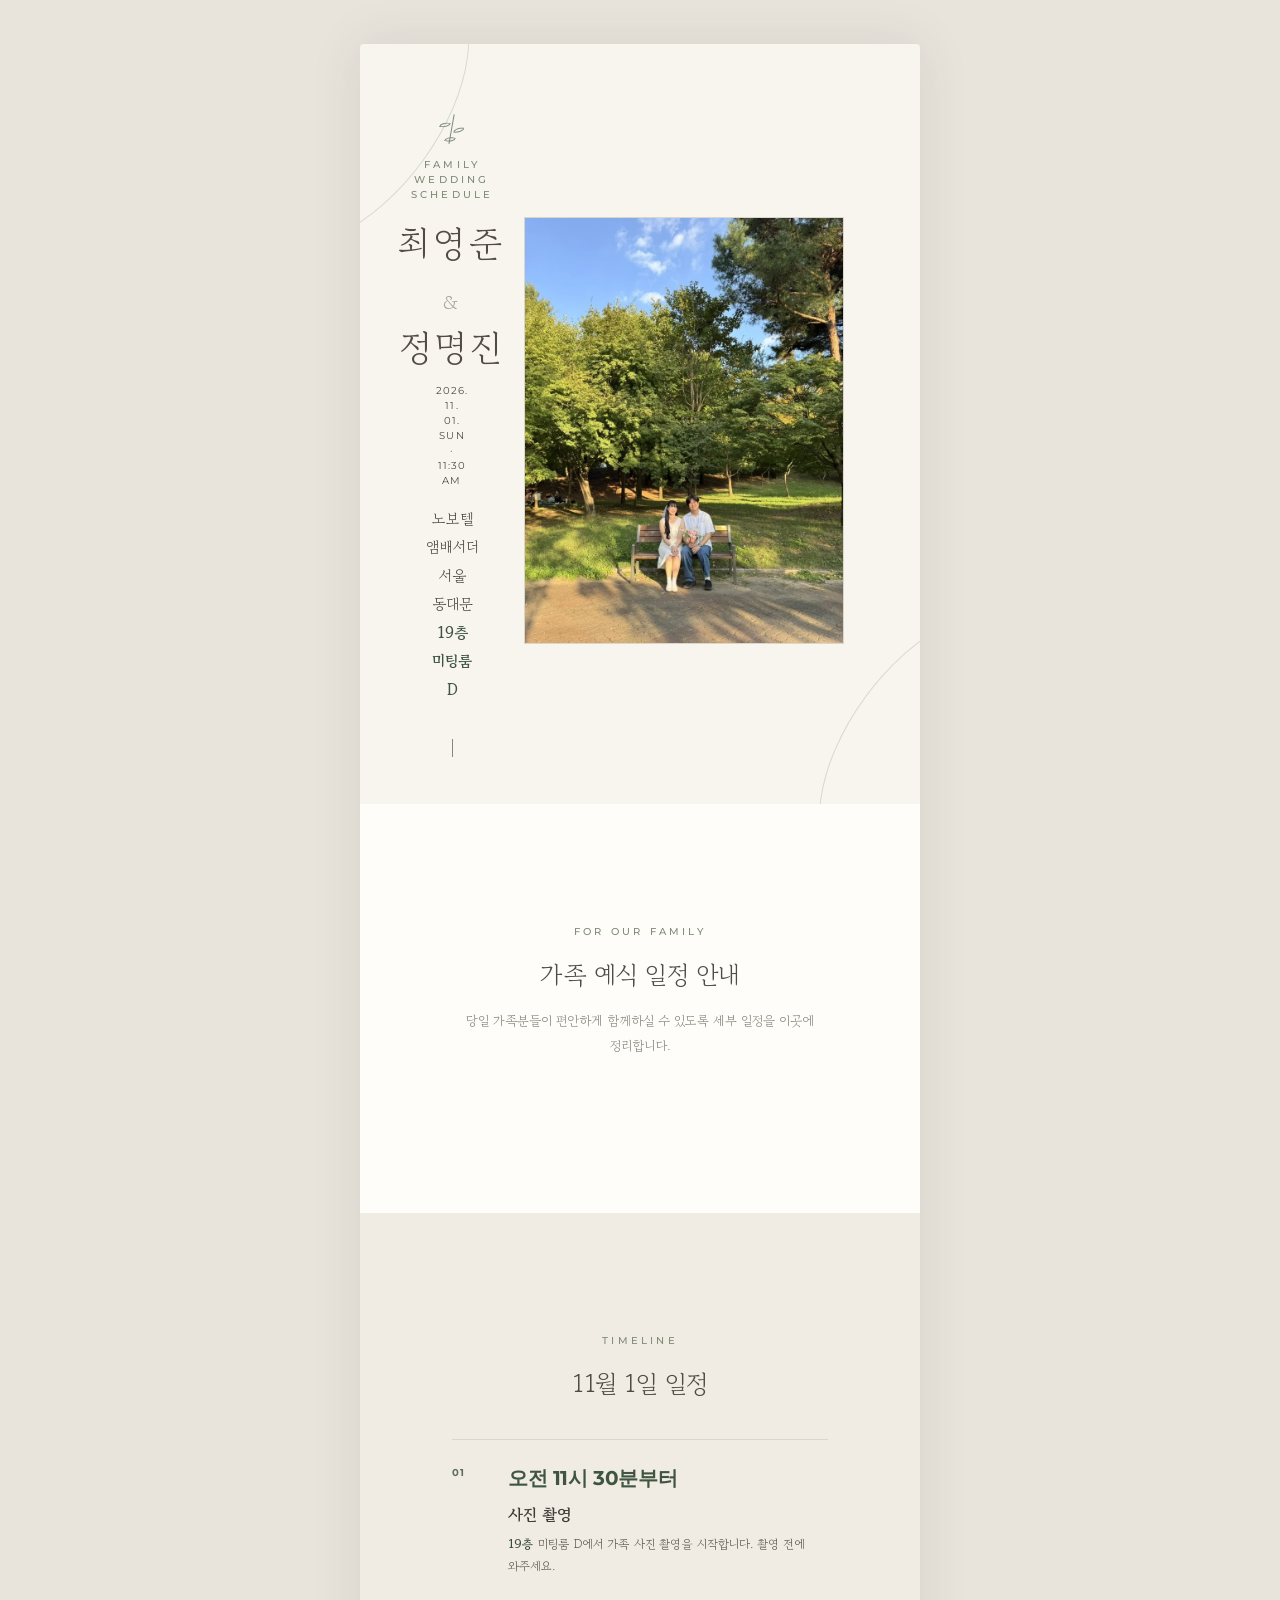
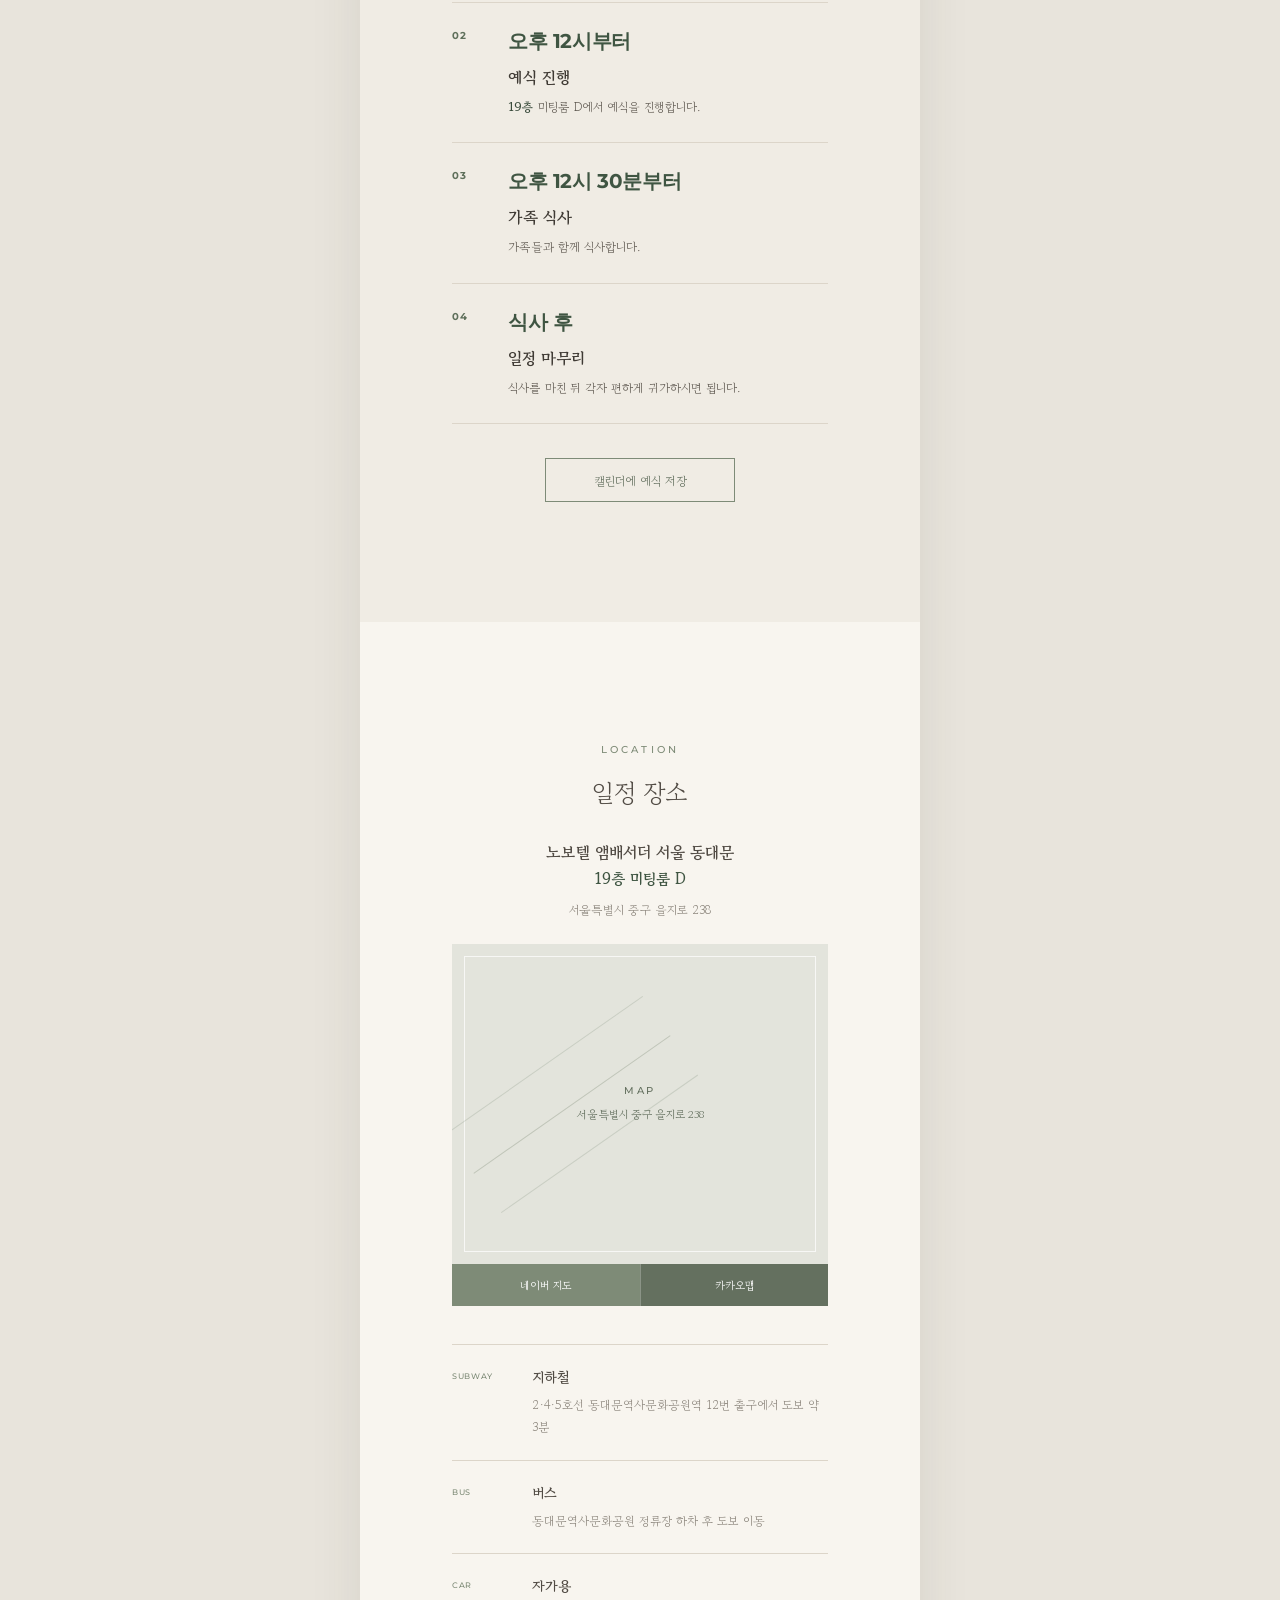
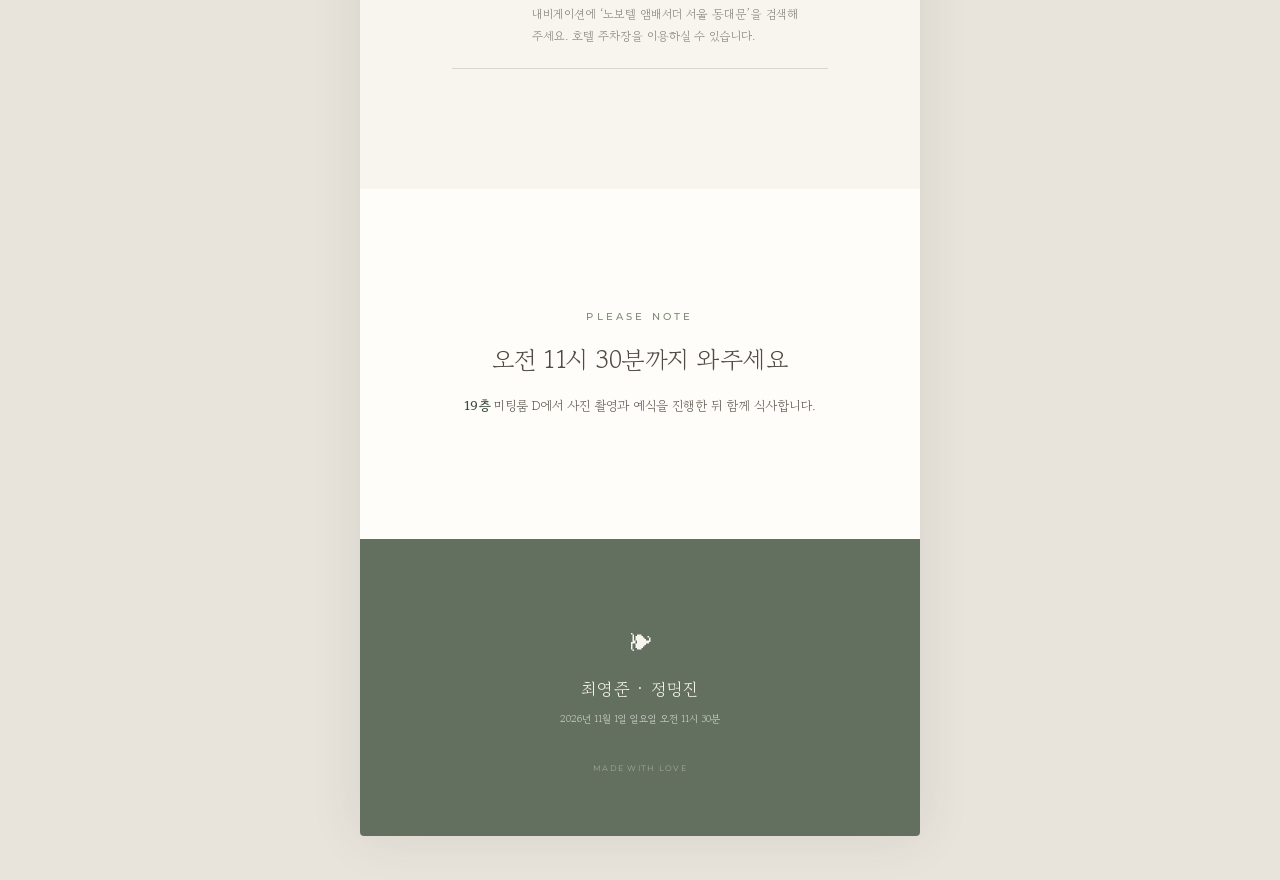
==== static/wedding/family.html @ b79ad31f "Publish wedding invitation" ====
<!doctype html>
<html lang="ko">
  <head>
    <meta charset="UTF-8" />
    <meta name="viewport" content="width=device-width, initial-scale=1, viewport-fit=cover" />
    <meta name="theme-color" content="#f7f4ee" />
    <meta name="description" content="영준과 명진의 가족 예식 일정 안내" />
    <meta name="robots" content="noindex, nofollow" />
    <title>영준 · 명진 가족 일정</title>
    <link rel="icon" href="./assets/favicon-B3FWs-LG.svg" type="image/svg+xml" />
    <link rel="preconnect" href="https://fonts.googleapis.com" />
    <link rel="preconnect" href="https://fonts.gstatic.com" crossorigin />
    <link href="https://fonts.googleapis.com/css2?family=Gowun+Batang:wght@400;700&family=Montserrat:wght@400;500;600;700&display=swap" rel="stylesheet" />
    <script type="module" crossorigin src="./assets/main-CLGwY9CE.js"></script>
    <link rel="stylesheet" crossorigin href="./assets/main-C5ensjuN.css">
  </head>
  <body data-page="family" data-theme="classic">
    <div class="scroll-progress" aria-hidden="true"><i></i></div>
    <main id="invitation" aria-live="polite"></main>
    <div id="toast" class="toast" role="status" aria-live="polite"></div>
    <dialog id="photo-modal" class="photo-modal" aria-label="사진 크게 보기">
      <button class="photo-modal__close" type="button" aria-label="닫기">×</button>
      <img alt="사진 크게 보기" />
    </dialog>
    <noscript>이 페이지를 보려면 브라우저에서 JavaScript를 활성화해 주세요.</noscript>
  </body>
</html>
---- static/wedding/assets/main-C5ensjuN.css ----
:root{--paper:#f8f5ef;--paper-deep:#f0ece4;--ink:#514b44;--muted:#8d877e;--sage:#7e8b77;--sage-deep:#64705f;--line:#dcd5c9;--white:#fffdf9;--serif:"Gowun Batang", serif;--sans:"Montserrat", sans-serif}*{box-sizing:border-box}html{scroll-behavior:smooth}body{color:var(--ink);font-family:var(--serif);-webkit-font-smoothing:antialiased;background:#e8e4dc;margin:0}button,a{-webkit-tap-highlight-color:transparent}button{font:inherit}a{color:inherit;text-decoration:none}#invitation{background:var(--paper);width:100%;max-width:480px;margin:0 auto;overflow:hidden;box-shadow:0 0 52px #3e372c1a}.section{text-align:center;padding:98px max(20px,6vw);position:relative}.section-kicker{color:var(--sage);font:500 10px/1.5 var(--sans);letter-spacing:.32em;margin:0 0 15px}h1,h2,h3,p{word-break:keep-all}h2{letter-spacing:-.02em;margin:0;font-size:22px;font-weight:400;line-height:1.6}.section-note{color:var(--muted);margin:15px 0 35px;font-size:13px;line-height:1.9}.hero{flex-direction:column;align-items:center;min-height:100svh;padding-top:70px;padding-bottom:36px;display:flex;overflow:hidden}.hero:before,.hero:after{content:"";pointer-events:none;border:1px solid #7e8b7747;border-radius:50%;width:170px;height:310px;position:absolute;transform:rotate(36deg)}.hero:before{top:-115px;left:-128px}.hero:after{bottom:-85px;right:-135px}.botanical{width:30px;height:33px;margin-bottom:12px;position:relative;transform:rotate(-8deg)}.botanical:before{content:"";background:var(--sage);width:1px;height:30px;position:absolute;top:2px;left:14px;transform:rotate(18deg)}.botanical i{border:1px solid var(--sage);border-radius:100% 0;width:11px;height:6px;position:absolute}.botanical i:first-child{top:9px;left:3px;transform:rotate(18deg)}.botanical i:nth-child(2){top:16px;left:16px;transform:rotate(192deg)}.botanical i:nth-child(3){top:24px;left:6px;transform:rotate(22deg)}.eyebrow{color:var(--sage);font:500 10px/1.5 var(--sans);letter-spacing:.32em;margin:0 0 14px}.hero h1{letter-spacing:.08em;margin:0 0 11px;font-size:clamp(27px,8vw,31px);font-weight:400}.hero h1 .amp{color:#aaa397;margin:0 6px;font-size:18px}.hero__date{font:400 10px/1.5 var(--sans);letter-spacing:.11em;margin:0 0 31px}.hero__photo{width:100%}.hero__venue{margin:25px 0 0;font-size:14px;line-height:1.9}.hero__venue strong{font-weight:700}.scroll-cue{height:28px;margin-top:auto;padding-top:18px}.scroll-cue span{background:var(--sage);width:1px;height:18px;animation:1.8s ease-in-out infinite scroll;display:block}.photo{border:1px solid var(--line);color:#a7a095;cursor:pointer;background:linear-gradient(145deg,#eeebe4,#faf7f1);justify-content:center;align-items:center;width:100%;padding:0;display:flex;position:relative;overflow:hidden}.photo--empty{cursor:default;flex-direction:column;gap:8px}.photo--empty:before,.map-placeholder:before{content:"";border:1px solid #ffffffb8;position:absolute;inset:12px}.photo--empty span,.map-placeholder>span{font:500 10px/1 var(--sans);letter-spacing:.28em}.photo--empty small{font-size:11px}.photo img{object-fit:cover;width:100%;height:100%;transition:transform .6s;display:block}.photo:hover img{transform:scale(1.025)}.photo--main{aspect-ratio:3/4}.greeting{background:var(--white)}.greeting__copy{margin:35px 0 42px;font-size:15px;line-height:2.15}.family{border-top:1px solid var(--line);padding-top:27px;display:inline-block}.family p{margin:9px 0;font-size:13px}.family span{color:var(--muted)}.family strong{margin-left:8px;font-size:15px;font-weight:700}.story{background:var(--paper)}.story__days{color:var(--sage-deep);margin:28px 0 8px}.story__days strong{font:400 clamp(40px, 12vw, 58px)/1 var(--sans);letter-spacing:-.05em}.story__days span{margin-left:7px;font-size:12px}.story__timeline{grid-template-columns:1fr 48px 1fr;align-items:center;margin:42px 0 34px;display:grid;position:relative}.story__timeline:before{content:"";z-index:0;background:var(--line);height:1px;position:absolute;top:50%;left:12%;right:12%}.story__timeline article{z-index:1;background:var(--paper);padding:13px 7px;position:relative}.story__timeline time,.story__timeline strong,.story__timeline span{display:block}.story__timeline time{color:var(--sage);font:500 9px/1.4 var(--sans);letter-spacing:.07em}.story__timeline strong{margin:8px 0 4px;font-size:13px}.story__timeline span{color:var(--muted);font-size:10px}.story__timeline>div{z-index:2;border:1px solid var(--line);background:var(--paper);border-radius:50%;place-items:center;width:38px;height:38px;margin:auto;display:grid;position:relative}.story__timeline i{color:var(--sage);font-size:10px;font-style:normal}.story__copy{color:var(--muted);margin:0;font-size:13px;line-height:2}.date-section{background:var(--paper-deep)}.date-section__time{color:var(--muted);margin:5px 0 36px;font-size:13px}.calendar{border-top:1px solid var(--line);border-bottom:1px solid var(--line);padding:25px 18px 29px}.calendar__header{color:var(--muted);font:400 9px/1 var(--sans);letter-spacing:.12em;justify-content:center;align-items:end;gap:12px;margin-bottom:23px;display:flex}.calendar__header strong{color:var(--ink);font:400 31px/1 var(--serif)}.calendar__week,.calendar__days{grid-template-columns:repeat(7,1fr);align-items:center;display:grid}.calendar__week{color:var(--muted);margin-bottom:13px;font-size:11px}.calendar__week span:first-child{color:#a77d76}.calendar__days{font:400 11px/30px var(--sans);row-gap:10px}.calendar__days .is-wedding{z-index:0;color:#fff;position:relative}.calendar__days .is-wedding:before{content:"";z-index:-1;background:var(--sage);border-radius:50%;width:30px;height:30px;margin:auto;position:absolute;inset:0}.calendar__days .is-wedding:after{content:"♥";color:var(--sage);font-size:8px;position:absolute;bottom:-16px;left:50%;transform:translate(-50%)}.countdown{justify-content:center;align-items:start;gap:9px;margin:41px 0 18px;display:flex}.countdown div{min-width:43px}.countdown strong{font:400 22px/1 var(--sans);display:block}.countdown span{color:var(--muted);font:400 7px/1 var(--sans);letter-spacing:.08em;margin-top:7px;display:block}.countdown b{color:#b8b1a7;font:400 16px/1 var(--sans)}.countdown-message{margin:0 0 28px;font-size:12px}.countdown-message strong{color:var(--sage-deep);font-weight:700}.line-button{border:1px solid var(--sage);min-width:190px;min-height:44px;color:var(--sage-deep);cursor:pointer;background:0 0;border-radius:0;padding:10px 22px;font-size:12px}.gallery{background:var(--white)}.gallery__grid{grid-template-columns:repeat(2,1fr);gap:8px;display:grid}.gallery__grid .photo{aspect-ratio:1/1.2}.gallery__grid .photo--landscape{aspect-ratio:4/3;grid-column:1/-1}.gallery__grid .photo--wide{aspect-ratio:1.55;grid-column:1/-1}.location__summary{margin:28px 0 26px}.location__summary strong,.location__summary span{display:block}.location__summary strong{font-size:16px}.location__summary span{color:var(--sage-deep);margin-top:4px;font-size:13px}.location__summary p{color:var(--muted);margin:12px 0 0;font-size:12px}.map-placeholder{height:220px;color:var(--sage-deep);background:#e3e4dc;flex-direction:column;justify-content:center;gap:10px;display:flex;position:relative;overflow:hidden}.map-placeholder:after{content:"";background:#7e8b7759;width:240px;height:1px;position:absolute;transform:rotate(-35deg);box-shadow:0 48px #7e8b7740,0 -48px #7e8b7740}.map-placeholder>*{z-index:1}.map-placeholder p{margin:0;font-size:11px}.map-buttons{grid-template-columns:1fr 1fr;margin-bottom:38px;display:grid}.map-buttons a{background:var(--sage);color:#fff;padding:13px 8px;font-size:11px}.map-buttons a+a{background:var(--sage-deep);border-left:1px solid #ffffff40}.transport{text-align:left}.transport article{border-top:1px solid var(--line);grid-template-columns:55px 1fr;gap:8px;padding:22px 0;display:grid}.transport article:last-child{border-bottom:1px solid var(--line)}.transport article>span{color:var(--sage);font:500 8px/1.4 var(--sans);letter-spacing:.08em;padding-top:4px}.transport h3{margin:0 0 7px;font-size:14px}.transport p{color:var(--muted);margin:0;font-size:12px;line-height:1.8}.contact{background:var(--paper-deep)}.contact__buttons{grid-template-columns:1fr 1fr;gap:8px;margin-bottom:34px;display:grid}.person-button{border:1px solid var(--line);background:#ffffff6b;padding:20px 12px}.person-button span,.person-button strong,.person-button em{display:block}.person-button span{color:var(--muted);font-size:10px}.person-button strong{margin:4px 0 13px;font-size:15px}.person-button em{color:var(--sage-deep);font-size:10px;font-style:normal}.notice{border:1px solid var(--line);color:var(--muted);margin:34px 0 0;padding:16px;font-size:11px;line-height:1.8}.footer{padding-top:73px;padding-bottom:calc(48px + env(safe-area-inset-bottom));background:var(--sage-deep);color:#f8f5ef}.footer__mark{margin-bottom:18px;font-size:24px}.footer p{letter-spacing:.06em;margin:0;font-size:17px}.footer>span{color:#ffffffad;margin:10px 0 26px;font-size:10px;display:block}.share-button{color:#fff;cursor:pointer;background:0 0;border:1px solid #ffffff8c;min-width:180px;min-height:44px;font-size:11px}.footer small{color:#fff6;font:400 8px/1 var(--sans);letter-spacing:.16em;text-transform:uppercase;margin-top:38px;display:block}.toast{z-index:50;color:#fff;opacity:0;pointer-events:none;background:#302e2ae6;border-radius:30px;padding:11px 18px;font-size:12px;transition:all .25s;position:fixed;bottom:28px;left:50%;transform:translate(-50%,12px)}.toast.is-visible{opacity:1;transform:translate(-50%)}.photo-modal{background:0 0;border:0;width:min(100% - 28px,600px);max-height:90vh;padding:0;overflow:visible}.photo-modal::backdrop{background:#1e1d1be6}.photo-modal img{object-fit:contain;width:100%;max-height:86vh;display:block}.photo-modal__close{z-index:1;color:#fff;width:38px;height:38px;font:300 29px/1 var(--sans);cursor:pointer;background:0 0;border:0;position:absolute;top:-43px;right:-3px}.theme-picker{z-index:40;top:max(10px, env(safe-area-inset-top));color:#fff;-webkit-backdrop-filter:blur(14px);backdrop-filter:blur(14px);background:#262522db;border:1px solid #ffffff38;border-radius:999px;align-items:center;gap:9px;width:min(100% - 20px,720px);padding:7px 8px 7px 12px;display:flex;position:fixed;left:50%;transform:translate(-50%);box-shadow:0 8px 25px #0000002e}.theme-picker>span{color:#ffffff94;font:500 7px/1 var(--sans);letter-spacing:.16em;flex:none}.theme-picker>div{scrollbar-width:none;flex:1;gap:3px;display:flex;overflow-x:auto}.theme-picker>div::-webkit-scrollbar{display:none}.theme-picker button{color:#ffffffad;cursor:pointer;white-space:nowrap;background:0 0;border:0;border-radius:999px;flex:1 0 auto;min-height:32px;padding:6px 11px;font-size:10px}.theme-picker button[aria-pressed=true]{color:#302e2b;background:#fff;font-weight:700}.scroll-progress{z-index:60;pointer-events:none;height:2px;position:fixed;inset:0 0 auto}.scroll-progress i{background:var(--sage);transform-origin:0;width:100%;height:100%;display:block;transform:scaleX(0)}.marquee{display:none;overflow:hidden}.hero__issue{display:none}.no-gift{border-top:1px solid var(--line);border-bottom:1px solid var(--line);width:min(100%,590px);margin:30px auto 0;padding:27px 20px}.no-gift span{color:var(--sage);margin-bottom:10px;font-size:18px;display:block}.no-gift p{color:var(--muted);margin:0;font-size:12px;line-height:1.9}.reveal{opacity:0;transition:opacity .8s,transform .8s cubic-bezier(.2,.65,.3,1);transform:translateY(18px)}.reveal.is-shown{opacity:1;transform:translateY(0)}.hero .reveal:nth-of-type(2){transition-delay:80ms}.hero .reveal:nth-of-type(3){transition-delay:.16s}.hero__photo.reveal{transition-delay:.24s}@keyframes scroll{0%,to{transform-origin:top;opacity:.3;transform:scaleY(.28)}50%{opacity:1;transform:scaleY(1)}}@media (width<=359px){.section{padding-top:76px;padding-bottom:76px}.hero{min-height:auto;padding-top:45px;padding-bottom:28px}.hero h1{font-size:25px}.hero__date{letter-spacing:.06em}.greeting__copy{font-size:13px;line-height:2}.family p{font-size:12px}.story__timeline{grid-template-columns:1fr 36px 1fr}.story__timeline>div{width:30px;height:30px}.story__timeline span{display:none}.countdown{gap:4px}.countdown div{min-width:40px}.transport article{grid-template-columns:48px 1fr}}body[data-theme=archive]{--paper:#eee9df;--paper-deep:#ded7cb;--ink:#26231f;--muted:#746d63;--sage:#8f382d;--sage-deep:#70271f;--line:#bcb3a5;--white:#f8f4eb;font-family:var(--serif);background:#cbc4b9;padding:0}body[data-theme=archive] #invitation{background:var(--paper);border-radius:0;width:100%;max-width:1160px;box-shadow:0 30px 90px #1e19142e}body[data-theme=archive] .hero{color:#fffaf0;isolation:isolate;background:#191714;min-height:100svh;padding:0;display:block}body[data-theme=archive] .hero:before{z-index:1;background:linear-gradient(#100d0a1f 20%,#100d0ad1 100%);border:0;border-radius:0;width:auto;height:auto;inset:0;transform:none}body[data-theme=archive] .hero:after{content:"THE ARCHIVE / 2013—2026";z-index:3;color:#fffaf08f;width:auto;height:auto;font:500 8px/1 var(--sans);letter-spacing:.28em;transform-origin:0 0;white-space:nowrap;border:0;inset:50% auto auto 18px;transform:rotate(-90deg)translate(-50%)}body[data-theme=archive] .botanical{display:none}body[data-theme=archive] .hero__photo{z-index:0;width:100%;height:100%;position:absolute;inset:0}body[data-theme=archive] .hero__photo .photo{aspect-ratio:auto;border:0;width:100%;height:100%}body[data-theme=archive] .hero__photo img{object-position:center;filter:sepia(.13)saturate(.72)contrast(1.08)}body[data-theme=archive] .hero .eyebrow{z-index:3;color:#fffaf0;margin:0;position:absolute;top:88px;left:46px}body[data-theme=archive] .hero h1{z-index:3;color:#fffaf0;font-family:"DM Serif Display", var(--serif);letter-spacing:-.045em;text-align:left;grid-template-rows:auto auto auto;gap:1px;margin:0;font-size:clamp(50px,15vw,78px);line-height:.82;display:grid;position:absolute;bottom:172px;left:46px;right:24px}body[data-theme=archive] .hero h1 .name--groom{grid-row:1}body[data-theme=archive] .hero h1 .name--bride{grid-row:3}body[data-theme=archive] .hero h1 .amp{color:#e7b8a8;grid-row:2;justify-self:end;margin:-4px 18% -2px 0;font:italic 31px/1 DM Serif Display,serif;position:static}body[data-theme=archive] .hero__date{z-index:3;color:#fffaf0c2;margin:0;position:absolute;bottom:132px;left:48px}body[data-theme=archive] .hero__venue{z-index:3;text-align:left;margin:0;position:absolute;bottom:43px;left:48px}body[data-theme=archive] .hero__issue{z-index:3;color:#fffaf0;text-align:center;border:1px solid #fffaf094;gap:5px;width:88px;padding:14px 10px;display:grid;position:absolute;top:76px;right:18px}body[data-theme=archive] .hero__issue span,body[data-theme=archive] .hero__issue i{font:500 7px/1.2 var(--sans);letter-spacing:.12em}body[data-theme=archive] .hero__issue b{font:400 10px/1.3 var(--serif)}body[data-theme=archive] .hero__issue i{font-style:normal}body[data-theme=archive] .hero .scroll-cue{z-index:3;margin:0;position:absolute;bottom:45px;right:28px}body[data-theme=archive] .marquee{background:#ded7cb;border-top:1px solid #a59b8d;border-bottom:1px solid #a59b8d;display:block}body[data-theme=archive] .marquee div{color:#5d564e;width:max-content;font:500 9px/1 var(--sans);letter-spacing:.18em;gap:25px;padding:13px 0;animation:25s linear infinite archive-marquee;display:flex}body[data-theme=archive] .marquee b{color:var(--sage)}body[data-theme=archive] .section:not(.hero):not(.footer){border-bottom:1px solid var(--line)}body[data-theme=archive] .section-kicker{color:var(--sage)}body[data-theme=archive] h2{font-family:"DM Serif Display", var(--serif);font-size:clamp(31px,7vw,58px);line-height:1.15}body[data-theme=archive] .story__days strong{color:#26231f;font-family:"DM Serif Display", var(--serif);font-size:clamp(72px,22vw,150px)}body[data-theme=archive] .story__timeline{border-top:1px solid #26231f;border-bottom:1px solid #26231f;padding:22px 8px}body[data-theme=archive] .story__timeline article,body[data-theme=archive] .story__timeline>div{background:var(--paper)}body[data-theme=archive] .calendar{background:#f7f2e9;border:1px solid #26231f;padding:30px 22px;box-shadow:8px 8px #9e9385}body[data-theme=archive] .calendar__days .is-wedding:before{background:#8f382d}body[data-theme=archive] .line-button{color:#fffaf0;background:#26231f;border:1px solid #26231f}body[data-theme=archive] .gallery{background:#d8d0c4}body[data-theme=archive] .gallery__grid{counter-reset:archive-photo;grid-template-columns:repeat(2,1fr);gap:18px 12px}body[data-theme=archive] .gallery__grid .photo{counter-increment:archive-photo;aspect-ratio:3/4;background:#f8f4eb;border:8px solid #f8f4eb;border-bottom-width:29px;overflow:visible;box-shadow:0 5px 16px #281f1826}body[data-theme=archive] .gallery__grid .photo:after{content:"NO. 0" counter(archive-photo);color:#6a6259;font:500 7px/1 var(--sans);letter-spacing:.1em;position:absolute;bottom:-21px;right:3px}body[data-theme=archive] .gallery__grid .photo:nth-child(3n+1){transform:rotate(-1.2deg)}body[data-theme=archive] .gallery__grid .photo:nth-child(3n+2){transform:rotate(1deg)}body[data-theme=archive] .gallery__grid .photo--landscape{aspect-ratio:4/3;grid-column:1/-1}body[data-theme=archive] .map-placeholder{background:#ded7cb;border:1px solid #26231f}body[data-theme=archive] .map-buttons a{background:#8f382d}body[data-theme=archive] .map-buttons a+a{background:#26231f}body[data-theme=archive] .person-button,body[data-theme=archive] .no-gift{background:#f7f2e9;border:1px solid #26231f}body[data-theme=archive] .footer{background:#26231f}body[data-theme=blue]{--paper:#b9d7f0;--paper-deep:#8bb9df;--ink:#082b58;--muted:#3e658b;--sage:#155caa;--sage-deep:#083f82;--line:#729fc8;--white:#dcecff;font-family:"Noto Sans KR", var(--sans);background:#082b58;padding:0}body[data-theme=blue] #invitation{background:var(--paper);width:100%;max-width:none;box-shadow:none;border-radius:0}body[data-theme=blue] .section{text-align:left}body[data-theme=blue] .hero{color:#082b58;background:#b9d7f0;align-items:flex-start;min-height:100svh;padding:0 22px 42px;display:flex}body[data-theme=blue] .hero:before{display:none}body[data-theme=blue] .hero:after{content:"BLUE HOUR";z-index:2;color:#dcecff;width:auto;height:auto;font:700 9px/1 var(--sans);letter-spacing:.28em;border:0;inset:calc(48svh - 4px) 20px auto auto;transform:translateY(-100%)}body[data-theme=blue] .botanical{display:none}body[data-theme=blue] .hero__photo{order:-3;width:calc(100% + 44px);height:48svh;margin:0 -22px 24px}body[data-theme=blue] .hero__photo .photo{aspect-ratio:auto;border:0;width:100%;height:100%}body[data-theme=blue] .hero__photo img{object-position:center;filter:saturate(.92)contrast(1.02)}body[data-theme=blue] .hero .eyebrow{color:#155caa;text-align:left;order:-2;width:100%;margin:0 0 14px;font-weight:700}body[data-theme=blue] .hero h1{color:#082b58;letter-spacing:-.09em;order:-1;grid-template-rows:auto auto auto;gap:7px;width:100%;margin:0;font:900 clamp(58px,17vw,98px)/.82 Noto Sans KR,sans-serif;display:grid}body[data-theme=blue] .hero h1 .name{display:block}body[data-theme=blue] .hero h1 .name--groom{text-align:left;grid-row:1}body[data-theme=blue] .hero h1 .name--bride{text-align:right;grid-row:3}body[data-theme=blue] .hero h1 .amp{color:#082b58;width:44px;height:44px;font:700 17px/1 var(--sans);letter-spacing:0;border:2px solid #082b58;border-radius:50%;grid-row:2;justify-self:center;place-items:center;margin:0;display:grid;position:static;transform:none}body[data-theme=blue] .hero__date{color:#082b58;text-align:left;border-top:2px solid #082b58;width:100%;margin:26px 0 0;padding-top:12px;font-weight:700}body[data-theme=blue] .hero__venue{text-align:left;width:100%;margin:15px 0 0}body[data-theme=blue] .hero__issue{display:none}body[data-theme=blue] .hero .scroll-cue{align-self:flex-start;margin:22px 0 0}body[data-theme=blue] .marquee{color:#dcecff;background:#082b58;display:block;overflow:hidden}body[data-theme=blue] .marquee div{width:max-content;font:600 9px/1 var(--sans);letter-spacing:.2em;gap:25px;padding:15px 0;animation:20s linear infinite archive-marquee;display:flex}body[data-theme=blue] .marquee b{color:#f6a354}body[data-theme=blue] .section:not(.hero):not(.footer){border-bottom:2px solid #082b58}body[data-theme=blue] .section-kicker{color:#155caa;align-items:center;gap:12px;width:100%;font-weight:700;display:flex}body[data-theme=blue] .section-kicker:after{content:"";background:#155caa;flex:1;height:2px}body[data-theme=blue] h2{letter-spacing:-.065em;max-width:760px;font:900 clamp(34px,8vw,78px)/1.05 Noto Sans KR,sans-serif}body[data-theme=blue] .greeting__copy,body[data-theme=blue] .family,body[data-theme=blue] .story__copy{text-align:left;margin-left:0}body[data-theme=blue] .story__days{color:#082b58;text-align:left;margin:35px 0 10px}body[data-theme=blue] .story__days strong{letter-spacing:-.09em;font:900 clamp(94px,28vw,210px)/.75 Noto Sans KR,sans-serif}body[data-theme=blue] .story__days span{font:700 10px/1 var(--sans);letter-spacing:.16em;margin:22px 0 0 4px;display:block}body[data-theme=blue] .story__timeline{border-top:2px solid #082b58;border-bottom:2px solid #082b58;margin-left:0}body[data-theme=blue] .story__timeline article{background:var(--paper);text-align:left}body[data-theme=blue] .story__timeline article:last-child{text-align:right}body[data-theme=blue] .story__timeline>div{background:#f6a354;border:2px solid #082b58}body[data-theme=blue] .date-section{background:#dcecff}body[data-theme=blue] .calendar{border-color:#082b58;max-width:720px;margin-left:0;padding:27px 0}body[data-theme=blue] .calendar__days .is-wedding:before{background:#f06e3d;border-radius:50% 50% 8px;transform:rotate(45deg)}body[data-theme=blue] .calendar__days .is-wedding{color:#fff}body[data-theme=blue] .countdown,body[data-theme=blue] .countdown-message{max-width:720px;margin-left:0}body[data-theme=blue] .countdown{justify-content:flex-start}body[data-theme=blue] .line-button{color:#dcecff;background:#082b58;border:2px solid #082b58;font-weight:700}body[data-theme=blue] .gallery{color:#dcecff;background:#082b58}body[data-theme=blue] .gallery .section-kicker,body[data-theme=blue] .gallery .section-note{color:#8bb9df}body[data-theme=blue] .gallery .section-kicker:after{background:#8bb9df}body[data-theme=blue] .gallery__grid{grid-template-columns:repeat(2,1fr);gap:4px}body[data-theme=blue] .gallery__grid .photo{aspect-ratio:3/4;border:0}body[data-theme=blue] .gallery__grid .photo--landscape{aspect-ratio:16/10;grid-column:1/-1}body[data-theme=blue] .map-placeholder{background:#8bb9df;border:2px solid #082b58}body[data-theme=blue] .map-buttons a{background:#155caa}body[data-theme=blue] .map-buttons a+a{background:#082b58}body[data-theme=blue] .person-button{text-align:left;background:0 0;border:2px solid #082b58}body[data-theme=blue] .no-gift{text-align:left;background:#dcecff;border:2px solid #082b58;margin-left:0}body[data-theme=blue] .footer{color:#dcecff;text-align:left;background:#082b58}body[data-theme=blue] .footer__mark{display:none}body[data-theme=orange]{--paper:#f6efe2;--paper-deep:#eadfce;--ink:#241f1a;--muted:#71675d;--sage:#f15a24;--sage-deep:#c33b12;--line:#b7aa99;--white:#fff9ee;font-family:"Noto Sans KR", var(--sans);background:#f15a24;padding:0}body[data-theme=orange] #invitation{background:var(--paper);border-radius:0;width:100%;max-width:1240px;box-shadow:0 28px 100px #4d1e0c40}body[data-theme=orange] .section{text-align:left}body[data-theme=orange] .hero{background-color:#f6efe2;background-image:radial-gradient(#f15a24 1.1px,#0000 1.1px);background-size:16px 16px;align-items:flex-start;min-height:100svh;padding:86px 20px 38px}body[data-theme=orange] .hero:before{content:"11.01";z-index:0;color:#f15a241f;width:auto;height:auto;font:900 clamp(100px, 30vw, 170px)/.8 var(--sans);letter-spacing:-.1em;border:0;top:44%;left:9px;transform:rotate(-90deg)}body[data-theme=orange] .hero:after{content:"OUR FIRST ISSUE";z-index:3;color:#fff9ee;width:auto;height:auto;font:700 8px/1 var(--sans);letter-spacing:.2em;border:0;top:99px;bottom:auto;right:27px;transform:none}body[data-theme=orange] .botanical{display:none}body[data-theme=orange] .hero__photo{z-index:1;order:-2;width:84%;height:49svh;margin:0 0 30px auto;transform:rotate(2.2deg)}body[data-theme=orange] .hero__photo:before{content:"";z-index:-1;background:#f15a24;position:absolute;inset:-9px}body[data-theme=orange] .hero__photo .photo{aspect-ratio:auto;border:0;height:100%}body[data-theme=orange] .hero__photo img{object-position:center 42%;filter:saturate(1.08)contrast(1.02)}body[data-theme=orange] .hero .eyebrow{z-index:2;color:#c33b12;text-align:left;width:100%;margin:0 0 16px;font-weight:700}body[data-theme=orange] .hero h1{z-index:2;color:#241f1a;letter-spacing:-.085em;grid-template-columns:1fr auto 1fr;align-items:center;width:100%;margin:0;font:900 clamp(44px,13vw,74px)/.9 Noto Sans KR,sans-serif;display:grid;position:relative}body[data-theme=orange] .hero h1 .name--bride{text-align:right}body[data-theme=orange] .hero h1 .amp{color:#fff9ee;letter-spacing:0;background:#f15a24;border-radius:50%;place-items:center;width:42px;height:42px;margin:0 7px;font-size:15px;display:grid}body[data-theme=orange] .hero__date{z-index:2;color:#fff9ee;text-align:left;background:#241f1a;width:100%;margin:25px 0 0;padding:11px 13px}body[data-theme=orange] .hero__venue{z-index:2;text-align:left;width:100%;margin:17px 0 0}body[data-theme=orange] .hero__issue{z-index:3;color:#fff9ee;text-align:center;background:#241f1a;border-radius:50%;place-items:center;width:74px;height:74px;display:grid;position:absolute;top:95px;left:8px;transform:rotate(-10deg)}body[data-theme=orange] .hero__issue span{font:700 8px/1 var(--sans);letter-spacing:.08em}body[data-theme=orange] .hero__issue b{font:500 8px/1 var(--sans)}body[data-theme=orange] .hero__issue i{display:none}body[data-theme=orange] .hero .scroll-cue{align-self:flex-start;margin:24px 0 0}body[data-theme=orange] .marquee{color:#fff9ee;background:#f15a24;display:block}body[data-theme=orange] .marquee div{width:max-content;font:700 9px/1 var(--sans);letter-spacing:.18em;gap:22px;padding:16px 0;animation:17s linear infinite archive-marquee;display:flex}body[data-theme=orange] .marquee b{color:#241f1a}body[data-theme=orange] .section:not(.hero):not(.footer){border-bottom:2px solid #241f1a}body[data-theme=orange] .section-kicker{color:#fff9ee;background:#f15a24;padding:7px 10px;font-weight:700;display:inline-block;transform:rotate(-1.5deg)}body[data-theme=orange] h2{letter-spacing:-.065em;max-width:820px;font:900 clamp(34px,8vw,80px)/1.08 Noto Sans KR,sans-serif}body[data-theme=orange] .greeting__copy,body[data-theme=orange] .family,body[data-theme=orange] .story__copy{text-align:left;margin-left:0}body[data-theme=orange] .story__days{color:#f15a24;text-align:left;margin:42px 0 10px}body[data-theme=orange] .story__days strong{font:900 clamp(100px, 29vw, 220px)/.72 var(--sans);letter-spacing:-.11em}body[data-theme=orange] .story__days span{font:700 11px/1 var(--sans);letter-spacing:.16em;margin-top:24px;display:block}body[data-theme=orange] .story__timeline{background:#fff9ee;border:2px solid #241f1a;margin-left:0;padding:18px 8px;box-shadow:8px 8px #f15a24}body[data-theme=orange] .story__timeline article,body[data-theme=orange] .story__timeline>div{background:#fff9ee}body[data-theme=orange] .story__timeline>div{background:#f15a24;border:2px solid #241f1a}body[data-theme=orange] .date-section{background:#eadfce}body[data-theme=orange] .calendar{background:#fff9ee;border:2px solid #241f1a;max-width:720px;margin-left:0;padding:29px 22px;box-shadow:10px 10px #f15a24}body[data-theme=orange] .calendar__days .is-wedding:before{background:#f15a24;border-radius:0;transform:rotate(-5deg)}body[data-theme=orange] .countdown,body[data-theme=orange] .countdown-message{max-width:720px;margin-left:0}body[data-theme=orange] .countdown{justify-content:flex-start}body[data-theme=orange] .line-button{color:#fff9ee;background:#241f1a;border:2px solid #241f1a;font-weight:700;box-shadow:5px 5px #f15a24}body[data-theme=orange] .gallery{color:#fff9ee;background:#f15a24}body[data-theme=orange] .gallery .section-kicker{color:#c33b12;background:#fff9ee}body[data-theme=orange] .gallery .section-note{color:#fff9eec7}body[data-theme=orange] .gallery__grid{background:#241f1a;grid-template-columns:repeat(2,1fr);gap:14px;padding:9px}body[data-theme=orange] .gallery__grid .photo{aspect-ratio:3/4;border:0}body[data-theme=orange] .gallery__grid .photo:nth-child(4n+1){transform:rotate(-.7deg)}body[data-theme=orange] .gallery__grid .photo:nth-child(4n+2){transform:rotate(.7deg)}body[data-theme=orange] .gallery__grid .photo--landscape{aspect-ratio:4/3;grid-column:1/-1}body[data-theme=orange] .map-placeholder{background:#eadfce;border:2px solid #241f1a}body[data-theme=orange] .map-buttons a{background:#f15a24}body[data-theme=orange] .map-buttons a+a{background:#241f1a}body[data-theme=orange] .person-button{text-align:left;background:#fff9ee;border:2px solid #241f1a;box-shadow:5px 5px #f15a24}body[data-theme=orange] .no-gift{text-align:left;background:#fff9ee;border:2px solid #241f1a;margin-left:0}body[data-theme=orange] .footer{color:#fff9ee;text-align:left;background:#241f1a}body[data-theme=orange] .footer__mark{display:none}@keyframes archive-marquee{to{transform:translate(-50%)}}@media (width>=900px){body[data-theme=archive] .hero h1{width:min(700px,58vw);font-size:clamp(76px,8vw,124px);bottom:162px;left:max(68px,8vw);right:auto}body[data-theme=archive] .hero h1 .amp{margin-right:28%}body[data-theme=archive] .hero .eyebrow,body[data-theme=archive] .hero__date,body[data-theme=archive] .hero__venue{left:max(70px,8vw)}body[data-theme=archive] .hero__issue{width:115px;padding:20px 14px;top:92px;right:max(50px,6vw)}body[data-theme=archive] .gallery__grid{grid-template-columns:repeat(4,1fr)}body[data-theme=archive] .gallery__grid .photo--landscape{grid-column:span 2}body[data-theme=blue] .hero{grid-template-rows:auto auto auto 1fr auto;grid-template-columns:1.25fr .75fr;column-gap:clamp(44px,6vw,100px);min-height:100svh;padding:64px max(48px,6vw);display:grid}body[data-theme=blue] .hero__photo{order:0;grid-area:1/1/6;width:100%;height:100%;margin:0}body[data-theme=blue] .hero .eyebrow{order:0;grid-area:1/2}body[data-theme=blue] .hero h1{order:0;grid-area:2/2;align-self:center;display:block}body[data-theme=blue] .hero h1 .name{font-size:clamp(72px,7.5vw,132px);line-height:.84}body[data-theme=blue] .hero h1 .name--bride{text-align:left}body[data-theme=blue] .hero h1 .amp{width:54px;height:54px;margin:16px 0;position:static;transform:none}body[data-theme=blue] .hero__date{grid-area:3/2}body[data-theme=blue] .hero__venue{grid-area:4/2;align-self:center}body[data-theme=blue] .hero .scroll-cue{grid-area:5/2}body[data-theme=blue] .hero:after{inset:auto auto 82px calc(max(48px,6vw) + 22px);transform:none}body[data-theme=blue] .section:not(.hero):not(.footer){padding:130px max(90px,10vw)}body[data-theme=blue] .gallery__grid{grid-template-columns:repeat(4,1fr)}body[data-theme=blue] .gallery__grid .photo--landscape{grid-column:span 2}body[data-theme=blue] .location__summary,body[data-theme=blue] .map-placeholder,body[data-theme=blue] .map-buttons,body[data-theme=blue] .transport,body[data-theme=blue] .contact__buttons,body[data-theme=blue] .no-gift{width:min(100%,980px);margin-left:0}body[data-theme=orange] .hero{grid-template-rows:auto auto auto auto 1fr auto;grid-template-columns:.88fr 1.12fr;gap:0 70px;min-height:100svh;padding:82px max(60px,7vw) 58px;display:grid}body[data-theme=orange] .hero__photo{order:0;grid-area:1/2/7;width:92%;height:100%;margin:0 0 0 auto}body[data-theme=orange] .hero .eyebrow{grid-area:1/1}body[data-theme=orange] .hero h1{grid-area:2/1;align-self:center;display:block}body[data-theme=orange] .hero h1 .name{text-align:left;font-size:clamp(66px,7.2vw,126px);line-height:.84;display:block}body[data-theme=orange] .hero h1 .amp{margin:18px 0}body[data-theme=orange] .hero__date{grid-area:3/1}body[data-theme=orange] .hero__venue{grid-area:4/1}body[data-theme=orange] .hero .scroll-cue{grid-area:6/1}body[data-theme=orange] .hero__issue{width:92px;height:92px;top:44px;left:auto;right:calc(max(60px,7vw) - 22px)}body[data-theme=orange] .section:not(.hero):not(.footer){padding:130px max(90px,10vw)}body[data-theme=orange] .gallery__grid{grid-template-columns:repeat(4,1fr);gap:18px}body[data-theme=orange] .gallery__grid .photo--landscape{grid-column:span 2}body[data-theme=orange] .location__summary,body[data-theme=orange] .map-placeholder,body[data-theme=orange] .map-buttons,body[data-theme=orange] .transport,body[data-theme=orange] .contact__buttons,body[data-theme=orange] .no-gift{width:min(100%,980px);margin-left:0}}body[data-page=notice],body[data-page=family],body[data-page=invitation]{background:#e8e4dc}body[data-page=notice] .announcement{background:var(--white)}.announcement__copy{color:var(--ink);margin:34px 0 42px;font-size:14px;line-height:2.15}.notice-date{background:var(--paper-deep)}.notice-date__time{color:var(--sage-deep);font:500 15px/1.5 var(--sans);letter-spacing:.04em;margin:10px 0 28px}.notice-date__family{border-top:1px solid var(--line);border-bottom:1px solid var(--line);width:min(100%,320px);color:var(--muted);margin:0 auto 30px;padding:22px 16px;font-size:12px;line-height:1.9}.post-wedding{background:var(--white)}.post-wedding__grid{grid-template-columns:repeat(2,1fr);gap:8px;display:grid}.post-wedding__grid .photo{min-height:230px}.post-wedding__grid .photo--landscape{grid-column:1/-1;min-height:210px}.post-wedding__grid .photo--empty{background:linear-gradient(145deg,#efede7,#fbf8f2)}.family-intro{background:var(--white);padding-bottom:72px}.schedule-section{background:var(--paper-deep)}.family-schedule{border-top:1px solid var(--line);text-align:left;margin:36px 0 34px}.family-schedule article{border-bottom:1px solid var(--line);grid-template-columns:42px 1fr;gap:14px;padding:25px 0;display:grid}.family-schedule article>span{color:#5f705b;font:700 10px/1.5 var(--sans);letter-spacing:.12em}.family-schedule time{color:#3f5542;font:700 clamp(17px, 4.8vw, 20px)/1.35 var(--sans);letter-spacing:-.02em;margin-bottom:10px;display:block}.family-schedule h3{color:#3f3a34;margin:0 0 7px;font-size:16px;font-weight:700}.family-schedule p{color:#625c54;margin:0;font-size:12px;line-height:1.8}.schedule-floor{color:#394b3b;font-weight:800}body[data-page=family] .hero__venue{color:#4a453f}body[data-page=family] .hero__venue strong{color:#3f5542;font-weight:800}body[data-page=family] .location__summary span{color:#3f5542;font-size:15px;font-weight:800}body[data-page=family] .family-note .section-note{color:#625c54}.family-schedule .is-pending time{color:#9b8f7f}.family-schedule .is-pending time:after{content:" · 입력 예정";font-weight:400}.family-note,.wedding-notice{background:var(--white)}.family-note .section-note{margin-bottom:0}@media (width>=720px){body[data-page=notice] #invitation,body[data-page=family] #invitation,body[data-page=invitation] #invitation{max-width:560px}.post-wedding__grid .photo{min-height:290px}.post-wedding__grid .photo--landscape{min-height:260px}}@media (width>=600px){body{padding:32px 0}#invitation{border-radius:4px;width:calc(100% - 48px);max-width:720px}.section{padding:112px clamp(52px,9vw,76px)}h2{font-size:25px}.hero{min-height:min(920px,100svh - 64px);padding-top:74px;padding-bottom:44px}.hero__photo{width:min(100%,430px)}.hero h1{font-size:33px}.greeting__copy{font-size:16px}.calendar,.countdown,.countdown-message{width:min(100%,500px);margin-left:auto;margin-right:auto}.gallery__grid{grid-template-columns:repeat(3,1fr);gap:10px}.gallery__grid .photo--landscape{grid-column:span 2}.gallery__grid .photo--wide{aspect-ratio:1.55;grid-column:span 2}.location__summary,.map-placeholder,.map-buttons,.transport,.contact__buttons,.notice{width:min(100%,590px);margin-left:auto;margin-right:auto}.map-placeholder{height:280px}.transport article{grid-template-columns:72px 1fr}.person-button{padding:24px 16px}.photo-modal{width:min(100% - 60px,760px)}}@media (width>=900px){body{padding:44px 0}#invitation{width:calc(100% - 80px);max-width:920px}.section{padding:120px 92px}.hero{grid-template-rows:auto auto auto auto 1fr auto;grid-template-columns:minmax(0,1fr) minmax(320px,.86fr);column-gap:72px;min-height:min(760px,100svh - 88px);padding-top:68px;padding-bottom:55px;display:grid}.hero .botanical,.hero .eyebrow,.hero h1,.hero__date,.hero__venue,.hero .scroll-cue{grid-column:1;justify-self:center}.hero .botanical{grid-row:1}.hero .eyebrow{grid-row:2}.hero h1{grid-row:3;font-size:36px}.hero__date{grid-row:4;margin-bottom:0}.hero__venue{grid-row:5;align-self:center;margin-top:0;font-size:15px}.hero .scroll-cue{grid-row:6;align-self:end;margin:0}.hero__photo{grid-area:1/2/7;align-self:center;width:100%;max-width:none}.hero:before{top:-90px;left:-92px}.hero:after{bottom:-100px;right:-100px}.greeting__copy{max-width:620px;margin-left:auto;margin-right:auto}.family{max-width:620px}.gallery__grid{gap:12px}.location__summary,.map-placeholder,.map-buttons,.transport,.contact__buttons,.notice{width:min(100%,680px)}.map-placeholder{height:320px}.footer{padding-top:84px;padding-bottom:64px}}@media (orientation:landscape) and (height<=600px) and (width<=899px){body{padding-top:0;padding-bottom:0}#invitation{border-radius:0;width:min(100%,620px)}.hero{min-height:auto;padding-top:42px}.hero__photo{width:min(100%,320px)}.scroll-cue{margin-top:20px}}@media (prefers-reduced-motion:reduce){html{scroll-behavior:auto}*,:before,:after{transition:none!important;animation:none!important}.reveal{opacity:1;transform:none}}body[data-theme=modern]{--paper:#151515;--paper-deep:#1b1b1b;--ink:#f3efe8;--muted:#a7a29b;--sage:#dc735f;--sage-deep:#c8604d;--line:#383633;--white:#111;font-family:var(--sans);background:#080808;padding:0}body[data-theme=modern] #invitation{width:100%;max-width:none;box-shadow:none;border-radius:0}body[data-theme=modern] .section{text-align:left;border-bottom:1px solid var(--line)}body[data-theme=modern] .hero{isolation:isolate;background:#101010;min-height:100svh;padding:0;display:block;position:relative}body[data-theme=modern] .hero:before{content:"";z-index:-1;background:radial-gradient(circle 42vw at var(--pointer-x,72%) var(--pointer-y,28%), #dc735f29, transparent 62%), linear-gradient(180deg, #08080814 18%, #08080852 48%, #080808eb 100%), linear-gradient(90deg, #08080866, transparent 58%);border:0;border-radius:0;width:auto;height:auto;inset:0;transform:none}body[data-theme=modern] .hero:after{content:"11 / 01";z-index:1;color:#ffffff57;width:auto;height:auto;font:500 clamp(10px, 1.2vw, 15px)/1 var(--sans);letter-spacing:.28em;background:0 0;border:0;border-radius:0;bottom:32px;right:max(24px,5vw);transform:none}body[data-theme=modern] .botanical{display:none}body[data-theme=modern] .eyebrow,body[data-theme=modern] .section-kicker{color:var(--sage);letter-spacing:.22em;font-weight:600}body[data-theme=modern] .hero .eyebrow{z-index:2;margin:0;position:absolute;top:max(78px,10vh);left:max(24px,7vw)}body[data-theme=modern] .hero h1{z-index:2;width:min(86%,1050px);font-family:var(--sans);letter-spacing:-.075em;text-align:left;text-shadow:0 5px 28px #0000006b;margin:0;font-size:clamp(42px,9vw,132px);font-weight:500;line-height:.9;position:absolute;top:clamp(132px,18vh,182px);left:max(24px,7vw)}body[data-theme=modern] .hero h1 .amp{color:var(--sage);font-size:.65em}body[data-theme=modern] .hero__date{z-index:2;color:#ffffffc7;text-align:left;text-shadow:0 2px 15px #0000008c;width:auto;margin:0;position:absolute;top:clamp(240px,37vh,355px);bottom:auto;left:max(24px,7vw)}body[data-theme=modern] .hero__venue{z-index:2;width:auto;font-family:var(--serif);text-align:left;margin:0;position:absolute;bottom:42px;left:max(24px,7vw)}body[data-theme=modern] .hero__photo{z-index:-2;width:100%;height:100%;margin:0;position:absolute;inset:0}body[data-theme=modern] .hero__photo .photo{aspect-ratio:auto;border:0;width:100%;height:100%}body[data-theme=modern] .hero__photo .photo img{object-position:center 72%}body[data-theme=modern] .hero__photo .photo--empty{background:radial-gradient(circle at 72% 28%,#303030,#121212 62%)}body[data-theme=modern] .hero__photo .photo--empty:after{content:"FULL BLEED PHOTO";color:#ffffff29;font:500 clamp(30px, 8vw, 120px)/.9 var(--sans);letter-spacing:-.06em;writing-mode:vertical-rl;position:absolute;top:50%;right:max(24px,7vw);transform:translateY(-50%)}body[data-theme=modern] .hero .scroll-cue{z-index:2;margin:0;position:absolute;bottom:72px;right:max(24px,7vw)}body[data-theme=modern] .marquee{background:var(--sage);color:#111;border-bottom:1px solid #393633;display:block}body[data-theme=modern] .marquee div{width:max-content;font:600 11px/1 var(--sans);letter-spacing:.16em;align-items:center;gap:28px;padding:15px 0;animation:18s linear infinite marquee;display:flex}body[data-theme=modern] .marquee b{font-size:15px;font-weight:400}body[data-theme=modern] .photo{color:#777;background:linear-gradient(135deg,#202020,#151515);border-color:#343434}body[data-theme=modern] .photo--empty:before{border-color:#ffffff1a}body[data-theme=modern] h2{font-family:var(--sans);letter-spacing:-.04em;font-weight:500}body[data-theme=modern] .greeting__copy,body[data-theme=modern] .family{text-align:left;margin-left:0}body[data-theme=modern] .story__days{color:var(--sage);text-align:left;margin-left:0}body[data-theme=modern] .story__days strong{font-size:clamp(58px,12vw,150px);font-weight:600}body[data-theme=modern] .story__timeline{max-width:900px;margin-left:0}body[data-theme=modern] .story__timeline article{background:var(--paper);text-align:left}body[data-theme=modern] .story__timeline article:last-child{text-align:right}body[data-theme=modern] .story__copy{text-align:left}body[data-theme=modern] .date-section .calendar,body[data-theme=modern] .date-section .countdown,body[data-theme=modern] .date-section .countdown-message{text-align:center}body[data-theme=modern] .calendar__days .is-wedding:before{background:var(--sage);border-radius:0;transform:rotate(45deg)}body[data-theme=modern] .gallery__grid{grid-template-columns:repeat(2,1fr);gap:2px}body[data-theme=modern] .gallery__grid .photo{aspect-ratio:4/5}body[data-theme=modern] .gallery__grid .photo--landscape{aspect-ratio:4/3;grid-column:1/-1}body[data-theme=modern] .map-placeholder{background:#232321}body[data-theme=modern] .map-buttons a,body[data-theme=modern] .map-buttons a+a{background:var(--sage);color:#111;font-weight:600}body[data-theme=modern] .person-button{background:#202020;border-color:#494642}body[data-theme=modern] .no-gift{text-align:left;margin-left:0}body[data-theme=modern] .footer{background:var(--sage);color:#121212;text-align:center}body[data-theme=modern] .footer>span,body[data-theme=modern] .footer small{color:#0f0f0f9e}body[data-theme=modern] .share-button{color:#111;border-color:#00000073}@keyframes marquee{to{transform:translate(-50%)}}body[data-theme=film]{--paper:#fbf3ef;--paper-deep:#f6e7e3;--ink:#624d4b;--muted:#9e7f7b;--sage:#b77973;--sage-deep:#9f645f;--line:#e5cfc9;--white:#fffaf7;background:#ead8d2}body[data-theme=film] #invitation{box-shadow:0 20px 80px #73463f2e}body[data-theme=film] .hero{background:radial-gradient(circle at 75% 12%,#fff9f6 0 14%,#0000 40%),linear-gradient(160deg,#fcefeb,#f8e5e0)}body[data-theme=film] .hero:before,body[data-theme=film] .hero:after{border-width:2px;border-color:#b779733d}body[data-theme=film] .botanical:before{background:var(--sage)}body[data-theme=film] .hero h1{letter-spacing:.015em;font-family:Nanum Pen Script,cursive;font-size:clamp(45px,13vw,58px)}body[data-theme=film] .hero h1 .amp{color:var(--sage);font-family:var(--serif)}body[data-theme=film] h2{font-weight:700}body[data-theme=film] .hero__photo .photo{background:#fff;border:0;padding:10px 10px 38px;transform:rotate(-1.2deg);box-shadow:0 14px 35px #69443e26}body[data-theme=film] .hero__photo .photo--empty:before{border-color:#f1dfdb;inset:20px 20px 48px}body[data-theme=film] .photo{background:linear-gradient(145deg,#f4e3df,#fff8f5);border-color:#ebd8d3}body[data-theme=film] .calendar{background:#ffffff9e;border:0;border-radius:18px;padding:30px 24px 34px;box-shadow:0 12px 38px #754d4614}body[data-theme=film] .story__days strong{font-family:Nanum Pen Script,cursive;font-size:70px}body[data-theme=film] .story__timeline{background:#ffffff73;border-radius:18px;padding:18px 8px}body[data-theme=film] .story__timeline article,body[data-theme=film] .story__timeline>div{background:0 0}body[data-theme=film] .calendar__days .is-wedding:before{background:var(--sage);box-shadow:0 4px 12px #b7797340}body[data-theme=film] .line-button,body[data-theme=film] .share-button{border-radius:999px}body[data-theme=film] .gallery__grid{grid-template-columns:repeat(2,1fr);gap:18px 14px;padding:8px}body[data-theme=film] .gallery__grid .photo,body[data-theme=film] .gallery__grid .photo--wide{aspect-ratio:4/5;background:#fff;border:0;grid-column:auto;padding:7px 7px 25px;box-shadow:0 9px 22px #69443e1f}body[data-theme=film] .gallery__grid .photo:nth-child(odd){transform:rotate(-1.5deg)}body[data-theme=film] .gallery__grid .photo:nth-child(2n){transform:rotate(1.5deg)}body[data-theme=film] .gallery__grid .photo--landscape{aspect-ratio:4/3;grid-column:1/-1}body[data-theme=film] .map-placeholder{background:#eaded8;border-radius:16px 16px 0 0}body[data-theme=film] .map-buttons{border-radius:0 0 16px 16px;overflow:hidden}body[data-theme=film] .transport article{border-color:#e7d1cb}body[data-theme=film] .person-button{background:#ffffff94;border:0;border-radius:16px;box-shadow:0 8px 28px #754d4612}body[data-theme=film] .no-gift{border:1px solid var(--line);background:#ffffff61;border-radius:16px}body[data-theme=film] .footer{background:#aa716c}@media (width>=900px){body[data-theme=modern] .section:not(.hero):not(.footer){padding-left:max(80px,10vw);padding-right:max(80px,10vw)}body[data-theme=modern] .hero__photo{grid-area:auto;width:100%;margin-left:0}body[data-theme=modern] .hero h1,body[data-theme=modern] .hero__date,body[data-theme=modern] .hero__venue{justify-self:auto}body[data-theme=modern] .greeting__copy{max-width:820px;font-size:22px;line-height:2}body[data-theme=modern] .family{max-width:820px}body[data-theme=modern] .gallery__grid{grid-template-columns:repeat(4,1fr)}body[data-theme=modern] .gallery__grid .photo--wide{grid-column:span 2}body[data-theme=modern] .location__summary,body[data-theme=modern] .map-placeholder,body[data-theme=modern] .map-buttons,body[data-theme=modern] .transport,body[data-theme=modern] .contact__buttons,body[data-theme=modern] .no-gift{width:min(100%,1050px);margin-left:0}body[data-theme=film] .hero h1{font-size:62px}}body[data-theme=forest]{--paper:#0d2a21;--paper-deep:#14382d;--ink:#f1f7ee;--muted:#adc3b5;--sage:#9bc8a6;--sage-deep:#d2ead7;--line:#dcf0e12e;--white:#102f26;color:var(--ink);background:#061710;padding:0}body[data-theme=forest] #invitation{background:var(--paper);width:100%;max-width:none;box-shadow:none;border-radius:0}body[data-theme=forest] .hero{isolation:isolate;background:#0b241c;min-height:100svh;padding:0;display:block;position:relative}body[data-theme=forest] .hero:before{content:"";z-index:1;background:linear-gradient(#03140d2e,#0000 35%,#03140dd1 100%);border:0;border-radius:0;width:auto;height:auto;inset:0;transform:none}body[data-theme=forest] .hero:after{content:"FOREST VOWS";z-index:2;color:#ffffff8c;width:auto;height:auto;font:500 8px/1 var(--sans);letter-spacing:.35em;writing-mode:vertical-rl;border:0;border-radius:0;top:50%;bottom:auto;right:18px;transform:translateY(-50%)}body[data-theme=forest] .botanical{display:none}body[data-theme=forest] .hero__photo{z-index:0;width:100%;height:100%;position:absolute;inset:0}body[data-theme=forest] .hero__photo .photo{aspect-ratio:auto;border:0;width:100%;height:100%}body[data-theme=forest] .hero__photo img{object-position:center 68%;filter:saturate(.92)contrast(1.04)}body[data-theme=forest] .hero .eyebrow{z-index:2;color:#d7edda;margin:0;position:absolute;top:max(82px,10vh);left:28px}body[data-theme=forest] .hero h1{z-index:2;color:#fff;-webkit-backdrop-filter:blur(15px);backdrop-filter:blur(15px);background:#0a2b2061;border:1px solid #ffffff47;border-radius:22px;margin:0;padding:23px 20px;font-size:clamp(30px,9vw,44px);position:absolute;bottom:150px;left:22px;right:22px;box-shadow:0 18px 50px #0000002e}body[data-theme=forest] .hero h1 .amp{color:#b7ddbf}body[data-theme=forest] .hero__date{z-index:2;color:#ffffffb3;margin:0;position:absolute;bottom:123px;left:42px}body[data-theme=forest] .hero__venue{z-index:2;text-align:left;margin:0;position:absolute;bottom:34px;left:28px}body[data-theme=forest] .hero .scroll-cue{z-index:2;margin:0;position:absolute;bottom:43px;right:31px}body[data-theme=forest] .section:not(.hero):not(.footer){background:radial-gradient(circle at 85% 5%, #588f6f2e, transparent 32%), var(--paper);border-bottom:1px solid var(--line)}body[data-theme=forest] .date-section,body[data-theme=forest] .contact{background-color:var(--paper-deep)!important}body[data-theme=forest] .section-kicker{color:#9bc8a6}body[data-theme=forest] .greeting__copy,body[data-theme=forest] .family,body[data-theme=forest] .story__days,body[data-theme=forest] .story__timeline,body[data-theme=forest] .story__copy,body[data-theme=forest] .calendar,body[data-theme=forest] .countdown,body[data-theme=forest] .countdown-message,body[data-theme=forest] .gallery__grid,body[data-theme=forest] .location__summary,body[data-theme=forest] .map-placeholder,body[data-theme=forest] .map-buttons,body[data-theme=forest] .transport,body[data-theme=forest] .contact__buttons,body[data-theme=forest] .no-gift{width:min(100%,720px);margin-left:auto;margin-right:auto}body[data-theme=forest] .calendar{border:1px solid var(--line);-webkit-backdrop-filter:blur(12px);backdrop-filter:blur(12px);background:#ffffff0d;border-radius:22px;padding:30px 22px;box-shadow:inset 0 1px #ffffff14}body[data-theme=forest] .story__timeline{border:1px solid var(--line);background:#ffffff0d;border-radius:22px;padding:20px 10px}body[data-theme=forest] .story__timeline article,body[data-theme=forest] .story__timeline>div{background:0 0}body[data-theme=forest] .calendar__days .is-wedding:before{background:#94c6a0;box-shadow:0 0 28px #94c6a059}body[data-theme=forest] .calendar__days .is-wedding{color:#092019}body[data-theme=forest] .line-button,body[data-theme=forest] .share-button{border-radius:999px}body[data-theme=forest] .gallery__grid{columns:2;column-gap:10px;display:block}body[data-theme=forest] .gallery__grid .photo{aspect-ratio:3/4;break-inside:avoid;border:1px solid #ffffff1f;border-radius:14px;margin:0 0 10px;display:flex}body[data-theme=forest] .gallery__grid .photo--landscape{aspect-ratio:4/3}body[data-theme=forest] .map-placeholder{border:1px solid var(--line);background:#ffffff0f;border-radius:22px 22px 0 0}body[data-theme=forest] .map-buttons{border-radius:0 0 22px 22px;overflow:hidden}body[data-theme=forest] .map-buttons a{background:#6ca07b}body[data-theme=forest] .map-buttons a+a{background:#416f54}body[data-theme=forest] .person-button,body[data-theme=forest] .no-gift{border:1px solid var(--line);background:#ffffff0d;border-radius:18px}body[data-theme=forest] .footer{background:#061710}body[data-theme=green]{--paper:#f4f8e9;--paper-deep:#e1efcf;--ink:#17452f;--muted:#66816e;--sage:#2c8152;--sage-deep:#17653c;--line:#a9c596;--white:#fffef6;font-family:var(--sans);background:#c7dcad;padding:0}body[data-theme=green] #invitation{background:var(--paper);border-radius:0;width:100%;max-width:1180px;box-shadow:0 24px 80px #2656352e}body[data-theme=green] .hero{background-color:#edf7df;background-image:linear-gradient(#2c81521a 1px,#0000 1px),linear-gradient(90deg,#2c81521a 1px,#0000 1px);background-size:30px 30px;min-height:100svh;padding-top:84px}body[data-theme=green] .hero:before{display:none}body[data-theme=green] .hero:after{content:"11.01";z-index:0;color:#2c81521f;width:auto;height:auto;font:600 clamp(86px, 28vw, 160px)/.8 var(--sans);letter-spacing:-.1em;border:0;border-radius:0;inset:42% auto auto 16px;transform:rotate(-90deg)}body[data-theme=green] .botanical{display:none}body[data-theme=green] .hero__photo{z-index:1;clip-path:polygon(0 0,100% 0,100% 88%,0 100%);order:-2;width:calc(100% + 2*max(20px,6vw));height:56svh;margin:-84px calc(-1*max(20px,6vw)) 38px}body[data-theme=green] .hero__photo .photo{aspect-ratio:auto;border:0;height:100%}body[data-theme=green] .hero__photo img{object-position:center 70%;filter:saturate(1.05)}body[data-theme=green] .eyebrow{z-index:1;color:var(--sage);font-weight:600}body[data-theme=green] .hero h1{z-index:2;color:#17653c;width:min(100%,430px);font-family:var(--sans);letter-spacing:-.05em;background:#fffef6;border:2px solid #2c8152;margin:13px auto 14px;padding:17px 12px;font-size:clamp(34px,10vw,48px);font-weight:600;position:relative;box-shadow:7px 7px #b8d68d}body[data-theme=green] .hero h1 .amp{color:#78aa55}body[data-theme=green] .hero__date,body[data-theme=green] .hero__venue{z-index:1}body[data-theme=green] h2{font-family:var(--sans);letter-spacing:-.04em;font-weight:600}body[data-theme=green] .section-kicker{color:#2c8152;font-weight:600}body[data-theme=green] .section:not(.hero):not(.footer){border-bottom:1px solid var(--line)}body[data-theme=green] .calendar{background:#fffef6;border:2px solid #2c8152;box-shadow:10px 10px #b8d68d}body[data-theme=green] .story__days strong{color:#2c8152;font-weight:600}body[data-theme=green] .story__timeline{background:#fffef6;border:2px solid #2c8152;padding:18px 10px;box-shadow:8px 8px #b8d68d}body[data-theme=green] .story__timeline article,body[data-theme=green] .story__timeline>div{background:#fffef6}body[data-theme=green] .calendar__days .is-wedding:before{background:#2c8152;border-radius:4px}body[data-theme=green] .line-button{color:#fff;background:#2c8152;border:2px solid #2c8152;font-weight:600}body[data-theme=green] .gallery{background:#e1efcf}body[data-theme=green] .gallery__grid{background:#2c8152;gap:7px;padding:7px}body[data-theme=green] .gallery__grid .photo{background:#edf7df;border:0}body[data-theme=green] .map-placeholder{background:linear-gradient(135deg,#edf7df,#cce2b4);border:2px solid #2c8152}body[data-theme=green] .map-buttons a{background:#2c8152}body[data-theme=green] .map-buttons a+a{background:#17653c}body[data-theme=green] .transport article{border-color:#a9c596}body[data-theme=green] .person-button{background:#fffef6;border:2px solid #2c8152;box-shadow:6px 6px #b8d68d}body[data-theme=green] .no-gift{background:#fffef6a3;border:2px solid #2c8152}body[data-theme=green] .footer{background:#17653c}@media (width>=900px){body[data-theme=forest] .section:not(.hero):not(.footer){padding-left:max(90px,12vw);padding-right:max(90px,12vw)}body[data-theme=forest] .hero h1{text-align:left;width:min(620px,50vw);padding:34px;font-size:58px;bottom:140px;left:max(48px,8vw);right:auto}body[data-theme=forest] .hero__date{bottom:106px;left:calc(max(48px,8vw) + 35px)}body[data-theme=forest] .hero__venue{text-align:right;left:auto;right:max(48px,8vw)}body[data-theme=forest] .hero .eyebrow{left:max(48px,8vw)}body[data-theme=forest] .gallery__grid{columns:3;width:min(100%,1050px)}body[data-theme=green] .hero{grid-template-rows:auto auto auto auto 1fr auto;grid-template-columns:.78fr 1.22fr;column-gap:74px;min-height:min(820px,100svh);padding:74px;display:grid}body[data-theme=green] .hero__photo{clip-path:polygon(8% 0,100% 0,100% 92%,0 100%);order:0;grid-area:1/2/7;width:100%;height:100%;margin:0}body[data-theme=green] .hero .eyebrow,body[data-theme=green] .hero h1,body[data-theme=green] .hero__date,body[data-theme=green] .hero__venue,body[data-theme=green] .hero .scroll-cue{z-index:1;grid-column:1}body[data-theme=green] .hero h1{text-align:left;justify-self:start;width:100%;margin:16px 0 22px;padding:24px 20px;font-size:clamp(52px,6vw,82px)}body[data-theme=green] .hero .eyebrow,body[data-theme=green] .hero__date,body[data-theme=green] .hero__venue{text-align:left;justify-self:start;width:100%}body[data-theme=green] .gallery__grid{grid-template-columns:repeat(3,1fr)}body[data-theme=green] .gallery__grid .photo:first-child{aspect-ratio:auto;grid-row:span 2}}body[data-theme=type]{--paper:#f5f1e8;--paper-deep:#ebe6dc;--ink:#173c2d;--muted:#766f63;--sage:#5b7765;--sage-deep:#2a4e3c;--line:#c8c0b3;--white:#fffdf7;font-family:var(--sans);background:#ded7ca;padding:0}body[data-theme=type] #invitation{background:var(--paper);width:100%;max-width:none;box-shadow:none;border-radius:0}body[data-theme=type] .section{text-align:left}body[data-theme=type] .hero{background-color:#f5f1e8;background-image:linear-gradient(90deg,#173c2d12 1px,#0000 1px);background-size:8.333% 100%;min-height:100svh;padding-top:76px}body[data-theme=type] .hero:before{display:none}body[data-theme=type] .hero:after{content:"2013 — 2026";z-index:0;color:#103e2a14;width:auto;height:auto;font:600 clamp(52px, 17vw, 110px)/.8 var(--sans);letter-spacing:-.08em;transform-origin:0 0;border:0;border-radius:0;inset:53% auto auto max(18px,5vw);transform:rotate(-90deg)}body[data-theme=type] .botanical{display:none}body[data-theme=type] .hero__photo{z-index:1;order:-2;width:calc(100% + 2*max(20px,6vw));height:46svh;margin:-76px calc(-1*max(20px,6vw)) 34px}body[data-theme=type] .hero__photo .photo{aspect-ratio:auto;border:0;height:100%}body[data-theme=type] .hero__photo img{object-position:center 70%;filter:saturate(.94)contrast(1.03)}body[data-theme=type] .eyebrow{z-index:1;color:#1d7147;text-align:left;width:100%;margin-bottom:23px;font-weight:600}body[data-theme=type] .hero h1{z-index:1;color:#103e2a;width:100%;font-family:var(--sans);letter-spacing:-.09em;grid-template-rows:auto auto auto;gap:10px;margin:0;font-weight:600;display:grid;position:relative}body[data-theme=type] .hero h1 .name{font-size:clamp(64px,20vw,106px);line-height:.82;display:block}body[data-theme=type] .hero h1 .name--groom{text-align:left}body[data-theme=type] .hero h1 .name--bride{text-align:right}body[data-theme=type] .hero h1 .amp{z-index:2;color:#173c2d;letter-spacing:0;background:#d8c77f;border-radius:50%;justify-self:center;place-items:center;width:42px;height:42px;margin:0;font-size:17px;display:grid;position:static;transform:none}body[data-theme=type] .hero__date{z-index:1;color:#f1f2e8;text-align:left;background:#103e2a;width:100%;margin:32px 0 0;padding:12px 14px}body[data-theme=type] .hero__venue{z-index:1;text-align:left;width:100%;margin-top:20px}body[data-theme=type] .hero .scroll-cue{align-self:flex-start;margin-left:2px}body[data-theme=type] .section:not(.hero):not(.footer){border-top:1px solid var(--line)}body[data-theme=type] .section-kicker{width:100%;color:var(--sage);align-items:center;gap:14px;font-weight:600;display:flex}body[data-theme=type] .section-kicker:after{content:"";background:var(--line);flex:1;height:1px}body[data-theme=type] h2{max-width:850px;font-family:var(--sans);letter-spacing:-.065em;font-size:clamp(34px,7vw,72px);font-weight:600;line-height:1.05}body[data-theme=type] .greeting__copy,body[data-theme=type] .family{text-align:left;margin-left:0}body[data-theme=type] .story__days{color:#103e2a;text-align:left;margin:36px 0 18px}body[data-theme=type] .story__days strong{letter-spacing:-.09em;font-size:clamp(84px,25vw,210px);font-weight:600;line-height:.75}body[data-theme=type] .story__days span{font:600 11px/1 var(--sans);letter-spacing:.14em;margin:20px 0 0 4px;display:block}body[data-theme=type] .story__timeline{border-top:2px solid #103e2a;border-bottom:2px solid #103e2a;max-width:900px;margin-left:0}body[data-theme=type] .story__timeline article{background:var(--paper);text-align:left}body[data-theme=type] .story__timeline article:last-child{text-align:right}body[data-theme=type] .story__timeline>div{background:#d8c77f;border-color:#173c2d}body[data-theme=type] .story__copy{text-align:left;margin-left:0}body[data-theme=type] .date-section{background:#ebe6dc}body[data-theme=type] .calendar{border-color:#103e2a;max-width:680px;margin-left:0;padding:28px 0}body[data-theme=type] .calendar__days .is-wedding:before{background:#103e2a;border-radius:0}body[data-theme=type] .countdown,body[data-theme=type] .countdown-message{max-width:680px;margin-left:0}body[data-theme=type] .countdown{justify-content:flex-start}body[data-theme=type] .line-button{color:#fff;background:#103e2a;border:2px solid #103e2a;font-weight:600}body[data-theme=type] .gallery{color:#f1f2e8;background:#103e2a}body[data-theme=type] .gallery .section-kicker{color:#d8c77f}body[data-theme=type] .gallery .section-kicker:after{background:#ffffff47}body[data-theme=type] .gallery .section-note{color:#ffffff94}body[data-theme=type] .gallery__grid{grid-template-columns:repeat(2,1fr);gap:3px}body[data-theme=type] .gallery__grid .photo{aspect-ratio:3/4;border:0;position:relative}body[data-theme=type] .gallery__grid .photo--landscape{aspect-ratio:4/3;grid-column:1/-1}body[data-theme=type] .gallery__grid .photo:after{color:#173c2d;width:30px;height:30px;font:600 10px/1 var(--sans);background:#d8c77f;place-items:center;display:grid;position:absolute;top:9px;left:10px}body[data-theme=type] .gallery__grid .photo:first-child:after{content:"01"}body[data-theme=type] .gallery__grid .photo:nth-child(2):after{content:"02"}body[data-theme=type] .gallery__grid .photo:nth-child(3):after{content:"03"}body[data-theme=type] .gallery__grid .photo:nth-child(4):after{content:"04"}body[data-theme=type] .gallery__grid .photo:nth-child(5):after{content:"05"}body[data-theme=type] .gallery__grid .photo:nth-child(6):after{content:"06"}body[data-theme=type] .gallery__grid .photo:nth-child(7):after{content:"07"}body[data-theme=type] .gallery__grid .photo:nth-child(8):after{content:"08"}body[data-theme=type] .gallery__grid .photo:nth-child(9):after{content:"09"}body[data-theme=type] .gallery__grid .photo:nth-child(10):after{content:"10"}body[data-theme=type] .location__summary{text-align:left;margin-left:0}body[data-theme=type] .map-placeholder{background:#e7e2d8;border:2px solid #173c2d}body[data-theme=type] .map-buttons a{background:#1d7147}body[data-theme=type] .map-buttons a+a{background:#103e2a}body[data-theme=type] .transport{text-align:left}body[data-theme=type] .person-button{text-align:left;background:0 0;border:2px solid #103e2a}body[data-theme=type] .no-gift{text-align:left;background:#fffaf0;border:2px solid #173c2d;border-left:9px solid #d8c77f;margin-left:0}body[data-theme=type] .footer{color:#f1f2e8;text-align:left;background:#103e2a}body[data-theme=type] .footer__mark{display:none}@media (width>=900px){body[data-theme=type] .section:not(.hero):not(.footer){padding:130px max(90px,10vw)}body[data-theme=type] .hero{grid-template-rows:auto auto auto auto 1fr auto;grid-template-columns:repeat(12,1fr);gap:0 24px;min-height:100svh;padding:84px max(62px,7vw) 64px;display:grid}body[data-theme=type] .hero__photo{order:0;grid-area:1/7/7/13;width:100%;height:100%;margin:0}body[data-theme=type] .hero .eyebrow{grid-area:1/1/auto/7}body[data-theme=type] .hero h1{grid-area:2/1/auto/7;align-self:center}body[data-theme=type] .hero h1 .name{font-size:clamp(74px,8vw,132px)}body[data-theme=type] .hero__date{grid-area:3/1/auto/7;align-self:start}body[data-theme=type] .hero__venue{grid-area:4/1/auto/7}body[data-theme=type] .hero .scroll-cue{grid-area:6/1;justify-self:start}body[data-theme=type] .gallery__grid{grid-template-columns:repeat(3,1fr)}body[data-theme=type] .location__summary,body[data-theme=type] .map-placeholder,body[data-theme=type] .map-buttons,body[data-theme=type] .transport,body[data-theme=type] .contact__buttons,body[data-theme=type] .no-gift{width:min(100%,980px);margin-left:0}}body[data-theme=mist]{--paper:#e4ebe4;--paper-deep:#cedbcf;--ink:#173229;--muted:#63766d;--sage:#527b64;--sage-deep:#28533e;--line:#aec0b3;--white:#f4f7f1;background:#b9c9bc;padding:0}body[data-theme=mist] #invitation{background:var(--paper);width:100%;max-width:none;box-shadow:none;border-radius:0}body[data-theme=mist] .hero{color:#f5f8f2;isolation:isolate;background:#385b49;min-height:100svh;padding:0;display:block}body[data-theme=mist] .hero:before{z-index:1;background:linear-gradient(#12302329,#0000 36%,#0f291dc7 100%);border:0;border-radius:0;width:auto;height:auto;inset:0;transform:none}body[data-theme=mist] .hero:after{content:"";z-index:2;filter:blur(20px);background:radial-gradient(at 18% 42%,#ebf4ed61,#0000 30%),radial-gradient(at 82% 60%,#e1eee547,#0000 35%);border:0;border-radius:0;width:auto;height:auto;animation:12s ease-in-out infinite alternate mist-drift;inset:-18%;transform:translate(-4%)}body[data-theme=mist] .botanical{display:none}body[data-theme=mist] .hero__photo{z-index:0;width:100%;height:100%;position:absolute;inset:0}body[data-theme=mist] .hero__photo .photo{aspect-ratio:auto;border:0;width:100%;height:100%}body[data-theme=mist] .hero__photo img{object-position:center 68%;filter:saturate(.76)contrast(.96)brightness(.9);animation:15s ease-in-out infinite alternate forest-breathe}body[data-theme=mist] .hero .eyebrow{z-index:3;color:#f5f8f2c7;margin:0;position:absolute;top:89px;left:27px}body[data-theme=mist] .hero h1{z-index:3;color:#fff;letter-spacing:-.035em;text-align:left;-webkit-backdrop-filter:blur(13px);backdrop-filter:blur(13px);background:#1b43314d;border:1px solid #ffffff4d;border-radius:2px 30px;grid-template-rows:auto auto auto;gap:6px;margin:0;padding:20px 18px;font-size:clamp(38px,11vw,58px);line-height:.92;display:grid;position:absolute;bottom:170px;left:22px;right:22px}body[data-theme=mist] .hero h1 .name{display:block}body[data-theme=mist] .hero h1 .name--bride{text-align:right}body[data-theme=mist] .hero h1 .amp{color:#d9ebdd;border:1px solid #ffffff73;border-radius:50%;justify-self:center;place-items:center;width:34px;height:34px;margin:0;font-size:15px;display:grid;position:static}body[data-theme=mist] .hero__date{z-index:3;color:#ffffffb8;margin:0;position:absolute;bottom:128px;left:28px}body[data-theme=mist] .hero__venue{z-index:3;text-align:left;margin:0;position:absolute;bottom:35px;left:28px}body[data-theme=mist] .hero__issue{z-index:3;color:#fff;text-align:center;-webkit-backdrop-filter:blur(10px);backdrop-filter:blur(10px);background:#1f47353d;border:1px solid #ffffff5c;border-radius:50%;place-items:center;width:86px;height:86px;display:grid;position:absolute;top:81px;right:20px}body[data-theme=mist] .hero__issue span,body[data-theme=mist] .hero__issue i{font:500 8px/1 var(--sans);letter-spacing:.11em}body[data-theme=mist] .hero__issue b{font:400 9px/1 var(--sans)}body[data-theme=mist] .hero .scroll-cue{z-index:3;margin:0;position:absolute;bottom:39px;right:30px}body[data-theme=mist] .section:not(.hero):not(.footer){border-bottom:1px solid var(--line);background-image:radial-gradient(circle at 80% 0,#ffffff4d,#0000 30%)}body[data-theme=mist] .section-kicker{color:#426d57}body[data-theme=mist] h2{font-size:clamp(29px,7vw,60px);line-height:1.35}body[data-theme=mist] .story__days strong{color:#28533e}body[data-theme=mist] .story__timeline{background:#ffffff38;border:1px solid #9eb2a3;border-radius:30px 4px;padding:20px 9px}body[data-theme=mist] .story__timeline article,body[data-theme=mist] .story__timeline>div{background:0 0}body[data-theme=mist] .calendar{-webkit-backdrop-filter:blur(12px);backdrop-filter:blur(12px);background:#ffffff47;border:1px solid #8fa794;border-radius:34px 4px;padding:28px 20px;box-shadow:inset 0 1px #fff9}body[data-theme=mist] .calendar__days .is-wedding:before{background:#527b64;box-shadow:0 0 24px #527b6461}body[data-theme=mist] .line-button{color:#fff;background:#28533e;border-radius:999px}body[data-theme=mist] .gallery{background:#cddace!important}body[data-theme=mist] .gallery__grid{columns:2;column-gap:9px;display:block}body[data-theme=mist] .gallery__grid .photo{break-inside:avoid;aspect-ratio:3/4;border:0;border-radius:2px 22px;margin:0 0 9px;display:flex}body[data-theme=mist] .gallery__grid .photo--landscape{aspect-ratio:4/3}body[data-theme=mist] .map-placeholder{background:linear-gradient(145deg,#d9e4da,#b9ccbc);border:1px solid #8fa794;border-radius:28px 4px 0 0}body[data-theme=mist] .map-buttons{border-radius:0 0 28px 4px;overflow:hidden}body[data-theme=mist] .map-buttons a{background:#527b64}body[data-theme=mist] .map-buttons a+a{background:#28533e}body[data-theme=mist] .person-button,body[data-theme=mist] .no-gift{background:#ffffff47;border:1px solid #8fa794;border-radius:24px 4px}body[data-theme=mist] .footer{background:#19392a}body[data-theme=nocturne]{--paper:#07150f;--paper-deep:#0c2017;--ink:#eef3e8;--muted:#92a397;--sage:#bf9a55;--sage-deep:#d7b773;--line:#294536;--white:#0a1a13;font-family:var(--sans);background:#020a06;padding:0}body[data-theme=nocturne] #invitation{background:var(--paper);width:100%;max-width:none;box-shadow:none;border-radius:0}body[data-theme=nocturne] .hero{color:#fff;isolation:isolate;background:#020a06;min-height:100svh;padding:0;display:block}body[data-theme=nocturne] .hero:before{z-index:2;background:linear-gradient(#0000006b,#0000 35%,#020a06 90%);border:0;border-radius:0;width:auto;height:auto;inset:0;transform:none}body[data-theme=nocturne] .hero:after{content:"";z-index:1;filter:blur(8px);background:radial-gradient(circle,#d2c28e2e,#0000 66%);border:0;border-radius:50%;width:66vw;height:66vw;animation:6s ease-in-out infinite nocturne-glow;top:35%;left:50%;transform:translate(-50%,-50%)}body[data-theme=nocturne] .botanical{display:none}body[data-theme=nocturne] .hero__photo{z-index:0;border:1px solid #d7b77361;width:auto;height:auto;position:absolute;inset:68px 20px 210px;overflow:hidden}body[data-theme=nocturne] .hero__photo .photo{aspect-ratio:auto;border:0;width:100%;height:100%}body[data-theme=nocturne] .hero__photo img{object-position:center;filter:saturate(.65)brightness(.62)contrast(1.16);animation:16s ease-in-out infinite alternate nocturne-pan}body[data-theme=nocturne] .hero .eyebrow{z-index:3;color:#d7b773;margin:0;position:absolute;top:91px;left:38px}body[data-theme=nocturne] .hero h1{z-index:3;color:#eef3e8;font-family:"DM Serif Display", var(--serif);letter-spacing:-.055em;text-align:left;text-shadow:0 8px 30px #00000094;grid-template-rows:auto auto auto;gap:3px;margin:0;font-size:clamp(54px,17vw,90px);line-height:.79;display:grid;position:absolute;bottom:118px;left:22px;right:22px}body[data-theme=nocturne] .hero h1 .name{animation:1.1s cubic-bezier(.2,.7,.2,1) both nocturne-title;display:block}body[data-theme=nocturne] .hero h1 .name--bride{text-align:right;animation-delay:.12s}body[data-theme=nocturne] .hero h1 .amp{color:#d7b773;letter-spacing:0;justify-self:center;margin:2px 0;font-size:25px;display:block;position:static}body[data-theme=nocturne] .hero__date{z-index:3;color:#d7b773;margin:0;position:absolute;bottom:77px;left:24px}body[data-theme=nocturne] .hero__venue{z-index:3;color:#eef3e8b8;text-align:left;margin:0;font-size:12px;line-height:1.65;position:absolute;bottom:21px;left:24px}body[data-theme=nocturne] .hero__issue{z-index:3;color:#d7b773;text-align:right;gap:5px;display:grid;position:absolute;top:82px;right:30px}body[data-theme=nocturne] .hero__issue span,body[data-theme=nocturne] .hero__issue i{font:500 8px/1 var(--sans);letter-spacing:.13em}body[data-theme=nocturne] .hero__issue b{font:400 9px/1 var(--sans)}body[data-theme=nocturne] .hero .scroll-cue{display:none}body[data-theme=nocturne] .marquee{color:#d7b773;background:#06110c;border-top:1px solid #604e2f;border-bottom:1px solid #604e2f;display:block;overflow:hidden}body[data-theme=nocturne] .marquee div{width:max-content;font:500 9px/1 var(--sans);letter-spacing:.22em;gap:26px;padding:13px 0;animation:22s linear infinite nocturne-marquee;display:flex}body[data-theme=nocturne] .marquee b{color:#eef3e8}body[data-theme=nocturne] .section:not(.hero):not(.footer){border-bottom:1px solid var(--line);background-image:radial-gradient(circle at 90% 5%,#bf9a5514,#0000 28%)}body[data-theme=nocturne] .section-kicker{color:#bf9a55}body[data-theme=nocturne] h2{font-family:"DM Serif Display", var(--serif);font-size:clamp(34px,8vw,68px);line-height:1.1}body[data-theme=nocturne] .story__days strong{color:#d7b773;font-family:"DM Serif Display", var(--serif);font-size:clamp(74px,23vw,180px)}body[data-theme=nocturne] .story__timeline{border-top:1px solid #bf9a55;border-bottom:1px solid #bf9a55;padding:20px 8px}body[data-theme=nocturne] .story__timeline article,body[data-theme=nocturne] .story__timeline>div{background:#07150f}body[data-theme=nocturne] .calendar{background:#0a1a13;border:1px solid #604e2f;padding:28px 20px;box-shadow:0 0 50px #bf9a5512}body[data-theme=nocturne] .calendar__days .is-wedding:before{background:#bf9a55;box-shadow:0 0 26px #bf9a554d}body[data-theme=nocturne] .calendar__days .is-wedding{color:#07150f}body[data-theme=nocturne] .line-button{color:#d7b773;border-color:#bf9a55}body[data-theme=nocturne] .gallery{background:#020a06!important}body[data-theme=nocturne] .gallery__grid{grid-template-columns:repeat(2,1fr);gap:5px}body[data-theme=nocturne] .gallery__grid .photo{aspect-ratio:3/4;border:0}body[data-theme=nocturne] .gallery__grid .photo img{filter:saturate(.7)contrast(1.08);transition:filter .45s,transform .6s}body[data-theme=nocturne] .gallery__grid .photo:hover img{filter:saturate()contrast()}body[data-theme=nocturne] .gallery__grid .photo--landscape{aspect-ratio:4/3;grid-column:1/-1}body[data-theme=nocturne] .map-placeholder{background:#0c2017;border:1px solid #604e2f}body[data-theme=nocturne] .map-buttons a{background:#8c6d37}body[data-theme=nocturne] .map-buttons a+a{background:#1c3e2c}body[data-theme=nocturne] .person-button,body[data-theme=nocturne] .no-gift{background:#0a1a13;border:1px solid #604e2f}body[data-theme=nocturne] .footer{background:#020a06}body[data-theme=wild]{--paper:#f2eddf;--paper-deep:#dfebcf;--ink:#163b28;--muted:#63705e;--sage:#32784c;--sage-deep:#155d36;--line:#a8b99a;--white:#fffaf0;font-family:"Noto Sans KR", var(--sans);background:#b8cf8e;padding:0}body[data-theme=wild] #invitation{background:var(--paper);border-radius:0;width:100%;max-width:1220px;box-shadow:0 28px 90px #1d462938}body[data-theme=wild] .section{text-align:left}body[data-theme=wild] .hero{background:#f2eddf;align-items:flex-start;min-height:100svh;padding:82px 20px 36px;overflow:hidden}body[data-theme=wild] .hero:before{content:"11.01";z-index:0;color:#155d361a;width:auto;height:auto;font:700 clamp(104px, 34vw, 180px)/.8 var(--sans);letter-spacing:-.1em;border:0;top:46%;left:-20px;transform:rotate(-90deg)}body[data-theme=wild] .hero:after{content:"WILD GARDEN";z-index:3;color:#fffaf0;width:auto;height:auto;font:700 9px/1 var(--sans);letter-spacing:.2em;border:0;top:104px;bottom:auto;right:25px;transform:none}body[data-theme=wild] .botanical{display:none}body[data-theme=wild] .hero__photo{z-index:1;clip-path:polygon(7% 0,100% 0,93% 100%,0 96%);order:-2;width:88%;height:52svh;margin:0 0 32px auto;animation:8s ease-in-out infinite alternate wild-sway}body[data-theme=wild] .hero__photo .photo{aspect-ratio:auto;border:0;height:100%}body[data-theme=wild] .hero__photo img{object-position:center 43%;filter:saturate(1.05)contrast(1.02)}body[data-theme=wild] .hero .eyebrow{z-index:2;color:#32784c;text-align:left;width:100%;margin:0 0 14px;font-weight:700}body[data-theme=wild] .hero h1{z-index:2;color:#155d36;letter-spacing:-.075em;grid-template-rows:auto auto auto;gap:6px;width:100%;margin:0;font-size:clamp(50px,15vw,82px);font-weight:700;line-height:.82;display:grid;position:relative}body[data-theme=wild] .hero h1 .name{display:block}body[data-theme=wild] .hero h1 .name--bride{text-align:right}body[data-theme=wild] .hero h1 .amp{color:#fffaf0;letter-spacing:0;background:#ef762f;border-radius:50%;justify-self:center;place-items:center;width:42px;height:42px;margin:0;font-size:16px;display:grid;position:static}body[data-theme=wild] .hero__date{z-index:2;color:#fffaf0;text-align:left;background:#155d36;width:100%;margin:27px 0 0;padding:11px 13px}body[data-theme=wild] .hero__venue{z-index:2;text-align:left;width:100%;margin:16px 0 0}body[data-theme=wild] .hero__issue{z-index:3;color:#fffaf0;text-align:center;background:#ef762f;border-radius:50%;place-items:center;width:76px;height:76px;animation:5s ease-in-out infinite wild-stamp;display:grid;position:absolute;top:92px;left:5px;transform:rotate(-9deg)}body[data-theme=wild] .hero__issue span,body[data-theme=wild] .hero__issue i{font:700 8px/1 var(--sans);letter-spacing:.08em}body[data-theme=wild] .hero__issue b{font:500 8px/1 var(--sans)}body[data-theme=wild] .hero .scroll-cue{align-self:flex-start;margin:23px 0 0}body[data-theme=wild] .marquee{color:#fffaf0;background:#155d36;display:block}body[data-theme=wild] .marquee div{width:max-content;font:600 9px/1 var(--sans);letter-spacing:.18em;gap:24px;padding:15px 0;animation:18s linear infinite wild-marquee;display:flex}body[data-theme=wild] .marquee b{color:#ef762f}body[data-theme=wild] .section:not(.hero):not(.footer){border-bottom:2px solid #155d36}body[data-theme=wild] .section-kicker{color:#fffaf0;background:#155d36;padding:6px 9px;font-weight:700;display:inline-block}body[data-theme=wild] h2{letter-spacing:-.06em;max-width:820px;font-size:clamp(34px,8vw,76px);font-weight:700;line-height:1.08}body[data-theme=wild] .greeting__copy,body[data-theme=wild] .family,body[data-theme=wild] .story__copy{text-align:left;margin-left:0}body[data-theme=wild] .story__days{color:#155d36;text-align:left;margin:40px 0 12px}body[data-theme=wild] .story__days strong{letter-spacing:-.1em;font-size:clamp(94px,28vw,210px);font-weight:700;line-height:.75}body[data-theme=wild] .story__days span{font:700 10px/1 var(--sans);letter-spacing:.15em;margin-top:22px;display:block}body[data-theme=wild] .story__timeline{background:#fffaf0;border:2px solid #155d36;margin-left:0;padding:18px 8px;box-shadow:8px 8px #ef762f}body[data-theme=wild] .story__timeline article,body[data-theme=wild] .story__timeline>div{background:#fffaf0}body[data-theme=wild] .story__timeline>div{background:#ef762f;border:0}body[data-theme=wild] .date-section{background:#dfebcf}body[data-theme=wild] .calendar{background:#fffaf0;border:2px solid #155d36;max-width:720px;margin-left:0;padding:28px 20px;box-shadow:10px 10px #ef762f}body[data-theme=wild] .calendar__days .is-wedding:before{background:#ef762f;border-radius:50% 50% 5px;transform:rotate(45deg)}body[data-theme=wild] .line-button{color:#fff;background:#155d36;border:2px solid #155d36;font-weight:700}body[data-theme=wild] .gallery{color:#fffaf0;background:#155d36}body[data-theme=wild] .gallery .section-kicker{background:#ef762f}body[data-theme=wild] .gallery .section-note{color:#fffaf0ad}body[data-theme=wild] .gallery__grid{background:#ef762f;grid-template-columns:repeat(2,1fr);gap:7px;padding:7px}body[data-theme=wild] .gallery__grid .photo{aspect-ratio:3/4;border:0}body[data-theme=wild] .gallery__grid .photo--landscape{aspect-ratio:4/3;grid-column:1/-1}body[data-theme=wild] .map-placeholder{background:#dfebcf;border:2px solid #155d36}body[data-theme=wild] .map-buttons a{background:#32784c}body[data-theme=wild] .map-buttons a+a{background:#155d36}body[data-theme=wild] .person-button{text-align:left;background:#fffaf0;border:2px solid #155d36;box-shadow:5px 5px #ef762f}body[data-theme=wild] .no-gift{text-align:left;background:#fffaf0;border:2px solid #155d36;margin-left:0}body[data-theme=wild] .footer{color:#fffaf0;text-align:left;background:#155d36}body[data-theme=wild] .footer__mark{display:none}@keyframes mist-drift{to{transform:translate(8%,-2%)}}@keyframes forest-breathe{to{transform:scale(1.045)}}@keyframes nocturne-glow{50%{opacity:.45;transform:translate(-50%,-50%)scale(1.16)}}@keyframes nocturne-pan{to{transform:scale(1.055)translateY(-1.5%)}}@keyframes nocturne-title{0%{opacity:0;letter-spacing:.02em;transform:translateY(34px)}}@keyframes nocturne-marquee{to{transform:translate(-50%)}}@keyframes wild-sway{to{transform:rotate(.8deg)translateY(-4px)}}@keyframes wild-stamp{50%{transform:rotate(-5deg)scale(1.04)}}@keyframes wild-marquee{to{transform:translate(-50%)}}@media (width>=900px){body[data-theme=mist] .hero h1{width:min(620px,48vw);padding:30px;font-size:clamp(58px,6vw,90px);bottom:145px;left:max(54px,8vw);right:auto}body[data-theme=mist] .hero .eyebrow,body[data-theme=mist] .hero__date,body[data-theme=mist] .hero__venue{left:max(58px,8vw)}body[data-theme=mist] .hero__date{bottom:105px}body[data-theme=mist] .hero__venue{text-align:right;bottom:42px;left:auto;right:max(58px,8vw)}body[data-theme=mist] .hero__issue{width:106px;height:106px;top:96px;right:max(48px,7vw)}body[data-theme=mist] .section:not(.hero):not(.footer){padding-left:max(100px,12vw);padding-right:max(100px,12vw)}body[data-theme=mist] .gallery__grid{columns:3;width:min(100%,1060px);margin:auto}body[data-theme=nocturne] .hero__photo{inset:72px max(54px,8vw) 180px 38%}body[data-theme=nocturne] .hero .eyebrow{top:102px;left:max(55px,8vw)}body[data-theme=nocturne] .hero h1{width:min(720px,54vw);font-size:clamp(78px,8vw,132px);bottom:122px;left:max(55px,8vw);right:auto}body[data-theme=nocturne] .hero h1 .name--bride{text-align:left;padding-left:18%}body[data-theme=nocturne] .hero h1 .amp{justify-self:start;margin-left:9%}body[data-theme=nocturne] .hero__date{bottom:79px;left:max(58px,8vw)}body[data-theme=nocturne] .hero__venue{text-align:right;bottom:34px;left:auto;right:max(58px,8vw)}body[data-theme=nocturne] .hero__issue{top:96px;right:max(60px,9vw)}body[data-theme=nocturne] .section:not(.hero):not(.footer){padding-left:max(100px,12vw);padding-right:max(100px,12vw)}body[data-theme=nocturne] .gallery__grid{grid-template-columns:repeat(4,1fr)}body[data-theme=nocturne] .gallery__grid .photo--landscape{grid-column:span 2}body[data-theme=wild] .hero{grid-template-rows:auto auto auto auto 1fr auto;grid-template-columns:.82fr 1.18fr;gap:0 72px;min-height:100svh;padding:78px max(58px,7vw) 56px;display:grid}body[data-theme=wild] .hero__photo{order:0;grid-area:1/2/7;width:92%;height:100%;margin:0 0 0 auto}body[data-theme=wild] .hero .eyebrow{grid-area:1/1}body[data-theme=wild] .hero h1{grid-area:2/1;align-self:center}body[data-theme=wild] .hero h1 .name{text-align:left;font-size:clamp(68px,7vw,122px)}body[data-theme=wild] .hero h1 .amp{justify-self:start;margin:15px 0}body[data-theme=wild] .hero__date{grid-area:3/1}body[data-theme=wild] .hero__venue{grid-area:4/1}body[data-theme=wild] .hero .scroll-cue{grid-area:6/1}body[data-theme=wild] .hero__issue{width:94px;height:94px;top:49px;left:auto;right:calc(max(58px,7vw) - 18px)}body[data-theme=wild] .section:not(.hero):not(.footer){padding-left:max(90px,10vw);padding-right:max(90px,10vw)}body[data-theme=wild] .gallery__grid{grid-template-columns:repeat(4,1fr);gap:10px}body[data-theme=wild] .gallery__grid .photo--landscape{grid-column:span 2}body[data-theme=wild] .location__summary,body[data-theme=wild] .map-placeholder,body[data-theme=wild] .map-buttons,body[data-theme=wild] .transport,body[data-theme=wild] .contact__buttons,body[data-theme=wild] .no-gift{width:min(100%,980px);margin-left:0}}
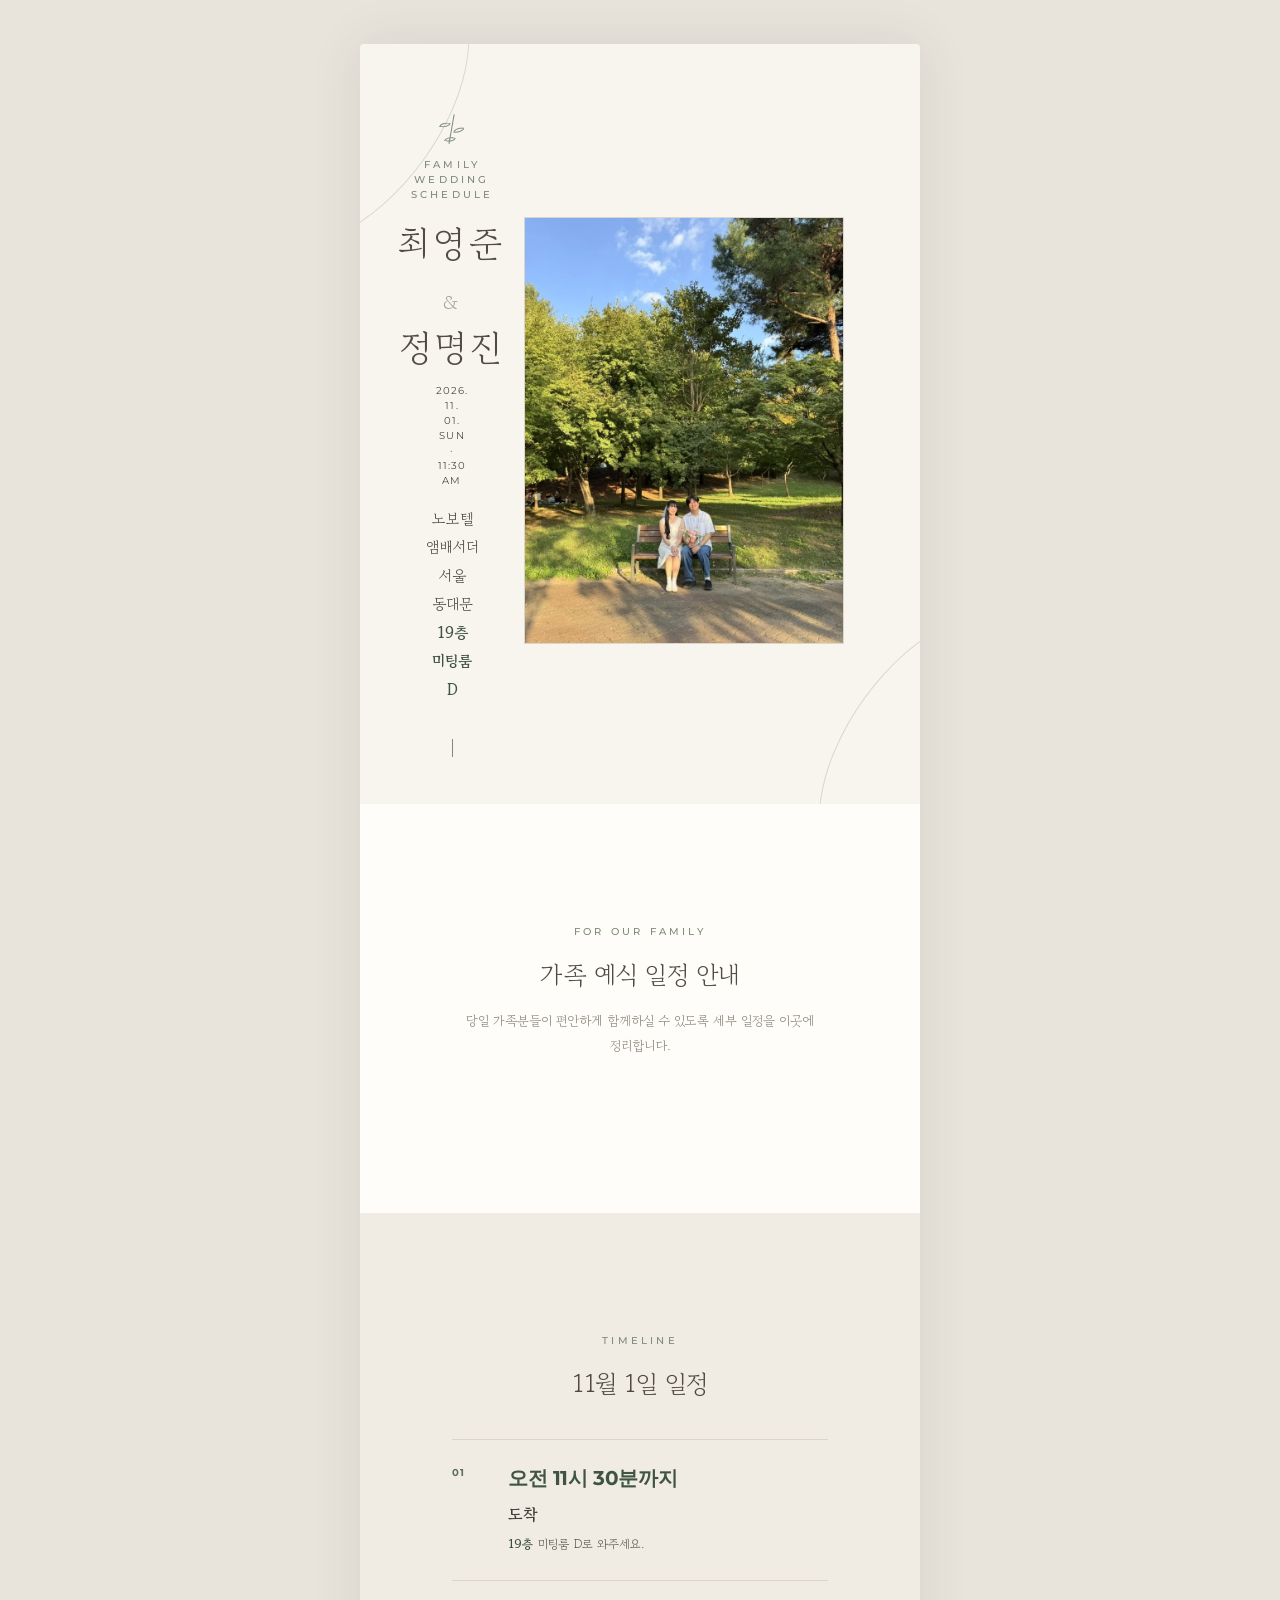
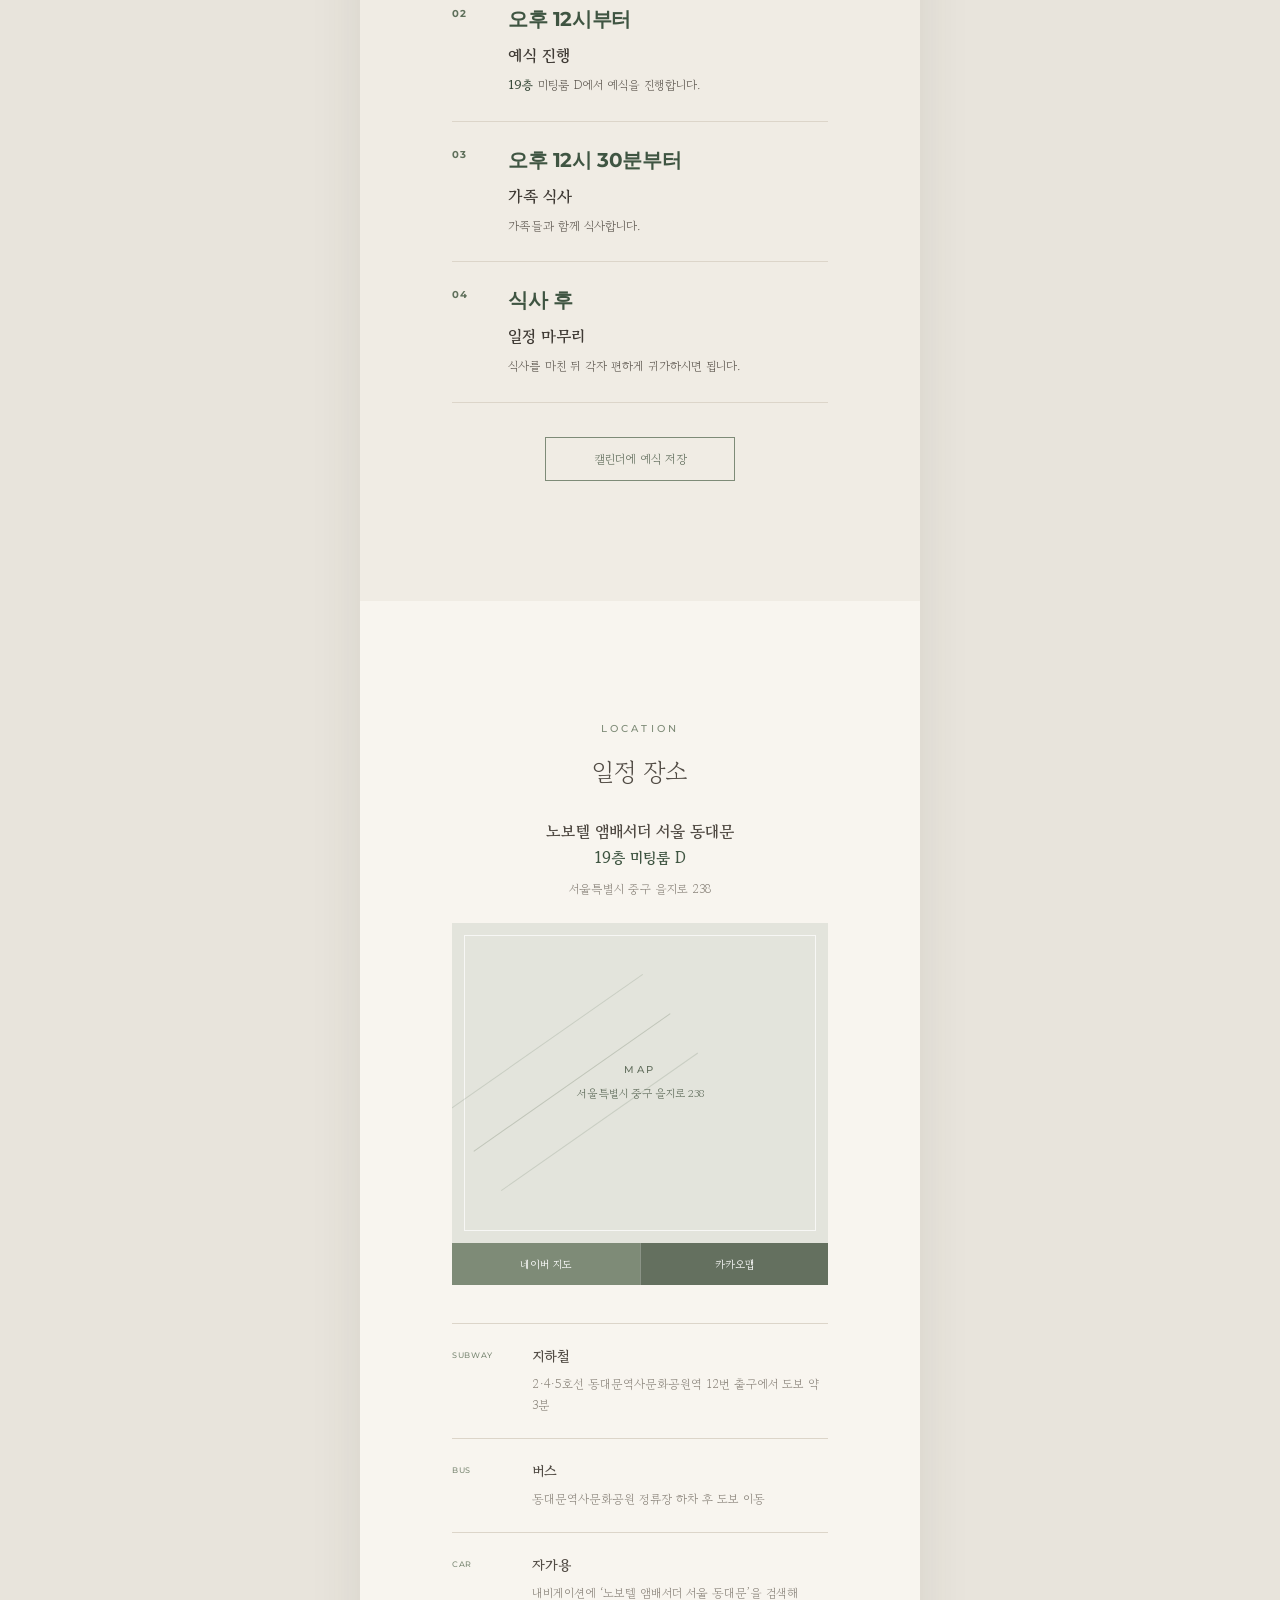
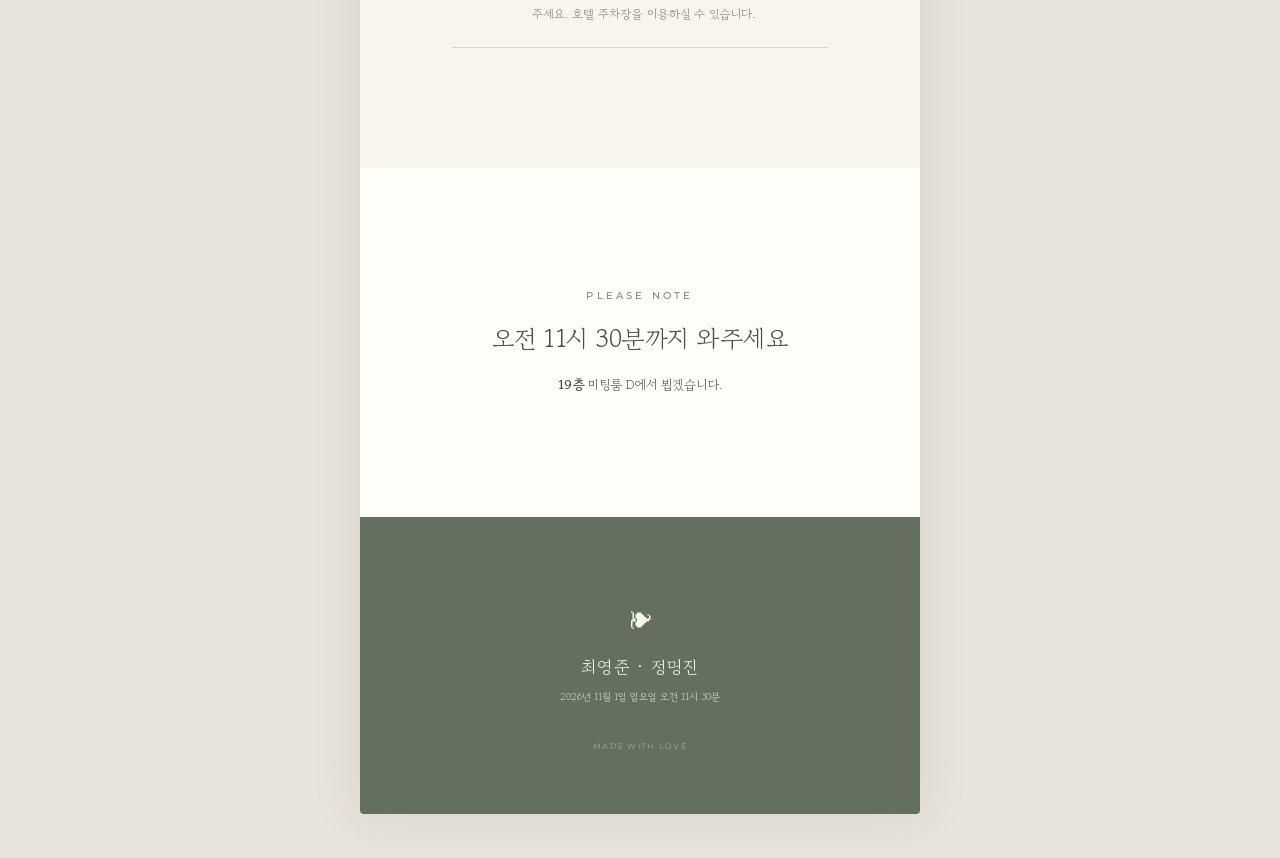
==== commit 28976a42: "Clarify family arrival time" ====
--- a/static/wedding/family.html
+++ b/static/wedding/family.html
@@ -11,7 +11,7 @@
     <link rel="preconnect" href="https://fonts.googleapis.com" />
     <link rel="preconnect" href="https://fonts.gstatic.com" crossorigin />
     <link href="https://fonts.googleapis.com/css2?family=Gowun+Batang:wght@400;700&family=Montserrat:wght@400;500;600;700&display=swap" rel="stylesheet" />
-    <script type="module" crossorigin src="./assets/main-CLGwY9CE.js"></script>
+    <script type="module" crossorigin src="./assets/main-jhSAKNYx.js"></script>
     <link rel="stylesheet" crossorigin href="./assets/main-C5ensjuN.css">
   </head>
   <body data-page="family" data-theme="classic">
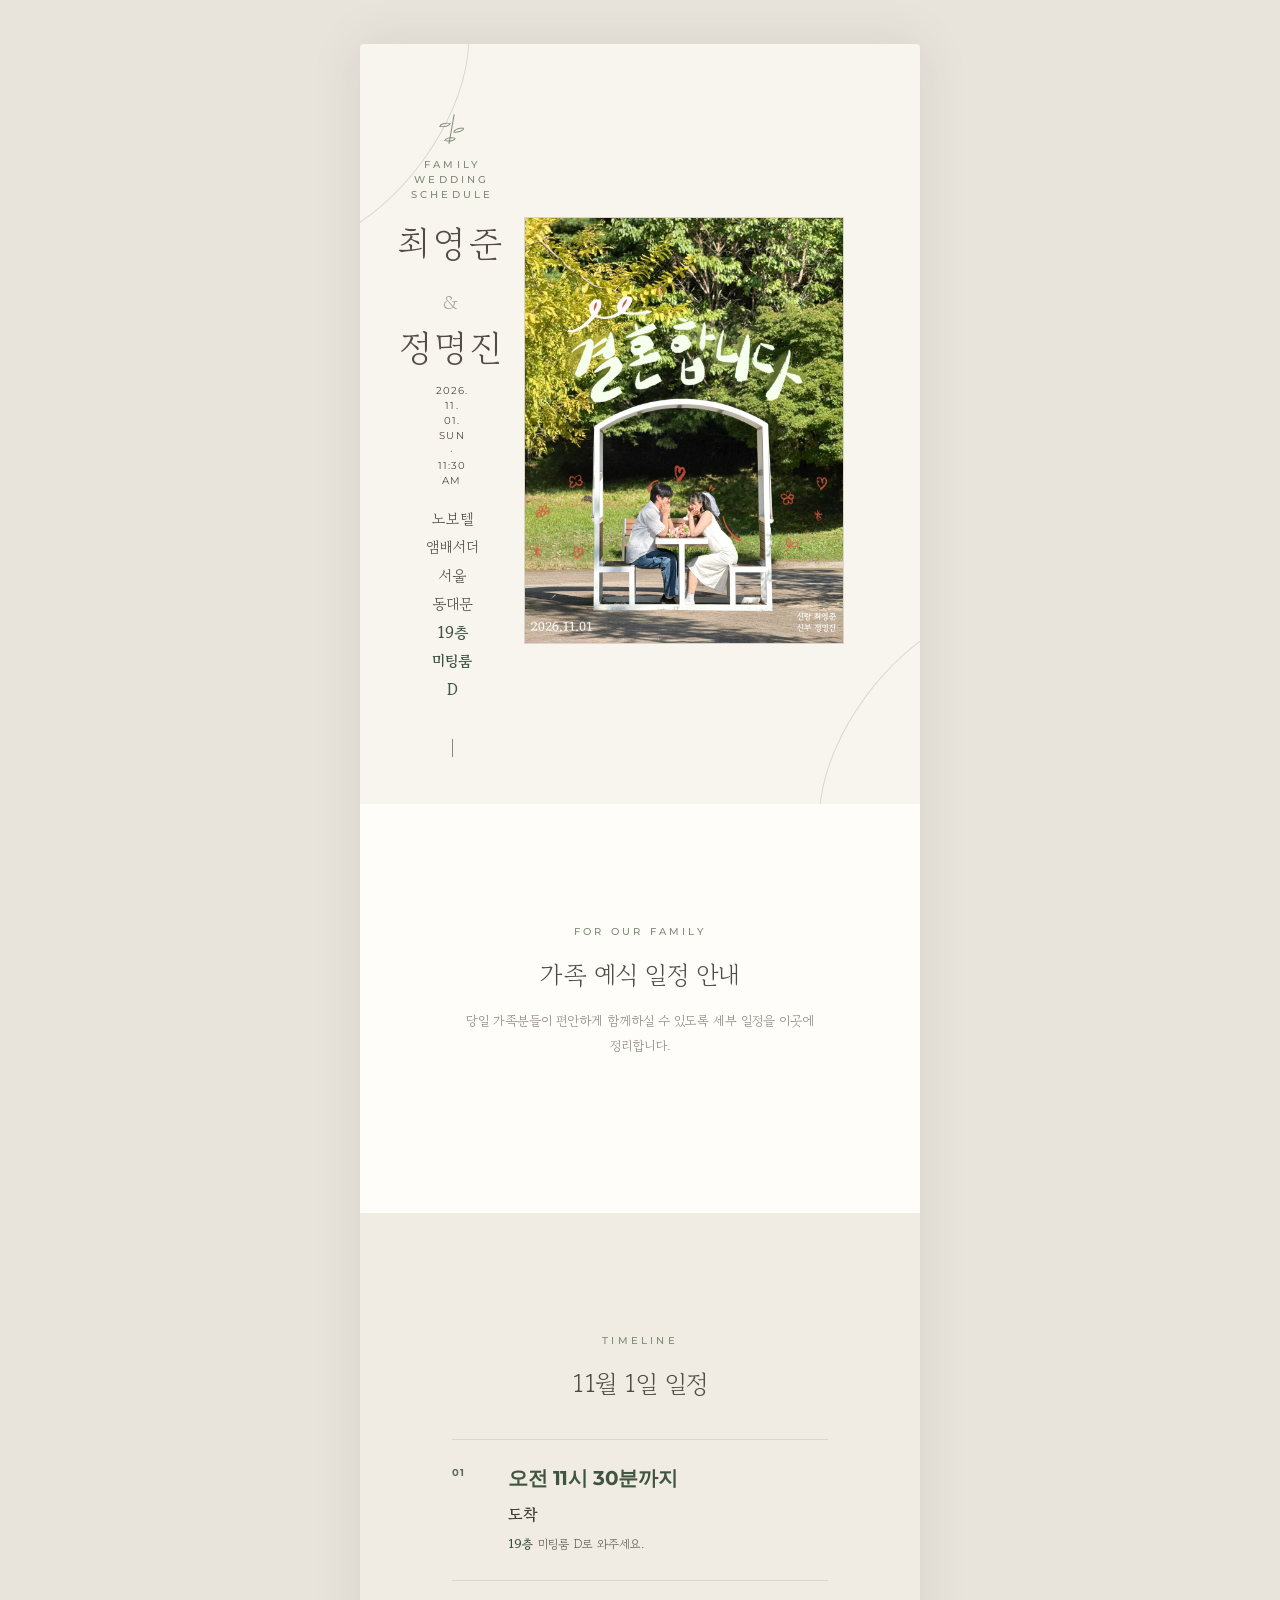
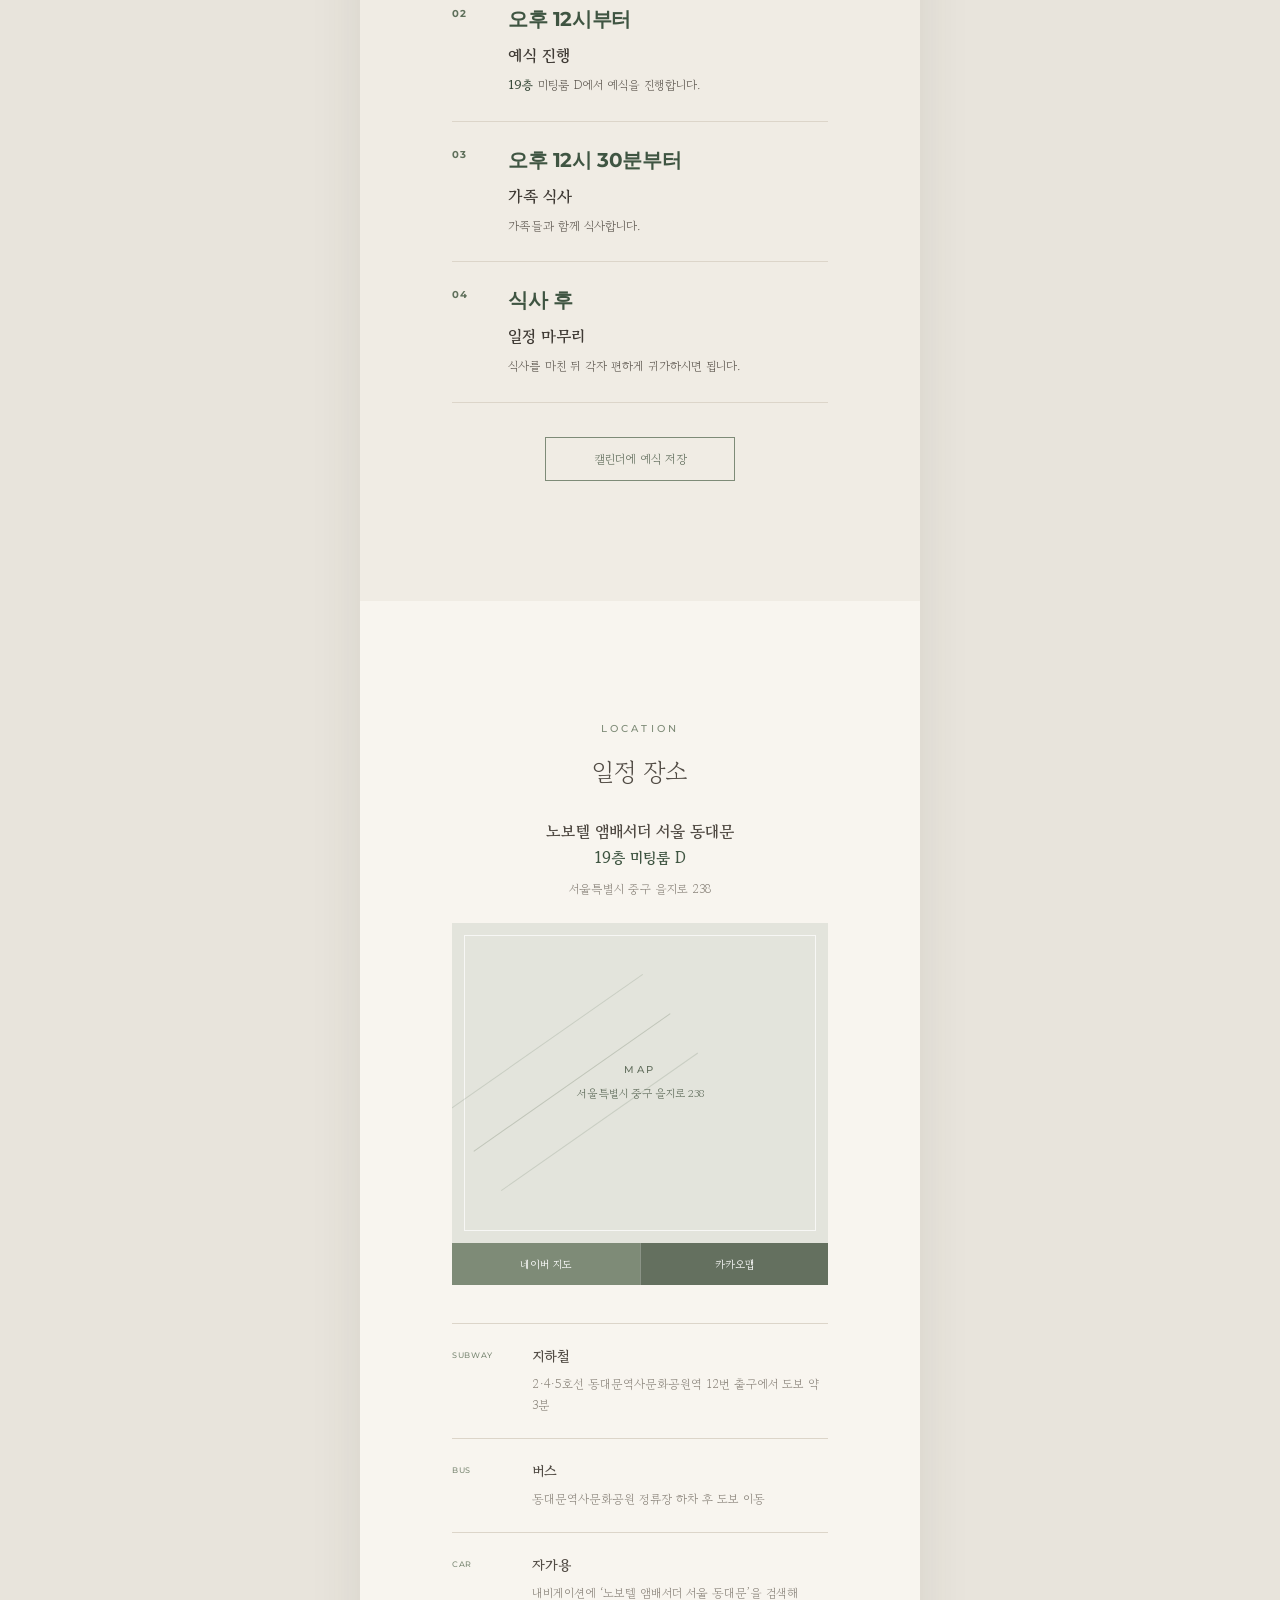
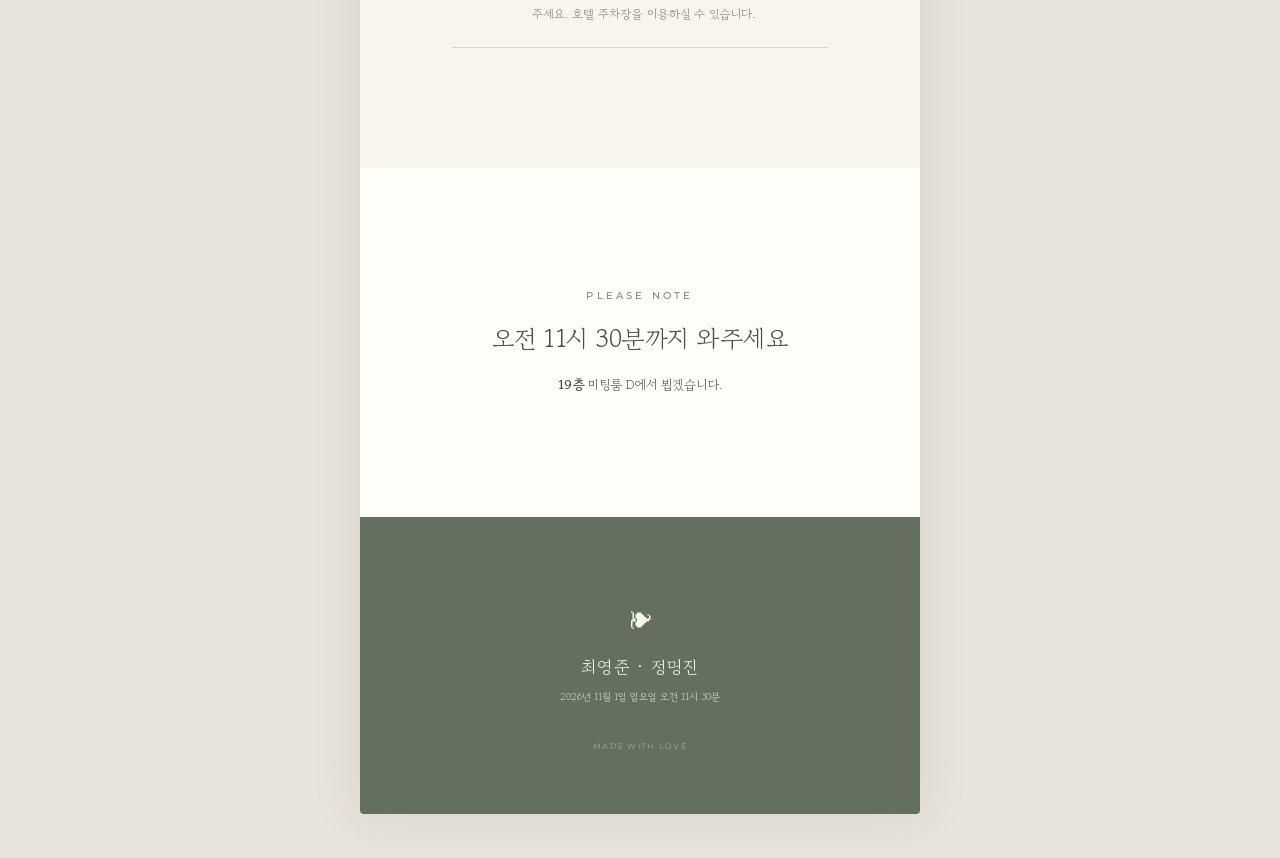
==== commit 8d0eaac7: "Bust cache for updated wedding hero photo" ====
--- a/static/wedding/family.html
+++ b/static/wedding/family.html
@@ -11,7 +11,7 @@
     <link rel="preconnect" href="https://fonts.googleapis.com" />
     <link rel="preconnect" href="https://fonts.gstatic.com" crossorigin />
     <link href="https://fonts.googleapis.com/css2?family=Gowun+Batang:wght@400;700&family=Montserrat:wght@400;500;600;700&display=swap" rel="stylesheet" />
-    <script type="module" crossorigin src="./assets/main-jhSAKNYx.js"></script>
+    <script type="module" crossorigin src="./assets/main-CGk0axmN.js"></script>
     <link rel="stylesheet" crossorigin href="./assets/main-C5ensjuN.css">
   </head>
   <body data-page="family" data-theme="classic">
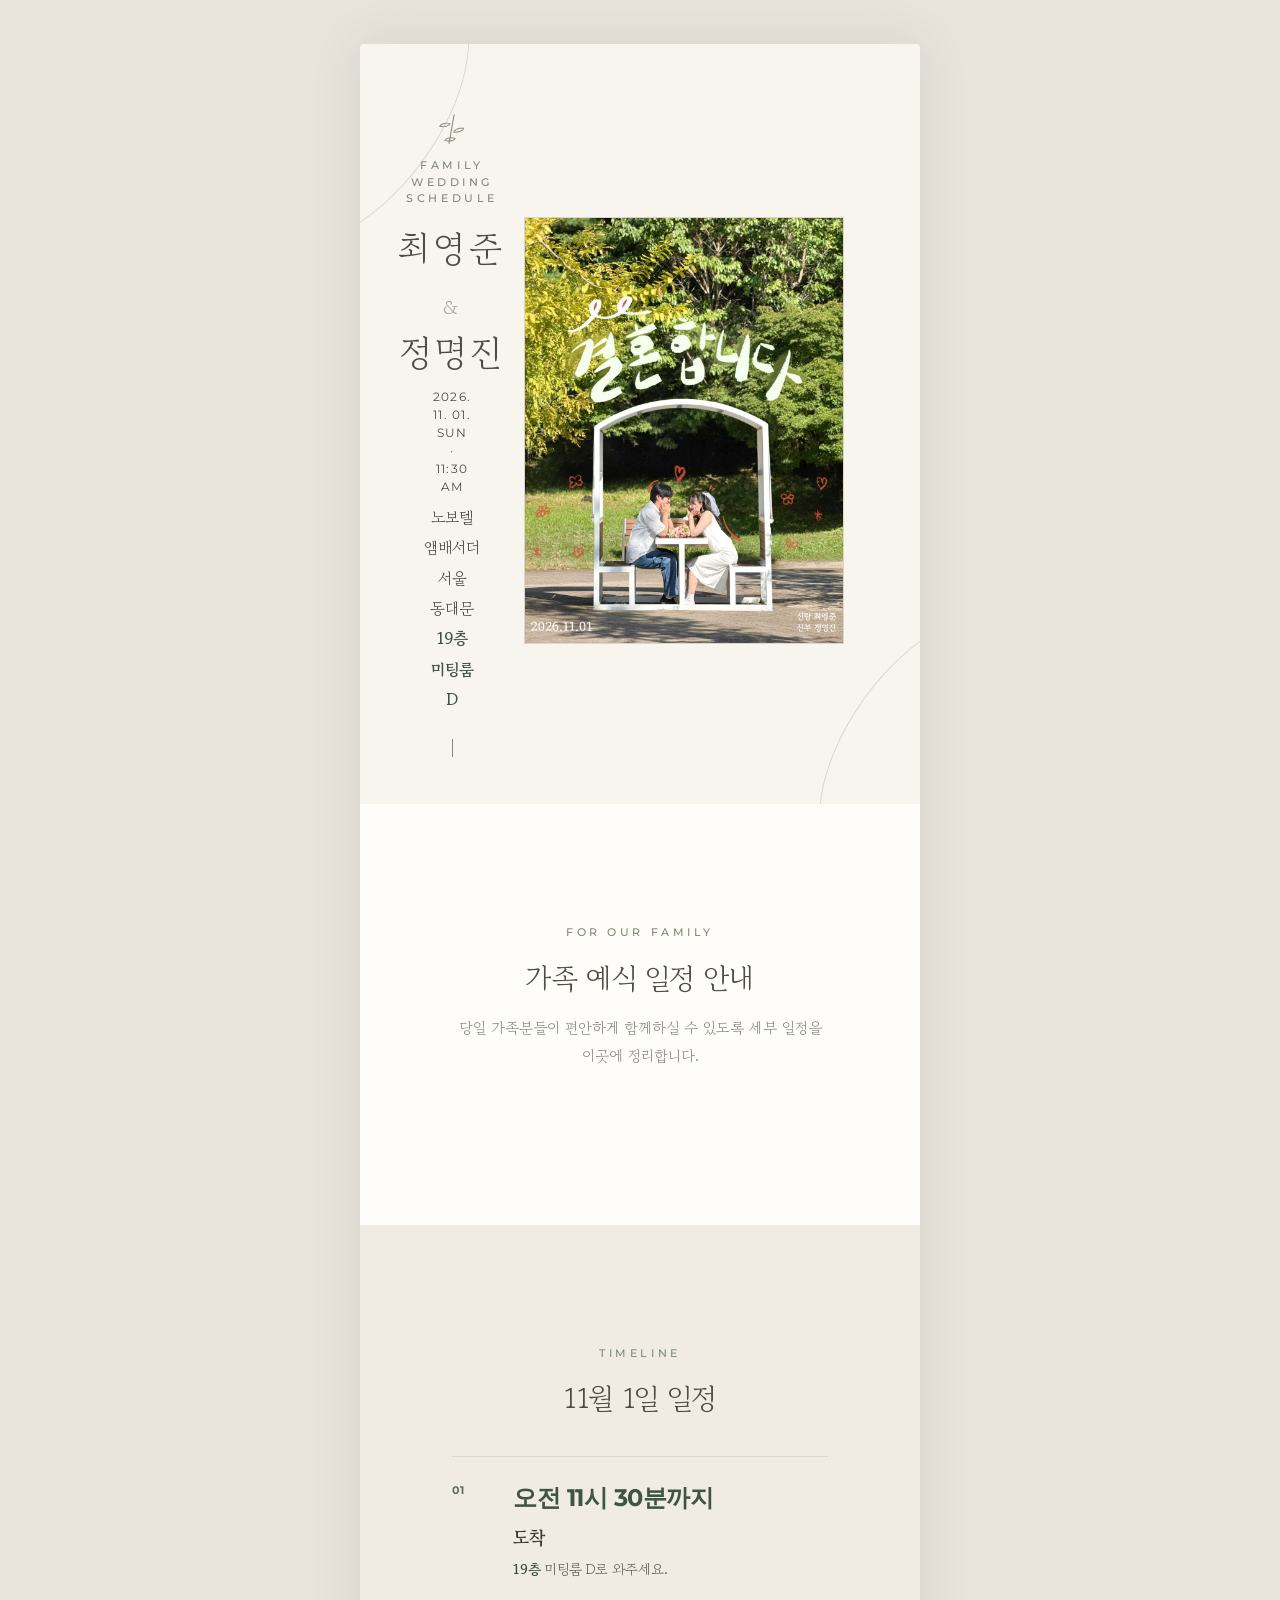
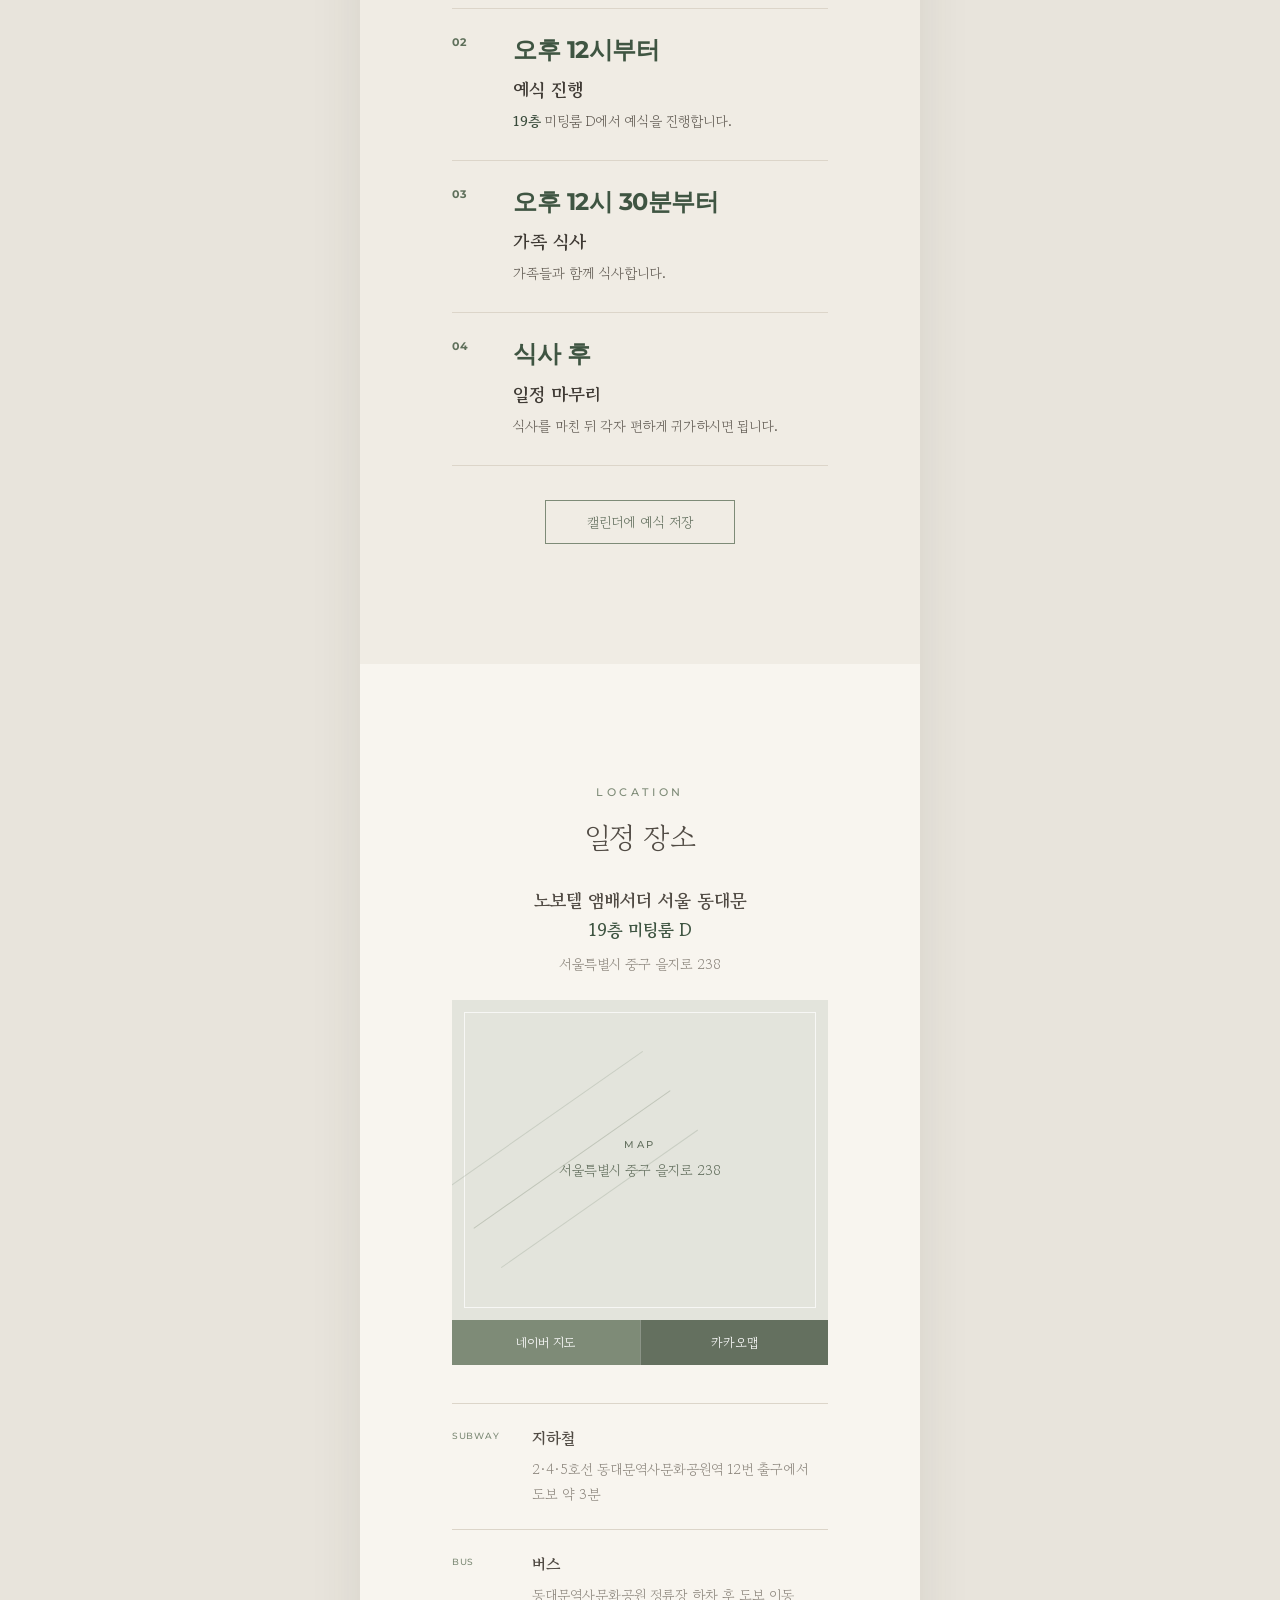
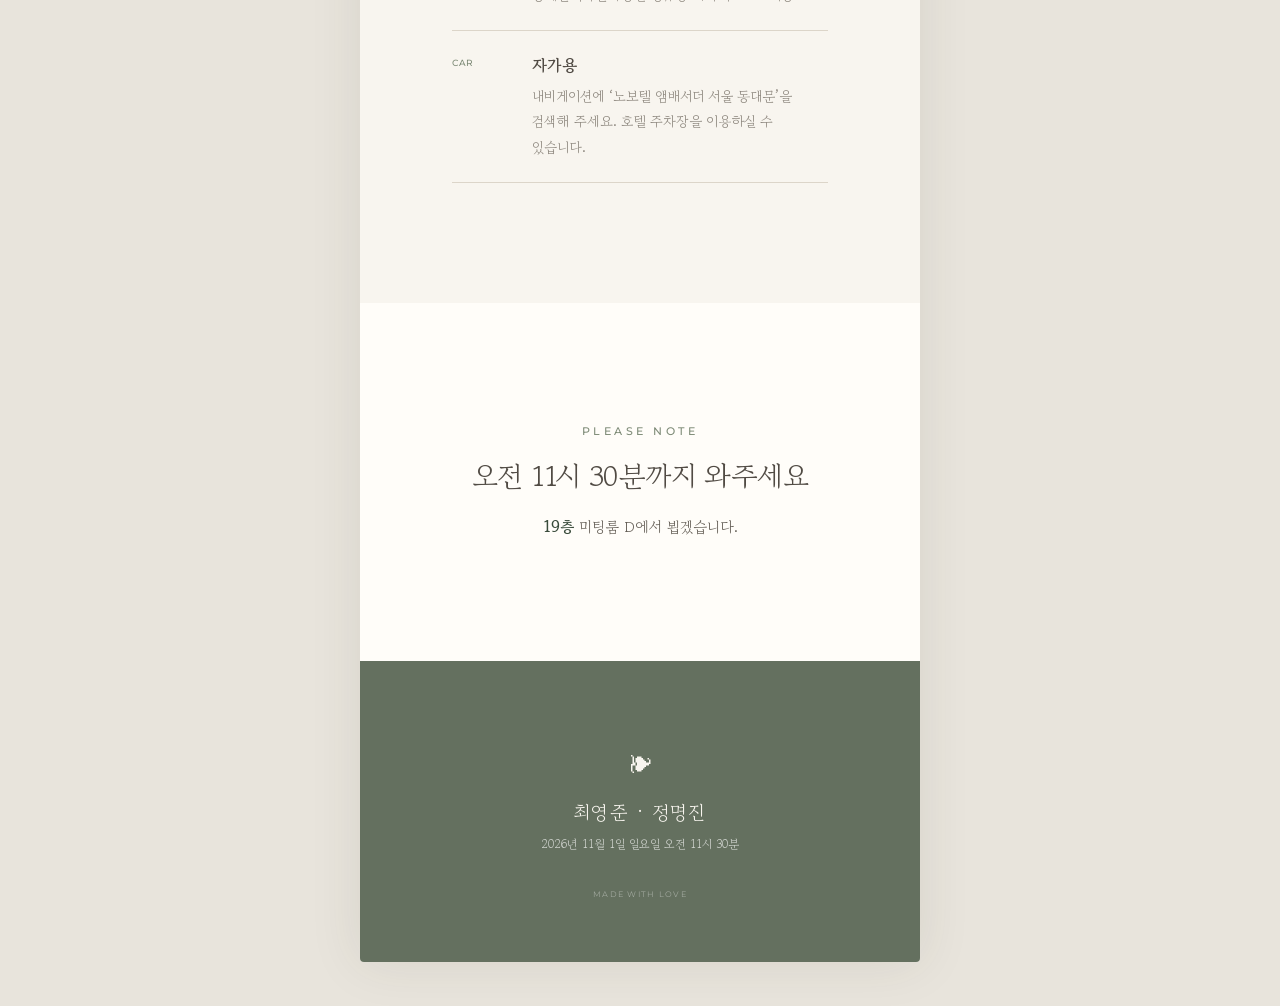
==== commit 56868352: "Increase family page typography" ====
--- a/static/wedding/family.html
+++ b/static/wedding/family.html
@@ -11,8 +11,8 @@
     <link rel="preconnect" href="https://fonts.googleapis.com" />
     <link rel="preconnect" href="https://fonts.gstatic.com" crossorigin />
     <link href="https://fonts.googleapis.com/css2?family=Gowun+Batang:wght@400;700&family=Montserrat:wght@400;500;600;700&display=swap" rel="stylesheet" />
-    <script type="module" crossorigin src="./assets/main-CGk0axmN.js"></script>
-    <link rel="stylesheet" crossorigin href="./assets/main-C5ensjuN.css">
+    <script type="module" crossorigin src="./assets/main-C6PV7IXB.js"></script>
+    <link rel="stylesheet" crossorigin href="./assets/main-CI72Wf-q.css">
   </head>
   <body data-page="family" data-theme="classic">
     <div class="scroll-progress" aria-hidden="true"><i></i></div>
--- a/static/wedding/assets/main-CI72Wf-q.css
+++ b/static/wedding/assets/main-CI72Wf-q.css
@@ -0,0 +1 @@
+:root{--paper:#f8f5ef;--paper-deep:#f0ece4;--ink:#514b44;--muted:#8d877e;--sage:#7e8b77;--sage-deep:#64705f;--line:#dcd5c9;--white:#fffdf9;--serif:"Gowun Batang", serif;--sans:"Montserrat", sans-serif}*{box-sizing:border-box}html{scroll-behavior:smooth}body{color:var(--ink);font-family:var(--serif);-webkit-font-smoothing:antialiased;background:#e8e4dc;margin:0}button,a{-webkit-tap-highlight-color:transparent}button{font:inherit}a{color:inherit;text-decoration:none}#invitation{background:var(--paper);width:100%;max-width:480px;margin:0 auto;overflow:hidden;box-shadow:0 0 52px #3e372c1a}.section{text-align:center;padding:98px max(20px,6vw);position:relative}.section-kicker{color:var(--sage);font:500 10px/1.5 var(--sans);letter-spacing:.32em;margin:0 0 15px}h1,h2,h3,p{word-break:keep-all}h2{letter-spacing:-.02em;margin:0;font-size:22px;font-weight:400;line-height:1.6}.section-note{color:var(--muted);margin:15px 0 35px;font-size:13px;line-height:1.9}.hero{flex-direction:column;align-items:center;min-height:100svh;padding-top:70px;padding-bottom:36px;display:flex;overflow:hidden}.hero:before,.hero:after{content:"";pointer-events:none;border:1px solid #7e8b7747;border-radius:50%;width:170px;height:310px;position:absolute;transform:rotate(36deg)}.hero:before{top:-115px;left:-128px}.hero:after{bottom:-85px;right:-135px}.botanical{width:30px;height:33px;margin-bottom:12px;position:relative;transform:rotate(-8deg)}.botanical:before{content:"";background:var(--sage);width:1px;height:30px;position:absolute;top:2px;left:14px;transform:rotate(18deg)}.botanical i{border:1px solid var(--sage);border-radius:100% 0;width:11px;height:6px;position:absolute}.botanical i:first-child{top:9px;left:3px;transform:rotate(18deg)}.botanical i:nth-child(2){top:16px;left:16px;transform:rotate(192deg)}.botanical i:nth-child(3){top:24px;left:6px;transform:rotate(22deg)}.eyebrow{color:var(--sage);font:500 10px/1.5 var(--sans);letter-spacing:.32em;margin:0 0 14px}.hero h1{letter-spacing:.08em;margin:0 0 11px;font-size:clamp(27px,8vw,31px);font-weight:400}.hero h1 .amp{color:#aaa397;margin:0 6px;font-size:18px}.hero__date{font:400 10px/1.5 var(--sans);letter-spacing:.11em;margin:0 0 31px}.hero__photo{width:100%}.hero__venue{margin:25px 0 0;font-size:14px;line-height:1.9}.hero__venue strong{font-weight:700}.scroll-cue{height:28px;margin-top:auto;padding-top:18px}.scroll-cue span{background:var(--sage);width:1px;height:18px;animation:1.8s ease-in-out infinite scroll;display:block}.photo{border:1px solid var(--line);color:#a7a095;cursor:pointer;background:linear-gradient(145deg,#eeebe4,#faf7f1);justify-content:center;align-items:center;width:100%;padding:0;display:flex;position:relative;overflow:hidden}.photo--empty{cursor:default;flex-direction:column;gap:8px}.photo--empty:before,.map-placeholder:before{content:"";border:1px solid #ffffffb8;position:absolute;inset:12px}.photo--empty span,.map-placeholder>span{font:500 10px/1 var(--sans);letter-spacing:.28em}.photo--empty small{font-size:11px}.photo img{object-fit:cover;width:100%;height:100%;transition:transform .6s;display:block}.photo:hover img{transform:scale(1.025)}.photo--main{aspect-ratio:3/4}.greeting{background:var(--white)}.greeting__copy{margin:35px 0 42px;font-size:15px;line-height:2.15}.family{border-top:1px solid var(--line);padding-top:27px;display:inline-block}.family p{margin:9px 0;font-size:13px}.family span{color:var(--muted)}.family strong{margin-left:8px;font-size:15px;font-weight:700}.story{background:var(--paper)}.story__days{color:var(--sage-deep);margin:28px 0 8px}.story__days strong{font:400 clamp(40px, 12vw, 58px)/1 var(--sans);letter-spacing:-.05em}.story__days span{margin-left:7px;font-size:12px}.story__timeline{grid-template-columns:1fr 48px 1fr;align-items:center;margin:42px 0 34px;display:grid;position:relative}.story__timeline:before{content:"";z-index:0;background:var(--line);height:1px;position:absolute;top:50%;left:12%;right:12%}.story__timeline article{z-index:1;background:var(--paper);padding:13px 7px;position:relative}.story__timeline time,.story__timeline strong,.story__timeline span{display:block}.story__timeline time{color:var(--sage);font:500 9px/1.4 var(--sans);letter-spacing:.07em}.story__timeline strong{margin:8px 0 4px;font-size:13px}.story__timeline span{color:var(--muted);font-size:10px}.story__timeline>div{z-index:2;border:1px solid var(--line);background:var(--paper);border-radius:50%;place-items:center;width:38px;height:38px;margin:auto;display:grid;position:relative}.story__timeline i{color:var(--sage);font-size:10px;font-style:normal}.story__copy{color:var(--muted);margin:0;font-size:13px;line-height:2}.date-section{background:var(--paper-deep)}.date-section__time{color:var(--muted);margin:5px 0 36px;font-size:13px}.calendar{border-top:1px solid var(--line);border-bottom:1px solid var(--line);padding:25px 18px 29px}.calendar__header{color:var(--muted);font:400 9px/1 var(--sans);letter-spacing:.12em;justify-content:center;align-items:end;gap:12px;margin-bottom:23px;display:flex}.calendar__header strong{color:var(--ink);font:400 31px/1 var(--serif)}.calendar__week,.calendar__days{grid-template-columns:repeat(7,1fr);align-items:center;display:grid}.calendar__week{color:var(--muted);margin-bottom:13px;font-size:11px}.calendar__week span:first-child{color:#a77d76}.calendar__days{font:400 11px/30px var(--sans);row-gap:10px}.calendar__days .is-wedding{z-index:0;color:#fff;position:relative}.calendar__days .is-wedding:before{content:"";z-index:-1;background:var(--sage);border-radius:50%;width:30px;height:30px;margin:auto;position:absolute;inset:0}.calendar__days .is-wedding:after{content:"♥";color:var(--sage);font-size:8px;position:absolute;bottom:-16px;left:50%;transform:translate(-50%)}.countdown{justify-content:center;align-items:start;gap:9px;margin:41px 0 18px;display:flex}.countdown div{min-width:43px}.countdown strong{font:400 22px/1 var(--sans);display:block}.countdown span{color:var(--muted);font:400 7px/1 var(--sans);letter-spacing:.08em;margin-top:7px;display:block}.countdown b{color:#b8b1a7;font:400 16px/1 var(--sans)}.countdown-message{margin:0 0 28px;font-size:12px}.countdown-message strong{color:var(--sage-deep);font-weight:700}.line-button{border:1px solid var(--sage);min-width:190px;min-height:44px;color:var(--sage-deep);cursor:pointer;background:0 0;border-radius:0;padding:10px 22px;font-size:12px}.gallery{background:var(--white)}.gallery__grid{grid-template-columns:repeat(2,1fr);gap:8px;display:grid}.gallery__grid .photo{aspect-ratio:1/1.2}.gallery__grid .photo--landscape{aspect-ratio:4/3;grid-column:1/-1}.gallery__grid .photo--wide{aspect-ratio:1.55;grid-column:1/-1}.location__summary{margin:28px 0 26px}.location__summary strong,.location__summary span{display:block}.location__summary strong{font-size:16px}.location__summary span{color:var(--sage-deep);margin-top:4px;font-size:13px}.location__summary p{color:var(--muted);margin:12px 0 0;font-size:12px}.map-placeholder{height:220px;color:var(--sage-deep);background:#e3e4dc;flex-direction:column;justify-content:center;gap:10px;display:flex;position:relative;overflow:hidden}.map-placeholder:after{content:"";background:#7e8b7759;width:240px;height:1px;position:absolute;transform:rotate(-35deg);box-shadow:0 48px #7e8b7740,0 -48px #7e8b7740}.map-placeholder>*{z-index:1}.map-placeholder p{margin:0;font-size:11px}.map-buttons{grid-template-columns:1fr 1fr;margin-bottom:38px;display:grid}.map-buttons a{background:var(--sage);color:#fff;padding:13px 8px;font-size:11px}.map-buttons a+a{background:var(--sage-deep);border-left:1px solid #ffffff40}.transport{text-align:left}.transport article{border-top:1px solid var(--line);grid-template-columns:55px 1fr;gap:8px;padding:22px 0;display:grid}.transport article:last-child{border-bottom:1px solid var(--line)}.transport article>span{color:var(--sage);font:500 8px/1.4 var(--sans);letter-spacing:.08em;padding-top:4px}.transport h3{margin:0 0 7px;font-size:14px}.transport p{color:var(--muted);margin:0;font-size:12px;line-height:1.8}.contact{background:var(--paper-deep)}.contact__buttons{grid-template-columns:1fr 1fr;gap:8px;margin-bottom:34px;display:grid}.person-button{border:1px solid var(--line);background:#ffffff6b;padding:20px 12px}.person-button span,.person-button strong,.person-button em{display:block}.person-button span{color:var(--muted);font-size:10px}.person-button strong{margin:4px 0 13px;font-size:15px}.person-button em{color:var(--sage-deep);font-size:10px;font-style:normal}.notice{border:1px solid var(--line);color:var(--muted);margin:34px 0 0;padding:16px;font-size:11px;line-height:1.8}.footer{padding-top:73px;padding-bottom:calc(48px + env(safe-area-inset-bottom));background:var(--sage-deep);color:#f8f5ef}.footer__mark{margin-bottom:18px;font-size:24px}.footer p{letter-spacing:.06em;margin:0;font-size:17px}.footer>span{color:#ffffffad;margin:10px 0 26px;font-size:10px;display:block}.share-button{color:#fff;cursor:pointer;background:0 0;border:1px solid #ffffff8c;min-width:180px;min-height:44px;font-size:11px}.footer small{color:#fff6;font:400 8px/1 var(--sans);letter-spacing:.16em;text-transform:uppercase;margin-top:38px;display:block}.toast{z-index:50;color:#fff;opacity:0;pointer-events:none;background:#302e2ae6;border-radius:30px;padding:11px 18px;font-size:12px;transition:all .25s;position:fixed;bottom:28px;left:50%;transform:translate(-50%,12px)}.toast.is-visible{opacity:1;transform:translate(-50%)}.photo-modal{background:0 0;border:0;width:min(100% - 28px,600px);max-height:90vh;padding:0;overflow:visible}.photo-modal::backdrop{background:#1e1d1be6}.photo-modal img{object-fit:contain;width:100%;max-height:86vh;display:block}.photo-modal__close{z-index:1;color:#fff;width:38px;height:38px;font:300 29px/1 var(--sans);cursor:pointer;background:0 0;border:0;position:absolute;top:-43px;right:-3px}.theme-picker{z-index:40;top:max(10px, env(safe-area-inset-top));color:#fff;-webkit-backdrop-filter:blur(14px);backdrop-filter:blur(14px);background:#262522db;border:1px solid #ffffff38;border-radius:999px;align-items:center;gap:9px;width:min(100% - 20px,720px);padding:7px 8px 7px 12px;display:flex;position:fixed;left:50%;transform:translate(-50%);box-shadow:0 8px 25px #0000002e}.theme-picker>span{color:#ffffff94;font:500 7px/1 var(--sans);letter-spacing:.16em;flex:none}.theme-picker>div{scrollbar-width:none;flex:1;gap:3px;display:flex;overflow-x:auto}.theme-picker>div::-webkit-scrollbar{display:none}.theme-picker button{color:#ffffffad;cursor:pointer;white-space:nowrap;background:0 0;border:0;border-radius:999px;flex:1 0 auto;min-height:32px;padding:6px 11px;font-size:10px}.theme-picker button[aria-pressed=true]{color:#302e2b;background:#fff;font-weight:700}.scroll-progress{z-index:60;pointer-events:none;height:2px;position:fixed;inset:0 0 auto}.scroll-progress i{background:var(--sage);transform-origin:0;width:100%;height:100%;display:block;transform:scaleX(0)}.marquee{display:none;overflow:hidden}.hero__issue{display:none}.no-gift{border-top:1px solid var(--line);border-bottom:1px solid var(--line);width:min(100%,590px);margin:30px auto 0;padding:27px 20px}.no-gift span{color:var(--sage);margin-bottom:10px;font-size:18px;display:block}.no-gift p{color:var(--muted);margin:0;font-size:12px;line-height:1.9}.reveal{opacity:0;transition:opacity .8s,transform .8s cubic-bezier(.2,.65,.3,1);transform:translateY(18px)}.reveal.is-shown{opacity:1;transform:translateY(0)}.hero .reveal:nth-of-type(2){transition-delay:80ms}.hero .reveal:nth-of-type(3){transition-delay:.16s}.hero__photo.reveal{transition-delay:.24s}@keyframes scroll{0%,to{transform-origin:top;opacity:.3;transform:scaleY(.28)}50%{opacity:1;transform:scaleY(1)}}@media (width<=359px){.section{padding-top:76px;padding-bottom:76px}.hero{min-height:auto;padding-top:45px;padding-bottom:28px}.hero h1{font-size:25px}.hero__date{letter-spacing:.06em}.greeting__copy{font-size:13px;line-height:2}.family p{font-size:12px}.story__timeline{grid-template-columns:1fr 36px 1fr}.story__timeline>div{width:30px;height:30px}.story__timeline span{display:none}.countdown{gap:4px}.countdown div{min-width:40px}.transport article{grid-template-columns:48px 1fr}}body[data-theme=archive]{--paper:#eee9df;--paper-deep:#ded7cb;--ink:#26231f;--muted:#746d63;--sage:#8f382d;--sage-deep:#70271f;--line:#bcb3a5;--white:#f8f4eb;font-family:var(--serif);background:#cbc4b9;padding:0}body[data-theme=archive] #invitation{background:var(--paper);border-radius:0;width:100%;max-width:1160px;box-shadow:0 30px 90px #1e19142e}body[data-theme=archive] .hero{color:#fffaf0;isolation:isolate;background:#191714;min-height:100svh;padding:0;display:block}body[data-theme=archive] .hero:before{z-index:1;background:linear-gradient(#100d0a1f 20%,#100d0ad1 100%);border:0;border-radius:0;width:auto;height:auto;inset:0;transform:none}body[data-theme=archive] .hero:after{content:"THE ARCHIVE / 2013—2026";z-index:3;color:#fffaf08f;width:auto;height:auto;font:500 8px/1 var(--sans);letter-spacing:.28em;transform-origin:0 0;white-space:nowrap;border:0;inset:50% auto auto 18px;transform:rotate(-90deg)translate(-50%)}body[data-theme=archive] .botanical{display:none}body[data-theme=archive] .hero__photo{z-index:0;width:100%;height:100%;position:absolute;inset:0}body[data-theme=archive] .hero__photo .photo{aspect-ratio:auto;border:0;width:100%;height:100%}body[data-theme=archive] .hero__photo img{object-position:center;filter:sepia(.13)saturate(.72)contrast(1.08)}body[data-theme=archive] .hero .eyebrow{z-index:3;color:#fffaf0;margin:0;position:absolute;top:88px;left:46px}body[data-theme=archive] .hero h1{z-index:3;color:#fffaf0;font-family:"DM Serif Display", var(--serif);letter-spacing:-.045em;text-align:left;grid-template-rows:auto auto auto;gap:1px;margin:0;font-size:clamp(50px,15vw,78px);line-height:.82;display:grid;position:absolute;bottom:172px;left:46px;right:24px}body[data-theme=archive] .hero h1 .name--groom{grid-row:1}body[data-theme=archive] .hero h1 .name--bride{grid-row:3}body[data-theme=archive] .hero h1 .amp{color:#e7b8a8;grid-row:2;justify-self:end;margin:-4px 18% -2px 0;font:italic 31px/1 DM Serif Display,serif;position:static}body[data-theme=archive] .hero__date{z-index:3;color:#fffaf0c2;margin:0;position:absolute;bottom:132px;left:48px}body[data-theme=archive] .hero__venue{z-index:3;text-align:left;margin:0;position:absolute;bottom:43px;left:48px}body[data-theme=archive] .hero__issue{z-index:3;color:#fffaf0;text-align:center;border:1px solid #fffaf094;gap:5px;width:88px;padding:14px 10px;display:grid;position:absolute;top:76px;right:18px}body[data-theme=archive] .hero__issue span,body[data-theme=archive] .hero__issue i{font:500 7px/1.2 var(--sans);letter-spacing:.12em}body[data-theme=archive] .hero__issue b{font:400 10px/1.3 var(--serif)}body[data-theme=archive] .hero__issue i{font-style:normal}body[data-theme=archive] .hero .scroll-cue{z-index:3;margin:0;position:absolute;bottom:45px;right:28px}body[data-theme=archive] .marquee{background:#ded7cb;border-top:1px solid #a59b8d;border-bottom:1px solid #a59b8d;display:block}body[data-theme=archive] .marquee div{color:#5d564e;width:max-content;font:500 9px/1 var(--sans);letter-spacing:.18em;gap:25px;padding:13px 0;animation:25s linear infinite archive-marquee;display:flex}body[data-theme=archive] .marquee b{color:var(--sage)}body[data-theme=archive] .section:not(.hero):not(.footer){border-bottom:1px solid var(--line)}body[data-theme=archive] .section-kicker{color:var(--sage)}body[data-theme=archive] h2{font-family:"DM Serif Display", var(--serif);font-size:clamp(31px,7vw,58px);line-height:1.15}body[data-theme=archive] .story__days strong{color:#26231f;font-family:"DM Serif Display", var(--serif);font-size:clamp(72px,22vw,150px)}body[data-theme=archive] .story__timeline{border-top:1px solid #26231f;border-bottom:1px solid #26231f;padding:22px 8px}body[data-theme=archive] .story__timeline article,body[data-theme=archive] .story__timeline>div{background:var(--paper)}body[data-theme=archive] .calendar{background:#f7f2e9;border:1px solid #26231f;padding:30px 22px;box-shadow:8px 8px #9e9385}body[data-theme=archive] .calendar__days .is-wedding:before{background:#8f382d}body[data-theme=archive] .line-button{color:#fffaf0;background:#26231f;border:1px solid #26231f}body[data-theme=archive] .gallery{background:#d8d0c4}body[data-theme=archive] .gallery__grid{counter-reset:archive-photo;grid-template-columns:repeat(2,1fr);gap:18px 12px}body[data-theme=archive] .gallery__grid .photo{counter-increment:archive-photo;aspect-ratio:3/4;background:#f8f4eb;border:8px solid #f8f4eb;border-bottom-width:29px;overflow:visible;box-shadow:0 5px 16px #281f1826}body[data-theme=archive] .gallery__grid .photo:after{content:"NO. 0" counter(archive-photo);color:#6a6259;font:500 7px/1 var(--sans);letter-spacing:.1em;position:absolute;bottom:-21px;right:3px}body[data-theme=archive] .gallery__grid .photo:nth-child(3n+1){transform:rotate(-1.2deg)}body[data-theme=archive] .gallery__grid .photo:nth-child(3n+2){transform:rotate(1deg)}body[data-theme=archive] .gallery__grid .photo--landscape{aspect-ratio:4/3;grid-column:1/-1}body[data-theme=archive] .map-placeholder{background:#ded7cb;border:1px solid #26231f}body[data-theme=archive] .map-buttons a{background:#8f382d}body[data-theme=archive] .map-buttons a+a{background:#26231f}body[data-theme=archive] .person-button,body[data-theme=archive] .no-gift{background:#f7f2e9;border:1px solid #26231f}body[data-theme=archive] .footer{background:#26231f}body[data-theme=blue]{--paper:#b9d7f0;--paper-deep:#8bb9df;--ink:#082b58;--muted:#3e658b;--sage:#155caa;--sage-deep:#083f82;--line:#729fc8;--white:#dcecff;font-family:"Noto Sans KR", var(--sans);background:#082b58;padding:0}body[data-theme=blue] #invitation{background:var(--paper);width:100%;max-width:none;box-shadow:none;border-radius:0}body[data-theme=blue] .section{text-align:left}body[data-theme=blue] .hero{color:#082b58;background:#b9d7f0;align-items:flex-start;min-height:100svh;padding:0 22px 42px;display:flex}body[data-theme=blue] .hero:before{display:none}body[data-theme=blue] .hero:after{content:"BLUE HOUR";z-index:2;color:#dcecff;width:auto;height:auto;font:700 9px/1 var(--sans);letter-spacing:.28em;border:0;inset:calc(48svh - 4px) 20px auto auto;transform:translateY(-100%)}body[data-theme=blue] .botanical{display:none}body[data-theme=blue] .hero__photo{order:-3;width:calc(100% + 44px);height:48svh;margin:0 -22px 24px}body[data-theme=blue] .hero__photo .photo{aspect-ratio:auto;border:0;width:100%;height:100%}body[data-theme=blue] .hero__photo img{object-position:center;filter:saturate(.92)contrast(1.02)}body[data-theme=blue] .hero .eyebrow{color:#155caa;text-align:left;order:-2;width:100%;margin:0 0 14px;font-weight:700}body[data-theme=blue] .hero h1{color:#082b58;letter-spacing:-.09em;order:-1;grid-template-rows:auto auto auto;gap:7px;width:100%;margin:0;font:900 clamp(58px,17vw,98px)/.82 Noto Sans KR,sans-serif;display:grid}body[data-theme=blue] .hero h1 .name{display:block}body[data-theme=blue] .hero h1 .name--groom{text-align:left;grid-row:1}body[data-theme=blue] .hero h1 .name--bride{text-align:right;grid-row:3}body[data-theme=blue] .hero h1 .amp{color:#082b58;width:44px;height:44px;font:700 17px/1 var(--sans);letter-spacing:0;border:2px solid #082b58;border-radius:50%;grid-row:2;justify-self:center;place-items:center;margin:0;display:grid;position:static;transform:none}body[data-theme=blue] .hero__date{color:#082b58;text-align:left;border-top:2px solid #082b58;width:100%;margin:26px 0 0;padding-top:12px;font-weight:700}body[data-theme=blue] .hero__venue{text-align:left;width:100%;margin:15px 0 0}body[data-theme=blue] .hero__issue{display:none}body[data-theme=blue] .hero .scroll-cue{align-self:flex-start;margin:22px 0 0}body[data-theme=blue] .marquee{color:#dcecff;background:#082b58;display:block;overflow:hidden}body[data-theme=blue] .marquee div{width:max-content;font:600 9px/1 var(--sans);letter-spacing:.2em;gap:25px;padding:15px 0;animation:20s linear infinite archive-marquee;display:flex}body[data-theme=blue] .marquee b{color:#f6a354}body[data-theme=blue] .section:not(.hero):not(.footer){border-bottom:2px solid #082b58}body[data-theme=blue] .section-kicker{color:#155caa;align-items:center;gap:12px;width:100%;font-weight:700;display:flex}body[data-theme=blue] .section-kicker:after{content:"";background:#155caa;flex:1;height:2px}body[data-theme=blue] h2{letter-spacing:-.065em;max-width:760px;font:900 clamp(34px,8vw,78px)/1.05 Noto Sans KR,sans-serif}body[data-theme=blue] .greeting__copy,body[data-theme=blue] .family,body[data-theme=blue] .story__copy{text-align:left;margin-left:0}body[data-theme=blue] .story__days{color:#082b58;text-align:left;margin:35px 0 10px}body[data-theme=blue] .story__days strong{letter-spacing:-.09em;font:900 clamp(94px,28vw,210px)/.75 Noto Sans KR,sans-serif}body[data-theme=blue] .story__days span{font:700 10px/1 var(--sans);letter-spacing:.16em;margin:22px 0 0 4px;display:block}body[data-theme=blue] .story__timeline{border-top:2px solid #082b58;border-bottom:2px solid #082b58;margin-left:0}body[data-theme=blue] .story__timeline article{background:var(--paper);text-align:left}body[data-theme=blue] .story__timeline article:last-child{text-align:right}body[data-theme=blue] .story__timeline>div{background:#f6a354;border:2px solid #082b58}body[data-theme=blue] .date-section{background:#dcecff}body[data-theme=blue] .calendar{border-color:#082b58;max-width:720px;margin-left:0;padding:27px 0}body[data-theme=blue] .calendar__days .is-wedding:before{background:#f06e3d;border-radius:50% 50% 8px;transform:rotate(45deg)}body[data-theme=blue] .calendar__days .is-wedding{color:#fff}body[data-theme=blue] .countdown,body[data-theme=blue] .countdown-message{max-width:720px;margin-left:0}body[data-theme=blue] .countdown{justify-content:flex-start}body[data-theme=blue] .line-button{color:#dcecff;background:#082b58;border:2px solid #082b58;font-weight:700}body[data-theme=blue] .gallery{color:#dcecff;background:#082b58}body[data-theme=blue] .gallery .section-kicker,body[data-theme=blue] .gallery .section-note{color:#8bb9df}body[data-theme=blue] .gallery .section-kicker:after{background:#8bb9df}body[data-theme=blue] .gallery__grid{grid-template-columns:repeat(2,1fr);gap:4px}body[data-theme=blue] .gallery__grid .photo{aspect-ratio:3/4;border:0}body[data-theme=blue] .gallery__grid .photo--landscape{aspect-ratio:16/10;grid-column:1/-1}body[data-theme=blue] .map-placeholder{background:#8bb9df;border:2px solid #082b58}body[data-theme=blue] .map-buttons a{background:#155caa}body[data-theme=blue] .map-buttons a+a{background:#082b58}body[data-theme=blue] .person-button{text-align:left;background:0 0;border:2px solid #082b58}body[data-theme=blue] .no-gift{text-align:left;background:#dcecff;border:2px solid #082b58;margin-left:0}body[data-theme=blue] .footer{color:#dcecff;text-align:left;background:#082b58}body[data-theme=blue] .footer__mark{display:none}body[data-theme=orange]{--paper:#f6efe2;--paper-deep:#eadfce;--ink:#241f1a;--muted:#71675d;--sage:#f15a24;--sage-deep:#c33b12;--line:#b7aa99;--white:#fff9ee;font-family:"Noto Sans KR", var(--sans);background:#f15a24;padding:0}body[data-theme=orange] #invitation{background:var(--paper);border-radius:0;width:100%;max-width:1240px;box-shadow:0 28px 100px #4d1e0c40}body[data-theme=orange] .section{text-align:left}body[data-theme=orange] .hero{background-color:#f6efe2;background-image:radial-gradient(#f15a24 1.1px,#0000 1.1px);background-size:16px 16px;align-items:flex-start;min-height:100svh;padding:86px 20px 38px}body[data-theme=orange] .hero:before{content:"11.01";z-index:0;color:#f15a241f;width:auto;height:auto;font:900 clamp(100px, 30vw, 170px)/.8 var(--sans);letter-spacing:-.1em;border:0;top:44%;left:9px;transform:rotate(-90deg)}body[data-theme=orange] .hero:after{content:"OUR FIRST ISSUE";z-index:3;color:#fff9ee;width:auto;height:auto;font:700 8px/1 var(--sans);letter-spacing:.2em;border:0;top:99px;bottom:auto;right:27px;transform:none}body[data-theme=orange] .botanical{display:none}body[data-theme=orange] .hero__photo{z-index:1;order:-2;width:84%;height:49svh;margin:0 0 30px auto;transform:rotate(2.2deg)}body[data-theme=orange] .hero__photo:before{content:"";z-index:-1;background:#f15a24;position:absolute;inset:-9px}body[data-theme=orange] .hero__photo .photo{aspect-ratio:auto;border:0;height:100%}body[data-theme=orange] .hero__photo img{object-position:center 42%;filter:saturate(1.08)contrast(1.02)}body[data-theme=orange] .hero .eyebrow{z-index:2;color:#c33b12;text-align:left;width:100%;margin:0 0 16px;font-weight:700}body[data-theme=orange] .hero h1{z-index:2;color:#241f1a;letter-spacing:-.085em;grid-template-columns:1fr auto 1fr;align-items:center;width:100%;margin:0;font:900 clamp(44px,13vw,74px)/.9 Noto Sans KR,sans-serif;display:grid;position:relative}body[data-theme=orange] .hero h1 .name--bride{text-align:right}body[data-theme=orange] .hero h1 .amp{color:#fff9ee;letter-spacing:0;background:#f15a24;border-radius:50%;place-items:center;width:42px;height:42px;margin:0 7px;font-size:15px;display:grid}body[data-theme=orange] .hero__date{z-index:2;color:#fff9ee;text-align:left;background:#241f1a;width:100%;margin:25px 0 0;padding:11px 13px}body[data-theme=orange] .hero__venue{z-index:2;text-align:left;width:100%;margin:17px 0 0}body[data-theme=orange] .hero__issue{z-index:3;color:#fff9ee;text-align:center;background:#241f1a;border-radius:50%;place-items:center;width:74px;height:74px;display:grid;position:absolute;top:95px;left:8px;transform:rotate(-10deg)}body[data-theme=orange] .hero__issue span{font:700 8px/1 var(--sans);letter-spacing:.08em}body[data-theme=orange] .hero__issue b{font:500 8px/1 var(--sans)}body[data-theme=orange] .hero__issue i{display:none}body[data-theme=orange] .hero .scroll-cue{align-self:flex-start;margin:24px 0 0}body[data-theme=orange] .marquee{color:#fff9ee;background:#f15a24;display:block}body[data-theme=orange] .marquee div{width:max-content;font:700 9px/1 var(--sans);letter-spacing:.18em;gap:22px;padding:16px 0;animation:17s linear infinite archive-marquee;display:flex}body[data-theme=orange] .marquee b{color:#241f1a}body[data-theme=orange] .section:not(.hero):not(.footer){border-bottom:2px solid #241f1a}body[data-theme=orange] .section-kicker{color:#fff9ee;background:#f15a24;padding:7px 10px;font-weight:700;display:inline-block;transform:rotate(-1.5deg)}body[data-theme=orange] h2{letter-spacing:-.065em;max-width:820px;font:900 clamp(34px,8vw,80px)/1.08 Noto Sans KR,sans-serif}body[data-theme=orange] .greeting__copy,body[data-theme=orange] .family,body[data-theme=orange] .story__copy{text-align:left;margin-left:0}body[data-theme=orange] .story__days{color:#f15a24;text-align:left;margin:42px 0 10px}body[data-theme=orange] .story__days strong{font:900 clamp(100px, 29vw, 220px)/.72 var(--sans);letter-spacing:-.11em}body[data-theme=orange] .story__days span{font:700 11px/1 var(--sans);letter-spacing:.16em;margin-top:24px;display:block}body[data-theme=orange] .story__timeline{background:#fff9ee;border:2px solid #241f1a;margin-left:0;padding:18px 8px;box-shadow:8px 8px #f15a24}body[data-theme=orange] .story__timeline article,body[data-theme=orange] .story__timeline>div{background:#fff9ee}body[data-theme=orange] .story__timeline>div{background:#f15a24;border:2px solid #241f1a}body[data-theme=orange] .date-section{background:#eadfce}body[data-theme=orange] .calendar{background:#fff9ee;border:2px solid #241f1a;max-width:720px;margin-left:0;padding:29px 22px;box-shadow:10px 10px #f15a24}body[data-theme=orange] .calendar__days .is-wedding:before{background:#f15a24;border-radius:0;transform:rotate(-5deg)}body[data-theme=orange] .countdown,body[data-theme=orange] .countdown-message{max-width:720px;margin-left:0}body[data-theme=orange] .countdown{justify-content:flex-start}body[data-theme=orange] .line-button{color:#fff9ee;background:#241f1a;border:2px solid #241f1a;font-weight:700;box-shadow:5px 5px #f15a24}body[data-theme=orange] .gallery{color:#fff9ee;background:#f15a24}body[data-theme=orange] .gallery .section-kicker{color:#c33b12;background:#fff9ee}body[data-theme=orange] .gallery .section-note{color:#fff9eec7}body[data-theme=orange] .gallery__grid{background:#241f1a;grid-template-columns:repeat(2,1fr);gap:14px;padding:9px}body[data-theme=orange] .gallery__grid .photo{aspect-ratio:3/4;border:0}body[data-theme=orange] .gallery__grid .photo:nth-child(4n+1){transform:rotate(-.7deg)}body[data-theme=orange] .gallery__grid .photo:nth-child(4n+2){transform:rotate(.7deg)}body[data-theme=orange] .gallery__grid .photo--landscape{aspect-ratio:4/3;grid-column:1/-1}body[data-theme=orange] .map-placeholder{background:#eadfce;border:2px solid #241f1a}body[data-theme=orange] .map-buttons a{background:#f15a24}body[data-theme=orange] .map-buttons a+a{background:#241f1a}body[data-theme=orange] .person-button{text-align:left;background:#fff9ee;border:2px solid #241f1a;box-shadow:5px 5px #f15a24}body[data-theme=orange] .no-gift{text-align:left;background:#fff9ee;border:2px solid #241f1a;margin-left:0}body[data-theme=orange] .footer{color:#fff9ee;text-align:left;background:#241f1a}body[data-theme=orange] .footer__mark{display:none}@keyframes archive-marquee{to{transform:translate(-50%)}}@media (width>=900px){body[data-theme=archive] .hero h1{width:min(700px,58vw);font-size:clamp(76px,8vw,124px);bottom:162px;left:max(68px,8vw);right:auto}body[data-theme=archive] .hero h1 .amp{margin-right:28%}body[data-theme=archive] .hero .eyebrow,body[data-theme=archive] .hero__date,body[data-theme=archive] .hero__venue{left:max(70px,8vw)}body[data-theme=archive] .hero__issue{width:115px;padding:20px 14px;top:92px;right:max(50px,6vw)}body[data-theme=archive] .gallery__grid{grid-template-columns:repeat(4,1fr)}body[data-theme=archive] .gallery__grid .photo--landscape{grid-column:span 2}body[data-theme=blue] .hero{grid-template-rows:auto auto auto 1fr auto;grid-template-columns:1.25fr .75fr;column-gap:clamp(44px,6vw,100px);min-height:100svh;padding:64px max(48px,6vw);display:grid}body[data-theme=blue] .hero__photo{order:0;grid-area:1/1/6;width:100%;height:100%;margin:0}body[data-theme=blue] .hero .eyebrow{order:0;grid-area:1/2}body[data-theme=blue] .hero h1{order:0;grid-area:2/2;align-self:center;display:block}body[data-theme=blue] .hero h1 .name{font-size:clamp(72px,7.5vw,132px);line-height:.84}body[data-theme=blue] .hero h1 .name--bride{text-align:left}body[data-theme=blue] .hero h1 .amp{width:54px;height:54px;margin:16px 0;position:static;transform:none}body[data-theme=blue] .hero__date{grid-area:3/2}body[data-theme=blue] .hero__venue{grid-area:4/2;align-self:center}body[data-theme=blue] .hero .scroll-cue{grid-area:5/2}body[data-theme=blue] .hero:after{inset:auto auto 82px calc(max(48px,6vw) + 22px);transform:none}body[data-theme=blue] .section:not(.hero):not(.footer){padding:130px max(90px,10vw)}body[data-theme=blue] .gallery__grid{grid-template-columns:repeat(4,1fr)}body[data-theme=blue] .gallery__grid .photo--landscape{grid-column:span 2}body[data-theme=blue] .location__summary,body[data-theme=blue] .map-placeholder,body[data-theme=blue] .map-buttons,body[data-theme=blue] .transport,body[data-theme=blue] .contact__buttons,body[data-theme=blue] .no-gift{width:min(100%,980px);margin-left:0}body[data-theme=orange] .hero{grid-template-rows:auto auto auto auto 1fr auto;grid-template-columns:.88fr 1.12fr;gap:0 70px;min-height:100svh;padding:82px max(60px,7vw) 58px;display:grid}body[data-theme=orange] .hero__photo{order:0;grid-area:1/2/7;width:92%;height:100%;margin:0 0 0 auto}body[data-theme=orange] .hero .eyebrow{grid-area:1/1}body[data-theme=orange] .hero h1{grid-area:2/1;align-self:center;display:block}body[data-theme=orange] .hero h1 .name{text-align:left;font-size:clamp(66px,7.2vw,126px);line-height:.84;display:block}body[data-theme=orange] .hero h1 .amp{margin:18px 0}body[data-theme=orange] .hero__date{grid-area:3/1}body[data-theme=orange] .hero__venue{grid-area:4/1}body[data-theme=orange] .hero .scroll-cue{grid-area:6/1}body[data-theme=orange] .hero__issue{width:92px;height:92px;top:44px;left:auto;right:calc(max(60px,7vw) - 22px)}body[data-theme=orange] .section:not(.hero):not(.footer){padding:130px max(90px,10vw)}body[data-theme=orange] .gallery__grid{grid-template-columns:repeat(4,1fr);gap:18px}body[data-theme=orange] .gallery__grid .photo--landscape{grid-column:span 2}body[data-theme=orange] .location__summary,body[data-theme=orange] .map-placeholder,body[data-theme=orange] .map-buttons,body[data-theme=orange] .transport,body[data-theme=orange] .contact__buttons,body[data-theme=orange] .no-gift{width:min(100%,980px);margin-left:0}}body[data-page=notice],body[data-page=family],body[data-page=invitation]{background:#e8e4dc}body[data-page=notice] .announcement{background:var(--white)}.announcement__copy{color:var(--ink);margin:34px 0 42px;font-size:14px;line-height:2.15}.notice-date{background:var(--paper-deep)}.notice-date__time{color:var(--sage-deep);font:500 15px/1.5 var(--sans);letter-spacing:.04em;margin:10px 0 28px}.notice-date__family{border-top:1px solid var(--line);border-bottom:1px solid var(--line);width:min(100%,320px);color:var(--muted);margin:0 auto 30px;padding:22px 16px;font-size:12px;line-height:1.9}.post-wedding{background:var(--white)}.post-wedding__grid{grid-template-columns:repeat(2,1fr);gap:8px;display:grid}.post-wedding__grid .photo{min-height:230px}.post-wedding__grid .photo--landscape{grid-column:1/-1;min-height:210px}.post-wedding__grid .photo--empty{background:linear-gradient(145deg,#efede7,#fbf8f2)}.family-intro{background:var(--white);padding-bottom:72px}.schedule-section{background:var(--paper-deep)}.family-schedule{border-top:1px solid var(--line);text-align:left;margin:36px 0 34px}.family-schedule article{border-bottom:1px solid var(--line);grid-template-columns:42px 1fr;gap:14px;padding:25px 0;display:grid}.family-schedule article>span{color:#5f705b;font:700 10px/1.5 var(--sans);letter-spacing:.12em}.family-schedule time{color:#3f5542;font:700 clamp(17px, 4.8vw, 20px)/1.35 var(--sans);letter-spacing:-.02em;margin-bottom:10px;display:block}.family-schedule h3{color:#3f3a34;margin:0 0 7px;font-size:16px;font-weight:700}.family-schedule p{color:#625c54;margin:0;font-size:12px;line-height:1.8}.schedule-floor{color:#394b3b;font-weight:800}body[data-page=family] .hero__venue{color:#4a453f}body[data-page=family] .hero__venue strong{color:#3f5542;font-weight:800}body[data-page=family] .location__summary span{color:#3f5542;font-size:15px;font-weight:800}body[data-page=family] .family-note .section-note{color:#625c54}body[data-page=family] .section-kicker,body[data-page=family] .eyebrow{font-size:11px}body[data-page=family] h2{font-size:clamp(25px,7vw,29px);line-height:1.5}body[data-page=family] .section-note{font-size:15px;line-height:1.85}body[data-page=family] .hero h1{font-size:clamp(30px,9vw,36px)}body[data-page=family] .hero__date{font-size:12px}body[data-page=family] .hero__venue{font-size:16px}body[data-page=family] .family-schedule article{grid-template-columns:45px 1fr;gap:16px}body[data-page=family] .family-schedule article>span{font-size:11px}body[data-page=family] .family-schedule time{font-size:clamp(20px,5.6vw,24px)}body[data-page=family] .family-schedule h3{font-size:18px}body[data-page=family] .family-schedule p{font-size:14px;line-height:1.85}body[data-page=family] .location__summary strong{font-size:18px}body[data-page=family] .location__summary span{font-size:17px}body[data-page=family] .location__summary p,body[data-page=family] .map-placeholder p{font-size:14px}body[data-page=family] .map-buttons a{font-size:13px}body[data-page=family] .transport article>span{font-size:9px}body[data-page=family] .transport h3{font-size:16px}body[data-page=family] .transport p,body[data-page=family] .line-button{font-size:14px}body[data-page=family] .footer p{font-size:19px}body[data-page=family] .footer>span{font-size:12px}.family-schedule .is-pending time{color:#9b8f7f}.family-schedule .is-pending time:after{content:" · 입력 예정";font-weight:400}.family-note,.wedding-notice{background:var(--white)}.family-note .section-note{margin-bottom:0}@media (width>=720px){body[data-page=notice] #invitation,body[data-page=family] #invitation,body[data-page=invitation] #invitation{max-width:560px}.post-wedding__grid .photo{min-height:290px}.post-wedding__grid .photo--landscape{min-height:260px}}@media (width>=600px){body{padding:32px 0}#invitation{border-radius:4px;width:calc(100% - 48px);max-width:720px}.section{padding:112px clamp(52px,9vw,76px)}h2{font-size:25px}.hero{min-height:min(920px,100svh - 64px);padding-top:74px;padding-bottom:44px}.hero__photo{width:min(100%,430px)}.hero h1{font-size:33px}.greeting__copy{font-size:16px}.calendar,.countdown,.countdown-message{width:min(100%,500px);margin-left:auto;margin-right:auto}.gallery__grid{grid-template-columns:repeat(3,1fr);gap:10px}.gallery__grid .photo--landscape{grid-column:span 2}.gallery__grid .photo--wide{aspect-ratio:1.55;grid-column:span 2}.location__summary,.map-placeholder,.map-buttons,.transport,.contact__buttons,.notice{width:min(100%,590px);margin-left:auto;margin-right:auto}.map-placeholder{height:280px}.transport article{grid-template-columns:72px 1fr}.person-button{padding:24px 16px}.photo-modal{width:min(100% - 60px,760px)}}@media (width>=900px){body{padding:44px 0}#invitation{width:calc(100% - 80px);max-width:920px}.section{padding:120px 92px}.hero{grid-template-rows:auto auto auto auto 1fr auto;grid-template-columns:minmax(0,1fr) minmax(320px,.86fr);column-gap:72px;min-height:min(760px,100svh - 88px);padding-top:68px;padding-bottom:55px;display:grid}.hero .botanical,.hero .eyebrow,.hero h1,.hero__date,.hero__venue,.hero .scroll-cue{grid-column:1;justify-self:center}.hero .botanical{grid-row:1}.hero .eyebrow{grid-row:2}.hero h1{grid-row:3;font-size:36px}.hero__date{grid-row:4;margin-bottom:0}.hero__venue{grid-row:5;align-self:center;margin-top:0;font-size:15px}.hero .scroll-cue{grid-row:6;align-self:end;margin:0}.hero__photo{grid-area:1/2/7;align-self:center;width:100%;max-width:none}.hero:before{top:-90px;left:-92px}.hero:after{bottom:-100px;right:-100px}.greeting__copy{max-width:620px;margin-left:auto;margin-right:auto}.family{max-width:620px}.gallery__grid{gap:12px}.location__summary,.map-placeholder,.map-buttons,.transport,.contact__buttons,.notice{width:min(100%,680px)}.map-placeholder{height:320px}.footer{padding-top:84px;padding-bottom:64px}}@media (orientation:landscape) and (height<=600px) and (width<=899px){body{padding-top:0;padding-bottom:0}#invitation{border-radius:0;width:min(100%,620px)}.hero{min-height:auto;padding-top:42px}.hero__photo{width:min(100%,320px)}.scroll-cue{margin-top:20px}}@media (prefers-reduced-motion:reduce){html{scroll-behavior:auto}*,:before,:after{transition:none!important;animation:none!important}.reveal{opacity:1;transform:none}}body[data-theme=modern]{--paper:#151515;--paper-deep:#1b1b1b;--ink:#f3efe8;--muted:#a7a29b;--sage:#dc735f;--sage-deep:#c8604d;--line:#383633;--white:#111;font-family:var(--sans);background:#080808;padding:0}body[data-theme=modern] #invitation{width:100%;max-width:none;box-shadow:none;border-radius:0}body[data-theme=modern] .section{text-align:left;border-bottom:1px solid var(--line)}body[data-theme=modern] .hero{isolation:isolate;background:#101010;min-height:100svh;padding:0;display:block;position:relative}body[data-theme=modern] .hero:before{content:"";z-index:-1;background:radial-gradient(circle 42vw at var(--pointer-x,72%) var(--pointer-y,28%), #dc735f29, transparent 62%), linear-gradient(180deg, #08080814 18%, #08080852 48%, #080808eb 100%), linear-gradient(90deg, #08080866, transparent 58%);border:0;border-radius:0;width:auto;height:auto;inset:0;transform:none}body[data-theme=modern] .hero:after{content:"11 / 01";z-index:1;color:#ffffff57;width:auto;height:auto;font:500 clamp(10px, 1.2vw, 15px)/1 var(--sans);letter-spacing:.28em;background:0 0;border:0;border-radius:0;bottom:32px;right:max(24px,5vw);transform:none}body[data-theme=modern] .botanical{display:none}body[data-theme=modern] .eyebrow,body[data-theme=modern] .section-kicker{color:var(--sage);letter-spacing:.22em;font-weight:600}body[data-theme=modern] .hero .eyebrow{z-index:2;margin:0;position:absolute;top:max(78px,10vh);left:max(24px,7vw)}body[data-theme=modern] .hero h1{z-index:2;width:min(86%,1050px);font-family:var(--sans);letter-spacing:-.075em;text-align:left;text-shadow:0 5px 28px #0000006b;margin:0;font-size:clamp(42px,9vw,132px);font-weight:500;line-height:.9;position:absolute;top:clamp(132px,18vh,182px);left:max(24px,7vw)}body[data-theme=modern] .hero h1 .amp{color:var(--sage);font-size:.65em}body[data-theme=modern] .hero__date{z-index:2;color:#ffffffc7;text-align:left;text-shadow:0 2px 15px #0000008c;width:auto;margin:0;position:absolute;top:clamp(240px,37vh,355px);bottom:auto;left:max(24px,7vw)}body[data-theme=modern] .hero__venue{z-index:2;width:auto;font-family:var(--serif);text-align:left;margin:0;position:absolute;bottom:42px;left:max(24px,7vw)}body[data-theme=modern] .hero__photo{z-index:-2;width:100%;height:100%;margin:0;position:absolute;inset:0}body[data-theme=modern] .hero__photo .photo{aspect-ratio:auto;border:0;width:100%;height:100%}body[data-theme=modern] .hero__photo .photo img{object-position:center 72%}body[data-theme=modern] .hero__photo .photo--empty{background:radial-gradient(circle at 72% 28%,#303030,#121212 62%)}body[data-theme=modern] .hero__photo .photo--empty:after{content:"FULL BLEED PHOTO";color:#ffffff29;font:500 clamp(30px, 8vw, 120px)/.9 var(--sans);letter-spacing:-.06em;writing-mode:vertical-rl;position:absolute;top:50%;right:max(24px,7vw);transform:translateY(-50%)}body[data-theme=modern] .hero .scroll-cue{z-index:2;margin:0;position:absolute;bottom:72px;right:max(24px,7vw)}body[data-theme=modern] .marquee{background:var(--sage);color:#111;border-bottom:1px solid #393633;display:block}body[data-theme=modern] .marquee div{width:max-content;font:600 11px/1 var(--sans);letter-spacing:.16em;align-items:center;gap:28px;padding:15px 0;animation:18s linear infinite marquee;display:flex}body[data-theme=modern] .marquee b{font-size:15px;font-weight:400}body[data-theme=modern] .photo{color:#777;background:linear-gradient(135deg,#202020,#151515);border-color:#343434}body[data-theme=modern] .photo--empty:before{border-color:#ffffff1a}body[data-theme=modern] h2{font-family:var(--sans);letter-spacing:-.04em;font-weight:500}body[data-theme=modern] .greeting__copy,body[data-theme=modern] .family{text-align:left;margin-left:0}body[data-theme=modern] .story__days{color:var(--sage);text-align:left;margin-left:0}body[data-theme=modern] .story__days strong{font-size:clamp(58px,12vw,150px);font-weight:600}body[data-theme=modern] .story__timeline{max-width:900px;margin-left:0}body[data-theme=modern] .story__timeline article{background:var(--paper);text-align:left}body[data-theme=modern] .story__timeline article:last-child{text-align:right}body[data-theme=modern] .story__copy{text-align:left}body[data-theme=modern] .date-section .calendar,body[data-theme=modern] .date-section .countdown,body[data-theme=modern] .date-section .countdown-message{text-align:center}body[data-theme=modern] .calendar__days .is-wedding:before{background:var(--sage);border-radius:0;transform:rotate(45deg)}body[data-theme=modern] .gallery__grid{grid-template-columns:repeat(2,1fr);gap:2px}body[data-theme=modern] .gallery__grid .photo{aspect-ratio:4/5}body[data-theme=modern] .gallery__grid .photo--landscape{aspect-ratio:4/3;grid-column:1/-1}body[data-theme=modern] .map-placeholder{background:#232321}body[data-theme=modern] .map-buttons a,body[data-theme=modern] .map-buttons a+a{background:var(--sage);color:#111;font-weight:600}body[data-theme=modern] .person-button{background:#202020;border-color:#494642}body[data-theme=modern] .no-gift{text-align:left;margin-left:0}body[data-theme=modern] .footer{background:var(--sage);color:#121212;text-align:center}body[data-theme=modern] .footer>span,body[data-theme=modern] .footer small{color:#0f0f0f9e}body[data-theme=modern] .share-button{color:#111;border-color:#00000073}@keyframes marquee{to{transform:translate(-50%)}}body[data-theme=film]{--paper:#fbf3ef;--paper-deep:#f6e7e3;--ink:#624d4b;--muted:#9e7f7b;--sage:#b77973;--sage-deep:#9f645f;--line:#e5cfc9;--white:#fffaf7;background:#ead8d2}body[data-theme=film] #invitation{box-shadow:0 20px 80px #73463f2e}body[data-theme=film] .hero{background:radial-gradient(circle at 75% 12%,#fff9f6 0 14%,#0000 40%),linear-gradient(160deg,#fcefeb,#f8e5e0)}body[data-theme=film] .hero:before,body[data-theme=film] .hero:after{border-width:2px;border-color:#b779733d}body[data-theme=film] .botanical:before{background:var(--sage)}body[data-theme=film] .hero h1{letter-spacing:.015em;font-family:Nanum Pen Script,cursive;font-size:clamp(45px,13vw,58px)}body[data-theme=film] .hero h1 .amp{color:var(--sage);font-family:var(--serif)}body[data-theme=film] h2{font-weight:700}body[data-theme=film] .hero__photo .photo{background:#fff;border:0;padding:10px 10px 38px;transform:rotate(-1.2deg);box-shadow:0 14px 35px #69443e26}body[data-theme=film] .hero__photo .photo--empty:before{border-color:#f1dfdb;inset:20px 20px 48px}body[data-theme=film] .photo{background:linear-gradient(145deg,#f4e3df,#fff8f5);border-color:#ebd8d3}body[data-theme=film] .calendar{background:#ffffff9e;border:0;border-radius:18px;padding:30px 24px 34px;box-shadow:0 12px 38px #754d4614}body[data-theme=film] .story__days strong{font-family:Nanum Pen Script,cursive;font-size:70px}body[data-theme=film] .story__timeline{background:#ffffff73;border-radius:18px;padding:18px 8px}body[data-theme=film] .story__timeline article,body[data-theme=film] .story__timeline>div{background:0 0}body[data-theme=film] .calendar__days .is-wedding:before{background:var(--sage);box-shadow:0 4px 12px #b7797340}body[data-theme=film] .line-button,body[data-theme=film] .share-button{border-radius:999px}body[data-theme=film] .gallery__grid{grid-template-columns:repeat(2,1fr);gap:18px 14px;padding:8px}body[data-theme=film] .gallery__grid .photo,body[data-theme=film] .gallery__grid .photo--wide{aspect-ratio:4/5;background:#fff;border:0;grid-column:auto;padding:7px 7px 25px;box-shadow:0 9px 22px #69443e1f}body[data-theme=film] .gallery__grid .photo:nth-child(odd){transform:rotate(-1.5deg)}body[data-theme=film] .gallery__grid .photo:nth-child(2n){transform:rotate(1.5deg)}body[data-theme=film] .gallery__grid .photo--landscape{aspect-ratio:4/3;grid-column:1/-1}body[data-theme=film] .map-placeholder{background:#eaded8;border-radius:16px 16px 0 0}body[data-theme=film] .map-buttons{border-radius:0 0 16px 16px;overflow:hidden}body[data-theme=film] .transport article{border-color:#e7d1cb}body[data-theme=film] .person-button{background:#ffffff94;border:0;border-radius:16px;box-shadow:0 8px 28px #754d4612}body[data-theme=film] .no-gift{border:1px solid var(--line);background:#ffffff61;border-radius:16px}body[data-theme=film] .footer{background:#aa716c}@media (width>=900px){body[data-theme=modern] .section:not(.hero):not(.footer){padding-left:max(80px,10vw);padding-right:max(80px,10vw)}body[data-theme=modern] .hero__photo{grid-area:auto;width:100%;margin-left:0}body[data-theme=modern] .hero h1,body[data-theme=modern] .hero__date,body[data-theme=modern] .hero__venue{justify-self:auto}body[data-theme=modern] .greeting__copy{max-width:820px;font-size:22px;line-height:2}body[data-theme=modern] .family{max-width:820px}body[data-theme=modern] .gallery__grid{grid-template-columns:repeat(4,1fr)}body[data-theme=modern] .gallery__grid .photo--wide{grid-column:span 2}body[data-theme=modern] .location__summary,body[data-theme=modern] .map-placeholder,body[data-theme=modern] .map-buttons,body[data-theme=modern] .transport,body[data-theme=modern] .contact__buttons,body[data-theme=modern] .no-gift{width:min(100%,1050px);margin-left:0}body[data-theme=film] .hero h1{font-size:62px}}body[data-theme=forest]{--paper:#0d2a21;--paper-deep:#14382d;--ink:#f1f7ee;--muted:#adc3b5;--sage:#9bc8a6;--sage-deep:#d2ead7;--line:#dcf0e12e;--white:#102f26;color:var(--ink);background:#061710;padding:0}body[data-theme=forest] #invitation{background:var(--paper);width:100%;max-width:none;box-shadow:none;border-radius:0}body[data-theme=forest] .hero{isolation:isolate;background:#0b241c;min-height:100svh;padding:0;display:block;position:relative}body[data-theme=forest] .hero:before{content:"";z-index:1;background:linear-gradient(#03140d2e,#0000 35%,#03140dd1 100%);border:0;border-radius:0;width:auto;height:auto;inset:0;transform:none}body[data-theme=forest] .hero:after{content:"FOREST VOWS";z-index:2;color:#ffffff8c;width:auto;height:auto;font:500 8px/1 var(--sans);letter-spacing:.35em;writing-mode:vertical-rl;border:0;border-radius:0;top:50%;bottom:auto;right:18px;transform:translateY(-50%)}body[data-theme=forest] .botanical{display:none}body[data-theme=forest] .hero__photo{z-index:0;width:100%;height:100%;position:absolute;inset:0}body[data-theme=forest] .hero__photo .photo{aspect-ratio:auto;border:0;width:100%;height:100%}body[data-theme=forest] .hero__photo img{object-position:center 68%;filter:saturate(.92)contrast(1.04)}body[data-theme=forest] .hero .eyebrow{z-index:2;color:#d7edda;margin:0;position:absolute;top:max(82px,10vh);left:28px}body[data-theme=forest] .hero h1{z-index:2;color:#fff;-webkit-backdrop-filter:blur(15px);backdrop-filter:blur(15px);background:#0a2b2061;border:1px solid #ffffff47;border-radius:22px;margin:0;padding:23px 20px;font-size:clamp(30px,9vw,44px);position:absolute;bottom:150px;left:22px;right:22px;box-shadow:0 18px 50px #0000002e}body[data-theme=forest] .hero h1 .amp{color:#b7ddbf}body[data-theme=forest] .hero__date{z-index:2;color:#ffffffb3;margin:0;position:absolute;bottom:123px;left:42px}body[data-theme=forest] .hero__venue{z-index:2;text-align:left;margin:0;position:absolute;bottom:34px;left:28px}body[data-theme=forest] .hero .scroll-cue{z-index:2;margin:0;position:absolute;bottom:43px;right:31px}body[data-theme=forest] .section:not(.hero):not(.footer){background:radial-gradient(circle at 85% 5%, #588f6f2e, transparent 32%), var(--paper);border-bottom:1px solid var(--line)}body[data-theme=forest] .date-section,body[data-theme=forest] .contact{background-color:var(--paper-deep)!important}body[data-theme=forest] .section-kicker{color:#9bc8a6}body[data-theme=forest] .greeting__copy,body[data-theme=forest] .family,body[data-theme=forest] .story__days,body[data-theme=forest] .story__timeline,body[data-theme=forest] .story__copy,body[data-theme=forest] .calendar,body[data-theme=forest] .countdown,body[data-theme=forest] .countdown-message,body[data-theme=forest] .gallery__grid,body[data-theme=forest] .location__summary,body[data-theme=forest] .map-placeholder,body[data-theme=forest] .map-buttons,body[data-theme=forest] .transport,body[data-theme=forest] .contact__buttons,body[data-theme=forest] .no-gift{width:min(100%,720px);margin-left:auto;margin-right:auto}body[data-theme=forest] .calendar{border:1px solid var(--line);-webkit-backdrop-filter:blur(12px);backdrop-filter:blur(12px);background:#ffffff0d;border-radius:22px;padding:30px 22px;box-shadow:inset 0 1px #ffffff14}body[data-theme=forest] .story__timeline{border:1px solid var(--line);background:#ffffff0d;border-radius:22px;padding:20px 10px}body[data-theme=forest] .story__timeline article,body[data-theme=forest] .story__timeline>div{background:0 0}body[data-theme=forest] .calendar__days .is-wedding:before{background:#94c6a0;box-shadow:0 0 28px #94c6a059}body[data-theme=forest] .calendar__days .is-wedding{color:#092019}body[data-theme=forest] .line-button,body[data-theme=forest] .share-button{border-radius:999px}body[data-theme=forest] .gallery__grid{columns:2;column-gap:10px;display:block}body[data-theme=forest] .gallery__grid .photo{aspect-ratio:3/4;break-inside:avoid;border:1px solid #ffffff1f;border-radius:14px;margin:0 0 10px;display:flex}body[data-theme=forest] .gallery__grid .photo--landscape{aspect-ratio:4/3}body[data-theme=forest] .map-placeholder{border:1px solid var(--line);background:#ffffff0f;border-radius:22px 22px 0 0}body[data-theme=forest] .map-buttons{border-radius:0 0 22px 22px;overflow:hidden}body[data-theme=forest] .map-buttons a{background:#6ca07b}body[data-theme=forest] .map-buttons a+a{background:#416f54}body[data-theme=forest] .person-button,body[data-theme=forest] .no-gift{border:1px solid var(--line);background:#ffffff0d;border-radius:18px}body[data-theme=forest] .footer{background:#061710}body[data-theme=green]{--paper:#f4f8e9;--paper-deep:#e1efcf;--ink:#17452f;--muted:#66816e;--sage:#2c8152;--sage-deep:#17653c;--line:#a9c596;--white:#fffef6;font-family:var(--sans);background:#c7dcad;padding:0}body[data-theme=green] #invitation{background:var(--paper);border-radius:0;width:100%;max-width:1180px;box-shadow:0 24px 80px #2656352e}body[data-theme=green] .hero{background-color:#edf7df;background-image:linear-gradient(#2c81521a 1px,#0000 1px),linear-gradient(90deg,#2c81521a 1px,#0000 1px);background-size:30px 30px;min-height:100svh;padding-top:84px}body[data-theme=green] .hero:before{display:none}body[data-theme=green] .hero:after{content:"11.01";z-index:0;color:#2c81521f;width:auto;height:auto;font:600 clamp(86px, 28vw, 160px)/.8 var(--sans);letter-spacing:-.1em;border:0;border-radius:0;inset:42% auto auto 16px;transform:rotate(-90deg)}body[data-theme=green] .botanical{display:none}body[data-theme=green] .hero__photo{z-index:1;clip-path:polygon(0 0,100% 0,100% 88%,0 100%);order:-2;width:calc(100% + 2*max(20px,6vw));height:56svh;margin:-84px calc(-1*max(20px,6vw)) 38px}body[data-theme=green] .hero__photo .photo{aspect-ratio:auto;border:0;height:100%}body[data-theme=green] .hero__photo img{object-position:center 70%;filter:saturate(1.05)}body[data-theme=green] .eyebrow{z-index:1;color:var(--sage);font-weight:600}body[data-theme=green] .hero h1{z-index:2;color:#17653c;width:min(100%,430px);font-family:var(--sans);letter-spacing:-.05em;background:#fffef6;border:2px solid #2c8152;margin:13px auto 14px;padding:17px 12px;font-size:clamp(34px,10vw,48px);font-weight:600;position:relative;box-shadow:7px 7px #b8d68d}body[data-theme=green] .hero h1 .amp{color:#78aa55}body[data-theme=green] .hero__date,body[data-theme=green] .hero__venue{z-index:1}body[data-theme=green] h2{font-family:var(--sans);letter-spacing:-.04em;font-weight:600}body[data-theme=green] .section-kicker{color:#2c8152;font-weight:600}body[data-theme=green] .section:not(.hero):not(.footer){border-bottom:1px solid var(--line)}body[data-theme=green] .calendar{background:#fffef6;border:2px solid #2c8152;box-shadow:10px 10px #b8d68d}body[data-theme=green] .story__days strong{color:#2c8152;font-weight:600}body[data-theme=green] .story__timeline{background:#fffef6;border:2px solid #2c8152;padding:18px 10px;box-shadow:8px 8px #b8d68d}body[data-theme=green] .story__timeline article,body[data-theme=green] .story__timeline>div{background:#fffef6}body[data-theme=green] .calendar__days .is-wedding:before{background:#2c8152;border-radius:4px}body[data-theme=green] .line-button{color:#fff;background:#2c8152;border:2px solid #2c8152;font-weight:600}body[data-theme=green] .gallery{background:#e1efcf}body[data-theme=green] .gallery__grid{background:#2c8152;gap:7px;padding:7px}body[data-theme=green] .gallery__grid .photo{background:#edf7df;border:0}body[data-theme=green] .map-placeholder{background:linear-gradient(135deg,#edf7df,#cce2b4);border:2px solid #2c8152}body[data-theme=green] .map-buttons a{background:#2c8152}body[data-theme=green] .map-buttons a+a{background:#17653c}body[data-theme=green] .transport article{border-color:#a9c596}body[data-theme=green] .person-button{background:#fffef6;border:2px solid #2c8152;box-shadow:6px 6px #b8d68d}body[data-theme=green] .no-gift{background:#fffef6a3;border:2px solid #2c8152}body[data-theme=green] .footer{background:#17653c}@media (width>=900px){body[data-theme=forest] .section:not(.hero):not(.footer){padding-left:max(90px,12vw);padding-right:max(90px,12vw)}body[data-theme=forest] .hero h1{text-align:left;width:min(620px,50vw);padding:34px;font-size:58px;bottom:140px;left:max(48px,8vw);right:auto}body[data-theme=forest] .hero__date{bottom:106px;left:calc(max(48px,8vw) + 35px)}body[data-theme=forest] .hero__venue{text-align:right;left:auto;right:max(48px,8vw)}body[data-theme=forest] .hero .eyebrow{left:max(48px,8vw)}body[data-theme=forest] .gallery__grid{columns:3;width:min(100%,1050px)}body[data-theme=green] .hero{grid-template-rows:auto auto auto auto 1fr auto;grid-template-columns:.78fr 1.22fr;column-gap:74px;min-height:min(820px,100svh);padding:74px;display:grid}body[data-theme=green] .hero__photo{clip-path:polygon(8% 0,100% 0,100% 92%,0 100%);order:0;grid-area:1/2/7;width:100%;height:100%;margin:0}body[data-theme=green] .hero .eyebrow,body[data-theme=green] .hero h1,body[data-theme=green] .hero__date,body[data-theme=green] .hero__venue,body[data-theme=green] .hero .scroll-cue{z-index:1;grid-column:1}body[data-theme=green] .hero h1{text-align:left;justify-self:start;width:100%;margin:16px 0 22px;padding:24px 20px;font-size:clamp(52px,6vw,82px)}body[data-theme=green] .hero .eyebrow,body[data-theme=green] .hero__date,body[data-theme=green] .hero__venue{text-align:left;justify-self:start;width:100%}body[data-theme=green] .gallery__grid{grid-template-columns:repeat(3,1fr)}body[data-theme=green] .gallery__grid .photo:first-child{aspect-ratio:auto;grid-row:span 2}}body[data-theme=type]{--paper:#f5f1e8;--paper-deep:#ebe6dc;--ink:#173c2d;--muted:#766f63;--sage:#5b7765;--sage-deep:#2a4e3c;--line:#c8c0b3;--white:#fffdf7;font-family:var(--sans);background:#ded7ca;padding:0}body[data-theme=type] #invitation{background:var(--paper);width:100%;max-width:none;box-shadow:none;border-radius:0}body[data-theme=type] .section{text-align:left}body[data-theme=type] .hero{background-color:#f5f1e8;background-image:linear-gradient(90deg,#173c2d12 1px,#0000 1px);background-size:8.333% 100%;min-height:100svh;padding-top:76px}body[data-theme=type] .hero:before{display:none}body[data-theme=type] .hero:after{content:"2013 — 2026";z-index:0;color:#103e2a14;width:auto;height:auto;font:600 clamp(52px, 17vw, 110px)/.8 var(--sans);letter-spacing:-.08em;transform-origin:0 0;border:0;border-radius:0;inset:53% auto auto max(18px,5vw);transform:rotate(-90deg)}body[data-theme=type] .botanical{display:none}body[data-theme=type] .hero__photo{z-index:1;order:-2;width:calc(100% + 2*max(20px,6vw));height:46svh;margin:-76px calc(-1*max(20px,6vw)) 34px}body[data-theme=type] .hero__photo .photo{aspect-ratio:auto;border:0;height:100%}body[data-theme=type] .hero__photo img{object-position:center 70%;filter:saturate(.94)contrast(1.03)}body[data-theme=type] .eyebrow{z-index:1;color:#1d7147;text-align:left;width:100%;margin-bottom:23px;font-weight:600}body[data-theme=type] .hero h1{z-index:1;color:#103e2a;width:100%;font-family:var(--sans);letter-spacing:-.09em;grid-template-rows:auto auto auto;gap:10px;margin:0;font-weight:600;display:grid;position:relative}body[data-theme=type] .hero h1 .name{font-size:clamp(64px,20vw,106px);line-height:.82;display:block}body[data-theme=type] .hero h1 .name--groom{text-align:left}body[data-theme=type] .hero h1 .name--bride{text-align:right}body[data-theme=type] .hero h1 .amp{z-index:2;color:#173c2d;letter-spacing:0;background:#d8c77f;border-radius:50%;justify-self:center;place-items:center;width:42px;height:42px;margin:0;font-size:17px;display:grid;position:static;transform:none}body[data-theme=type] .hero__date{z-index:1;color:#f1f2e8;text-align:left;background:#103e2a;width:100%;margin:32px 0 0;padding:12px 14px}body[data-theme=type] .hero__venue{z-index:1;text-align:left;width:100%;margin-top:20px}body[data-theme=type] .hero .scroll-cue{align-self:flex-start;margin-left:2px}body[data-theme=type] .section:not(.hero):not(.footer){border-top:1px solid var(--line)}body[data-theme=type] .section-kicker{width:100%;color:var(--sage);align-items:center;gap:14px;font-weight:600;display:flex}body[data-theme=type] .section-kicker:after{content:"";background:var(--line);flex:1;height:1px}body[data-theme=type] h2{max-width:850px;font-family:var(--sans);letter-spacing:-.065em;font-size:clamp(34px,7vw,72px);font-weight:600;line-height:1.05}body[data-theme=type] .greeting__copy,body[data-theme=type] .family{text-align:left;margin-left:0}body[data-theme=type] .story__days{color:#103e2a;text-align:left;margin:36px 0 18px}body[data-theme=type] .story__days strong{letter-spacing:-.09em;font-size:clamp(84px,25vw,210px);font-weight:600;line-height:.75}body[data-theme=type] .story__days span{font:600 11px/1 var(--sans);letter-spacing:.14em;margin:20px 0 0 4px;display:block}body[data-theme=type] .story__timeline{border-top:2px solid #103e2a;border-bottom:2px solid #103e2a;max-width:900px;margin-left:0}body[data-theme=type] .story__timeline article{background:var(--paper);text-align:left}body[data-theme=type] .story__timeline article:last-child{text-align:right}body[data-theme=type] .story__timeline>div{background:#d8c77f;border-color:#173c2d}body[data-theme=type] .story__copy{text-align:left;margin-left:0}body[data-theme=type] .date-section{background:#ebe6dc}body[data-theme=type] .calendar{border-color:#103e2a;max-width:680px;margin-left:0;padding:28px 0}body[data-theme=type] .calendar__days .is-wedding:before{background:#103e2a;border-radius:0}body[data-theme=type] .countdown,body[data-theme=type] .countdown-message{max-width:680px;margin-left:0}body[data-theme=type] .countdown{justify-content:flex-start}body[data-theme=type] .line-button{color:#fff;background:#103e2a;border:2px solid #103e2a;font-weight:600}body[data-theme=type] .gallery{color:#f1f2e8;background:#103e2a}body[data-theme=type] .gallery .section-kicker{color:#d8c77f}body[data-theme=type] .gallery .section-kicker:after{background:#ffffff47}body[data-theme=type] .gallery .section-note{color:#ffffff94}body[data-theme=type] .gallery__grid{grid-template-columns:repeat(2,1fr);gap:3px}body[data-theme=type] .gallery__grid .photo{aspect-ratio:3/4;border:0;position:relative}body[data-theme=type] .gallery__grid .photo--landscape{aspect-ratio:4/3;grid-column:1/-1}body[data-theme=type] .gallery__grid .photo:after{color:#173c2d;width:30px;height:30px;font:600 10px/1 var(--sans);background:#d8c77f;place-items:center;display:grid;position:absolute;top:9px;left:10px}body[data-theme=type] .gallery__grid .photo:first-child:after{content:"01"}body[data-theme=type] .gallery__grid .photo:nth-child(2):after{content:"02"}body[data-theme=type] .gallery__grid .photo:nth-child(3):after{content:"03"}body[data-theme=type] .gallery__grid .photo:nth-child(4):after{content:"04"}body[data-theme=type] .gallery__grid .photo:nth-child(5):after{content:"05"}body[data-theme=type] .gallery__grid .photo:nth-child(6):after{content:"06"}body[data-theme=type] .gallery__grid .photo:nth-child(7):after{content:"07"}body[data-theme=type] .gallery__grid .photo:nth-child(8):after{content:"08"}body[data-theme=type] .gallery__grid .photo:nth-child(9):after{content:"09"}body[data-theme=type] .gallery__grid .photo:nth-child(10):after{content:"10"}body[data-theme=type] .location__summary{text-align:left;margin-left:0}body[data-theme=type] .map-placeholder{background:#e7e2d8;border:2px solid #173c2d}body[data-theme=type] .map-buttons a{background:#1d7147}body[data-theme=type] .map-buttons a+a{background:#103e2a}body[data-theme=type] .transport{text-align:left}body[data-theme=type] .person-button{text-align:left;background:0 0;border:2px solid #103e2a}body[data-theme=type] .no-gift{text-align:left;background:#fffaf0;border:2px solid #173c2d;border-left:9px solid #d8c77f;margin-left:0}body[data-theme=type] .footer{color:#f1f2e8;text-align:left;background:#103e2a}body[data-theme=type] .footer__mark{display:none}@media (width>=900px){body[data-theme=type] .section:not(.hero):not(.footer){padding:130px max(90px,10vw)}body[data-theme=type] .hero{grid-template-rows:auto auto auto auto 1fr auto;grid-template-columns:repeat(12,1fr);gap:0 24px;min-height:100svh;padding:84px max(62px,7vw) 64px;display:grid}body[data-theme=type] .hero__photo{order:0;grid-area:1/7/7/13;width:100%;height:100%;margin:0}body[data-theme=type] .hero .eyebrow{grid-area:1/1/auto/7}body[data-theme=type] .hero h1{grid-area:2/1/auto/7;align-self:center}body[data-theme=type] .hero h1 .name{font-size:clamp(74px,8vw,132px)}body[data-theme=type] .hero__date{grid-area:3/1/auto/7;align-self:start}body[data-theme=type] .hero__venue{grid-area:4/1/auto/7}body[data-theme=type] .hero .scroll-cue{grid-area:6/1;justify-self:start}body[data-theme=type] .gallery__grid{grid-template-columns:repeat(3,1fr)}body[data-theme=type] .location__summary,body[data-theme=type] .map-placeholder,body[data-theme=type] .map-buttons,body[data-theme=type] .transport,body[data-theme=type] .contact__buttons,body[data-theme=type] .no-gift{width:min(100%,980px);margin-left:0}}body[data-theme=mist]{--paper:#e4ebe4;--paper-deep:#cedbcf;--ink:#173229;--muted:#63766d;--sage:#527b64;--sage-deep:#28533e;--line:#aec0b3;--white:#f4f7f1;background:#b9c9bc;padding:0}body[data-theme=mist] #invitation{background:var(--paper);width:100%;max-width:none;box-shadow:none;border-radius:0}body[data-theme=mist] .hero{color:#f5f8f2;isolation:isolate;background:#385b49;min-height:100svh;padding:0;display:block}body[data-theme=mist] .hero:before{z-index:1;background:linear-gradient(#12302329,#0000 36%,#0f291dc7 100%);border:0;border-radius:0;width:auto;height:auto;inset:0;transform:none}body[data-theme=mist] .hero:after{content:"";z-index:2;filter:blur(20px);background:radial-gradient(at 18% 42%,#ebf4ed61,#0000 30%),radial-gradient(at 82% 60%,#e1eee547,#0000 35%);border:0;border-radius:0;width:auto;height:auto;animation:12s ease-in-out infinite alternate mist-drift;inset:-18%;transform:translate(-4%)}body[data-theme=mist] .botanical{display:none}body[data-theme=mist] .hero__photo{z-index:0;width:100%;height:100%;position:absolute;inset:0}body[data-theme=mist] .hero__photo .photo{aspect-ratio:auto;border:0;width:100%;height:100%}body[data-theme=mist] .hero__photo img{object-position:center 68%;filter:saturate(.76)contrast(.96)brightness(.9);animation:15s ease-in-out infinite alternate forest-breathe}body[data-theme=mist] .hero .eyebrow{z-index:3;color:#f5f8f2c7;margin:0;position:absolute;top:89px;left:27px}body[data-theme=mist] .hero h1{z-index:3;color:#fff;letter-spacing:-.035em;text-align:left;-webkit-backdrop-filter:blur(13px);backdrop-filter:blur(13px);background:#1b43314d;border:1px solid #ffffff4d;border-radius:2px 30px;grid-template-rows:auto auto auto;gap:6px;margin:0;padding:20px 18px;font-size:clamp(38px,11vw,58px);line-height:.92;display:grid;position:absolute;bottom:170px;left:22px;right:22px}body[data-theme=mist] .hero h1 .name{display:block}body[data-theme=mist] .hero h1 .name--bride{text-align:right}body[data-theme=mist] .hero h1 .amp{color:#d9ebdd;border:1px solid #ffffff73;border-radius:50%;justify-self:center;place-items:center;width:34px;height:34px;margin:0;font-size:15px;display:grid;position:static}body[data-theme=mist] .hero__date{z-index:3;color:#ffffffb8;margin:0;position:absolute;bottom:128px;left:28px}body[data-theme=mist] .hero__venue{z-index:3;text-align:left;margin:0;position:absolute;bottom:35px;left:28px}body[data-theme=mist] .hero__issue{z-index:3;color:#fff;text-align:center;-webkit-backdrop-filter:blur(10px);backdrop-filter:blur(10px);background:#1f47353d;border:1px solid #ffffff5c;border-radius:50%;place-items:center;width:86px;height:86px;display:grid;position:absolute;top:81px;right:20px}body[data-theme=mist] .hero__issue span,body[data-theme=mist] .hero__issue i{font:500 8px/1 var(--sans);letter-spacing:.11em}body[data-theme=mist] .hero__issue b{font:400 9px/1 var(--sans)}body[data-theme=mist] .hero .scroll-cue{z-index:3;margin:0;position:absolute;bottom:39px;right:30px}body[data-theme=mist] .section:not(.hero):not(.footer){border-bottom:1px solid var(--line);background-image:radial-gradient(circle at 80% 0,#ffffff4d,#0000 30%)}body[data-theme=mist] .section-kicker{color:#426d57}body[data-theme=mist] h2{font-size:clamp(29px,7vw,60px);line-height:1.35}body[data-theme=mist] .story__days strong{color:#28533e}body[data-theme=mist] .story__timeline{background:#ffffff38;border:1px solid #9eb2a3;border-radius:30px 4px;padding:20px 9px}body[data-theme=mist] .story__timeline article,body[data-theme=mist] .story__timeline>div{background:0 0}body[data-theme=mist] .calendar{-webkit-backdrop-filter:blur(12px);backdrop-filter:blur(12px);background:#ffffff47;border:1px solid #8fa794;border-radius:34px 4px;padding:28px 20px;box-shadow:inset 0 1px #fff9}body[data-theme=mist] .calendar__days .is-wedding:before{background:#527b64;box-shadow:0 0 24px #527b6461}body[data-theme=mist] .line-button{color:#fff;background:#28533e;border-radius:999px}body[data-theme=mist] .gallery{background:#cddace!important}body[data-theme=mist] .gallery__grid{columns:2;column-gap:9px;display:block}body[data-theme=mist] .gallery__grid .photo{break-inside:avoid;aspect-ratio:3/4;border:0;border-radius:2px 22px;margin:0 0 9px;display:flex}body[data-theme=mist] .gallery__grid .photo--landscape{aspect-ratio:4/3}body[data-theme=mist] .map-placeholder{background:linear-gradient(145deg,#d9e4da,#b9ccbc);border:1px solid #8fa794;border-radius:28px 4px 0 0}body[data-theme=mist] .map-buttons{border-radius:0 0 28px 4px;overflow:hidden}body[data-theme=mist] .map-buttons a{background:#527b64}body[data-theme=mist] .map-buttons a+a{background:#28533e}body[data-theme=mist] .person-button,body[data-theme=mist] .no-gift{background:#ffffff47;border:1px solid #8fa794;border-radius:24px 4px}body[data-theme=mist] .footer{background:#19392a}body[data-theme=nocturne]{--paper:#07150f;--paper-deep:#0c2017;--ink:#eef3e8;--muted:#92a397;--sage:#bf9a55;--sage-deep:#d7b773;--line:#294536;--white:#0a1a13;font-family:var(--sans);background:#020a06;padding:0}body[data-theme=nocturne] #invitation{background:var(--paper);width:100%;max-width:none;box-shadow:none;border-radius:0}body[data-theme=nocturne] .hero{color:#fff;isolation:isolate;background:#020a06;min-height:100svh;padding:0;display:block}body[data-theme=nocturne] .hero:before{z-index:2;background:linear-gradient(#0000006b,#0000 35%,#020a06 90%);border:0;border-radius:0;width:auto;height:auto;inset:0;transform:none}body[data-theme=nocturne] .hero:after{content:"";z-index:1;filter:blur(8px);background:radial-gradient(circle,#d2c28e2e,#0000 66%);border:0;border-radius:50%;width:66vw;height:66vw;animation:6s ease-in-out infinite nocturne-glow;top:35%;left:50%;transform:translate(-50%,-50%)}body[data-theme=nocturne] .botanical{display:none}body[data-theme=nocturne] .hero__photo{z-index:0;border:1px solid #d7b77361;width:auto;height:auto;position:absolute;inset:68px 20px 210px;overflow:hidden}body[data-theme=nocturne] .hero__photo .photo{aspect-ratio:auto;border:0;width:100%;height:100%}body[data-theme=nocturne] .hero__photo img{object-position:center;filter:saturate(.65)brightness(.62)contrast(1.16);animation:16s ease-in-out infinite alternate nocturne-pan}body[data-theme=nocturne] .hero .eyebrow{z-index:3;color:#d7b773;margin:0;position:absolute;top:91px;left:38px}body[data-theme=nocturne] .hero h1{z-index:3;color:#eef3e8;font-family:"DM Serif Display", var(--serif);letter-spacing:-.055em;text-align:left;text-shadow:0 8px 30px #00000094;grid-template-rows:auto auto auto;gap:3px;margin:0;font-size:clamp(54px,17vw,90px);line-height:.79;display:grid;position:absolute;bottom:118px;left:22px;right:22px}body[data-theme=nocturne] .hero h1 .name{animation:1.1s cubic-bezier(.2,.7,.2,1) both nocturne-title;display:block}body[data-theme=nocturne] .hero h1 .name--bride{text-align:right;animation-delay:.12s}body[data-theme=nocturne] .hero h1 .amp{color:#d7b773;letter-spacing:0;justify-self:center;margin:2px 0;font-size:25px;display:block;position:static}body[data-theme=nocturne] .hero__date{z-index:3;color:#d7b773;margin:0;position:absolute;bottom:77px;left:24px}body[data-theme=nocturne] .hero__venue{z-index:3;color:#eef3e8b8;text-align:left;margin:0;font-size:12px;line-height:1.65;position:absolute;bottom:21px;left:24px}body[data-theme=nocturne] .hero__issue{z-index:3;color:#d7b773;text-align:right;gap:5px;display:grid;position:absolute;top:82px;right:30px}body[data-theme=nocturne] .hero__issue span,body[data-theme=nocturne] .hero__issue i{font:500 8px/1 var(--sans);letter-spacing:.13em}body[data-theme=nocturne] .hero__issue b{font:400 9px/1 var(--sans)}body[data-theme=nocturne] .hero .scroll-cue{display:none}body[data-theme=nocturne] .marquee{color:#d7b773;background:#06110c;border-top:1px solid #604e2f;border-bottom:1px solid #604e2f;display:block;overflow:hidden}body[data-theme=nocturne] .marquee div{width:max-content;font:500 9px/1 var(--sans);letter-spacing:.22em;gap:26px;padding:13px 0;animation:22s linear infinite nocturne-marquee;display:flex}body[data-theme=nocturne] .marquee b{color:#eef3e8}body[data-theme=nocturne] .section:not(.hero):not(.footer){border-bottom:1px solid var(--line);background-image:radial-gradient(circle at 90% 5%,#bf9a5514,#0000 28%)}body[data-theme=nocturne] .section-kicker{color:#bf9a55}body[data-theme=nocturne] h2{font-family:"DM Serif Display", var(--serif);font-size:clamp(34px,8vw,68px);line-height:1.1}body[data-theme=nocturne] .story__days strong{color:#d7b773;font-family:"DM Serif Display", var(--serif);font-size:clamp(74px,23vw,180px)}body[data-theme=nocturne] .story__timeline{border-top:1px solid #bf9a55;border-bottom:1px solid #bf9a55;padding:20px 8px}body[data-theme=nocturne] .story__timeline article,body[data-theme=nocturne] .story__timeline>div{background:#07150f}body[data-theme=nocturne] .calendar{background:#0a1a13;border:1px solid #604e2f;padding:28px 20px;box-shadow:0 0 50px #bf9a5512}body[data-theme=nocturne] .calendar__days .is-wedding:before{background:#bf9a55;box-shadow:0 0 26px #bf9a554d}body[data-theme=nocturne] .calendar__days .is-wedding{color:#07150f}body[data-theme=nocturne] .line-button{color:#d7b773;border-color:#bf9a55}body[data-theme=nocturne] .gallery{background:#020a06!important}body[data-theme=nocturne] .gallery__grid{grid-template-columns:repeat(2,1fr);gap:5px}body[data-theme=nocturne] .gallery__grid .photo{aspect-ratio:3/4;border:0}body[data-theme=nocturne] .gallery__grid .photo img{filter:saturate(.7)contrast(1.08);transition:filter .45s,transform .6s}body[data-theme=nocturne] .gallery__grid .photo:hover img{filter:saturate()contrast()}body[data-theme=nocturne] .gallery__grid .photo--landscape{aspect-ratio:4/3;grid-column:1/-1}body[data-theme=nocturne] .map-placeholder{background:#0c2017;border:1px solid #604e2f}body[data-theme=nocturne] .map-buttons a{background:#8c6d37}body[data-theme=nocturne] .map-buttons a+a{background:#1c3e2c}body[data-theme=nocturne] .person-button,body[data-theme=nocturne] .no-gift{background:#0a1a13;border:1px solid #604e2f}body[data-theme=nocturne] .footer{background:#020a06}body[data-theme=wild]{--paper:#f2eddf;--paper-deep:#dfebcf;--ink:#163b28;--muted:#63705e;--sage:#32784c;--sage-deep:#155d36;--line:#a8b99a;--white:#fffaf0;font-family:"Noto Sans KR", var(--sans);background:#b8cf8e;padding:0}body[data-theme=wild] #invitation{background:var(--paper);border-radius:0;width:100%;max-width:1220px;box-shadow:0 28px 90px #1d462938}body[data-theme=wild] .section{text-align:left}body[data-theme=wild] .hero{background:#f2eddf;align-items:flex-start;min-height:100svh;padding:82px 20px 36px;overflow:hidden}body[data-theme=wild] .hero:before{content:"11.01";z-index:0;color:#155d361a;width:auto;height:auto;font:700 clamp(104px, 34vw, 180px)/.8 var(--sans);letter-spacing:-.1em;border:0;top:46%;left:-20px;transform:rotate(-90deg)}body[data-theme=wild] .hero:after{content:"WILD GARDEN";z-index:3;color:#fffaf0;width:auto;height:auto;font:700 9px/1 var(--sans);letter-spacing:.2em;border:0;top:104px;bottom:auto;right:25px;transform:none}body[data-theme=wild] .botanical{display:none}body[data-theme=wild] .hero__photo{z-index:1;clip-path:polygon(7% 0,100% 0,93% 100%,0 96%);order:-2;width:88%;height:52svh;margin:0 0 32px auto;animation:8s ease-in-out infinite alternate wild-sway}body[data-theme=wild] .hero__photo .photo{aspect-ratio:auto;border:0;height:100%}body[data-theme=wild] .hero__photo img{object-position:center 43%;filter:saturate(1.05)contrast(1.02)}body[data-theme=wild] .hero .eyebrow{z-index:2;color:#32784c;text-align:left;width:100%;margin:0 0 14px;font-weight:700}body[data-theme=wild] .hero h1{z-index:2;color:#155d36;letter-spacing:-.075em;grid-template-rows:auto auto auto;gap:6px;width:100%;margin:0;font-size:clamp(50px,15vw,82px);font-weight:700;line-height:.82;display:grid;position:relative}body[data-theme=wild] .hero h1 .name{display:block}body[data-theme=wild] .hero h1 .name--bride{text-align:right}body[data-theme=wild] .hero h1 .amp{color:#fffaf0;letter-spacing:0;background:#ef762f;border-radius:50%;justify-self:center;place-items:center;width:42px;height:42px;margin:0;font-size:16px;display:grid;position:static}body[data-theme=wild] .hero__date{z-index:2;color:#fffaf0;text-align:left;background:#155d36;width:100%;margin:27px 0 0;padding:11px 13px}body[data-theme=wild] .hero__venue{z-index:2;text-align:left;width:100%;margin:16px 0 0}body[data-theme=wild] .hero__issue{z-index:3;color:#fffaf0;text-align:center;background:#ef762f;border-radius:50%;place-items:center;width:76px;height:76px;animation:5s ease-in-out infinite wild-stamp;display:grid;position:absolute;top:92px;left:5px;transform:rotate(-9deg)}body[data-theme=wild] .hero__issue span,body[data-theme=wild] .hero__issue i{font:700 8px/1 var(--sans);letter-spacing:.08em}body[data-theme=wild] .hero__issue b{font:500 8px/1 var(--sans)}body[data-theme=wild] .hero .scroll-cue{align-self:flex-start;margin:23px 0 0}body[data-theme=wild] .marquee{color:#fffaf0;background:#155d36;display:block}body[data-theme=wild] .marquee div{width:max-content;font:600 9px/1 var(--sans);letter-spacing:.18em;gap:24px;padding:15px 0;animation:18s linear infinite wild-marquee;display:flex}body[data-theme=wild] .marquee b{color:#ef762f}body[data-theme=wild] .section:not(.hero):not(.footer){border-bottom:2px solid #155d36}body[data-theme=wild] .section-kicker{color:#fffaf0;background:#155d36;padding:6px 9px;font-weight:700;display:inline-block}body[data-theme=wild] h2{letter-spacing:-.06em;max-width:820px;font-size:clamp(34px,8vw,76px);font-weight:700;line-height:1.08}body[data-theme=wild] .greeting__copy,body[data-theme=wild] .family,body[data-theme=wild] .story__copy{text-align:left;margin-left:0}body[data-theme=wild] .story__days{color:#155d36;text-align:left;margin:40px 0 12px}body[data-theme=wild] .story__days strong{letter-spacing:-.1em;font-size:clamp(94px,28vw,210px);font-weight:700;line-height:.75}body[data-theme=wild] .story__days span{font:700 10px/1 var(--sans);letter-spacing:.15em;margin-top:22px;display:block}body[data-theme=wild] .story__timeline{background:#fffaf0;border:2px solid #155d36;margin-left:0;padding:18px 8px;box-shadow:8px 8px #ef762f}body[data-theme=wild] .story__timeline article,body[data-theme=wild] .story__timeline>div{background:#fffaf0}body[data-theme=wild] .story__timeline>div{background:#ef762f;border:0}body[data-theme=wild] .date-section{background:#dfebcf}body[data-theme=wild] .calendar{background:#fffaf0;border:2px solid #155d36;max-width:720px;margin-left:0;padding:28px 20px;box-shadow:10px 10px #ef762f}body[data-theme=wild] .calendar__days .is-wedding:before{background:#ef762f;border-radius:50% 50% 5px;transform:rotate(45deg)}body[data-theme=wild] .line-button{color:#fff;background:#155d36;border:2px solid #155d36;font-weight:700}body[data-theme=wild] .gallery{color:#fffaf0;background:#155d36}body[data-theme=wild] .gallery .section-kicker{background:#ef762f}body[data-theme=wild] .gallery .section-note{color:#fffaf0ad}body[data-theme=wild] .gallery__grid{background:#ef762f;grid-template-columns:repeat(2,1fr);gap:7px;padding:7px}body[data-theme=wild] .gallery__grid .photo{aspect-ratio:3/4;border:0}body[data-theme=wild] .gallery__grid .photo--landscape{aspect-ratio:4/3;grid-column:1/-1}body[data-theme=wild] .map-placeholder{background:#dfebcf;border:2px solid #155d36}body[data-theme=wild] .map-buttons a{background:#32784c}body[data-theme=wild] .map-buttons a+a{background:#155d36}body[data-theme=wild] .person-button{text-align:left;background:#fffaf0;border:2px solid #155d36;box-shadow:5px 5px #ef762f}body[data-theme=wild] .no-gift{text-align:left;background:#fffaf0;border:2px solid #155d36;margin-left:0}body[data-theme=wild] .footer{color:#fffaf0;text-align:left;background:#155d36}body[data-theme=wild] .footer__mark{display:none}@keyframes mist-drift{to{transform:translate(8%,-2%)}}@keyframes forest-breathe{to{transform:scale(1.045)}}@keyframes nocturne-glow{50%{opacity:.45;transform:translate(-50%,-50%)scale(1.16)}}@keyframes nocturne-pan{to{transform:scale(1.055)translateY(-1.5%)}}@keyframes nocturne-title{0%{opacity:0;letter-spacing:.02em;transform:translateY(34px)}}@keyframes nocturne-marquee{to{transform:translate(-50%)}}@keyframes wild-sway{to{transform:rotate(.8deg)translateY(-4px)}}@keyframes wild-stamp{50%{transform:rotate(-5deg)scale(1.04)}}@keyframes wild-marquee{to{transform:translate(-50%)}}@media (width>=900px){body[data-theme=mist] .hero h1{width:min(620px,48vw);padding:30px;font-size:clamp(58px,6vw,90px);bottom:145px;left:max(54px,8vw);right:auto}body[data-theme=mist] .hero .eyebrow,body[data-theme=mist] .hero__date,body[data-theme=mist] .hero__venue{left:max(58px,8vw)}body[data-theme=mist] .hero__date{bottom:105px}body[data-theme=mist] .hero__venue{text-align:right;bottom:42px;left:auto;right:max(58px,8vw)}body[data-theme=mist] .hero__issue{width:106px;height:106px;top:96px;right:max(48px,7vw)}body[data-theme=mist] .section:not(.hero):not(.footer){padding-left:max(100px,12vw);padding-right:max(100px,12vw)}body[data-theme=mist] .gallery__grid{columns:3;width:min(100%,1060px);margin:auto}body[data-theme=nocturne] .hero__photo{inset:72px max(54px,8vw) 180px 38%}body[data-theme=nocturne] .hero .eyebrow{top:102px;left:max(55px,8vw)}body[data-theme=nocturne] .hero h1{width:min(720px,54vw);font-size:clamp(78px,8vw,132px);bottom:122px;left:max(55px,8vw);right:auto}body[data-theme=nocturne] .hero h1 .name--bride{text-align:left;padding-left:18%}body[data-theme=nocturne] .hero h1 .amp{justify-self:start;margin-left:9%}body[data-theme=nocturne] .hero__date{bottom:79px;left:max(58px,8vw)}body[data-theme=nocturne] .hero__venue{text-align:right;bottom:34px;left:auto;right:max(58px,8vw)}body[data-theme=nocturne] .hero__issue{top:96px;right:max(60px,9vw)}body[data-theme=nocturne] .section:not(.hero):not(.footer){padding-left:max(100px,12vw);padding-right:max(100px,12vw)}body[data-theme=nocturne] .gallery__grid{grid-template-columns:repeat(4,1fr)}body[data-theme=nocturne] .gallery__grid .photo--landscape{grid-column:span 2}body[data-theme=wild] .hero{grid-template-rows:auto auto auto auto 1fr auto;grid-template-columns:.82fr 1.18fr;gap:0 72px;min-height:100svh;padding:78px max(58px,7vw) 56px;display:grid}body[data-theme=wild] .hero__photo{order:0;grid-area:1/2/7;width:92%;height:100%;margin:0 0 0 auto}body[data-theme=wild] .hero .eyebrow{grid-area:1/1}body[data-theme=wild] .hero h1{grid-area:2/1;align-self:center}body[data-theme=wild] .hero h1 .name{text-align:left;font-size:clamp(68px,7vw,122px)}body[data-theme=wild] .hero h1 .amp{justify-self:start;margin:15px 0}body[data-theme=wild] .hero__date{grid-area:3/1}body[data-theme=wild] .hero__venue{grid-area:4/1}body[data-theme=wild] .hero .scroll-cue{grid-area:6/1}body[data-theme=wild] .hero__issue{width:94px;height:94px;top:49px;left:auto;right:calc(max(58px,7vw) - 18px)}body[data-theme=wild] .section:not(.hero):not(.footer){padding-left:max(90px,10vw);padding-right:max(90px,10vw)}body[data-theme=wild] .gallery__grid{grid-template-columns:repeat(4,1fr);gap:10px}body[data-theme=wild] .gallery__grid .photo--landscape{grid-column:span 2}body[data-theme=wild] .location__summary,body[data-theme=wild] .map-placeholder,body[data-theme=wild] .map-buttons,body[data-theme=wild] .transport,body[data-theme=wild] .contact__buttons,body[data-theme=wild] .no-gift{width:min(100%,980px);margin-left:0}}
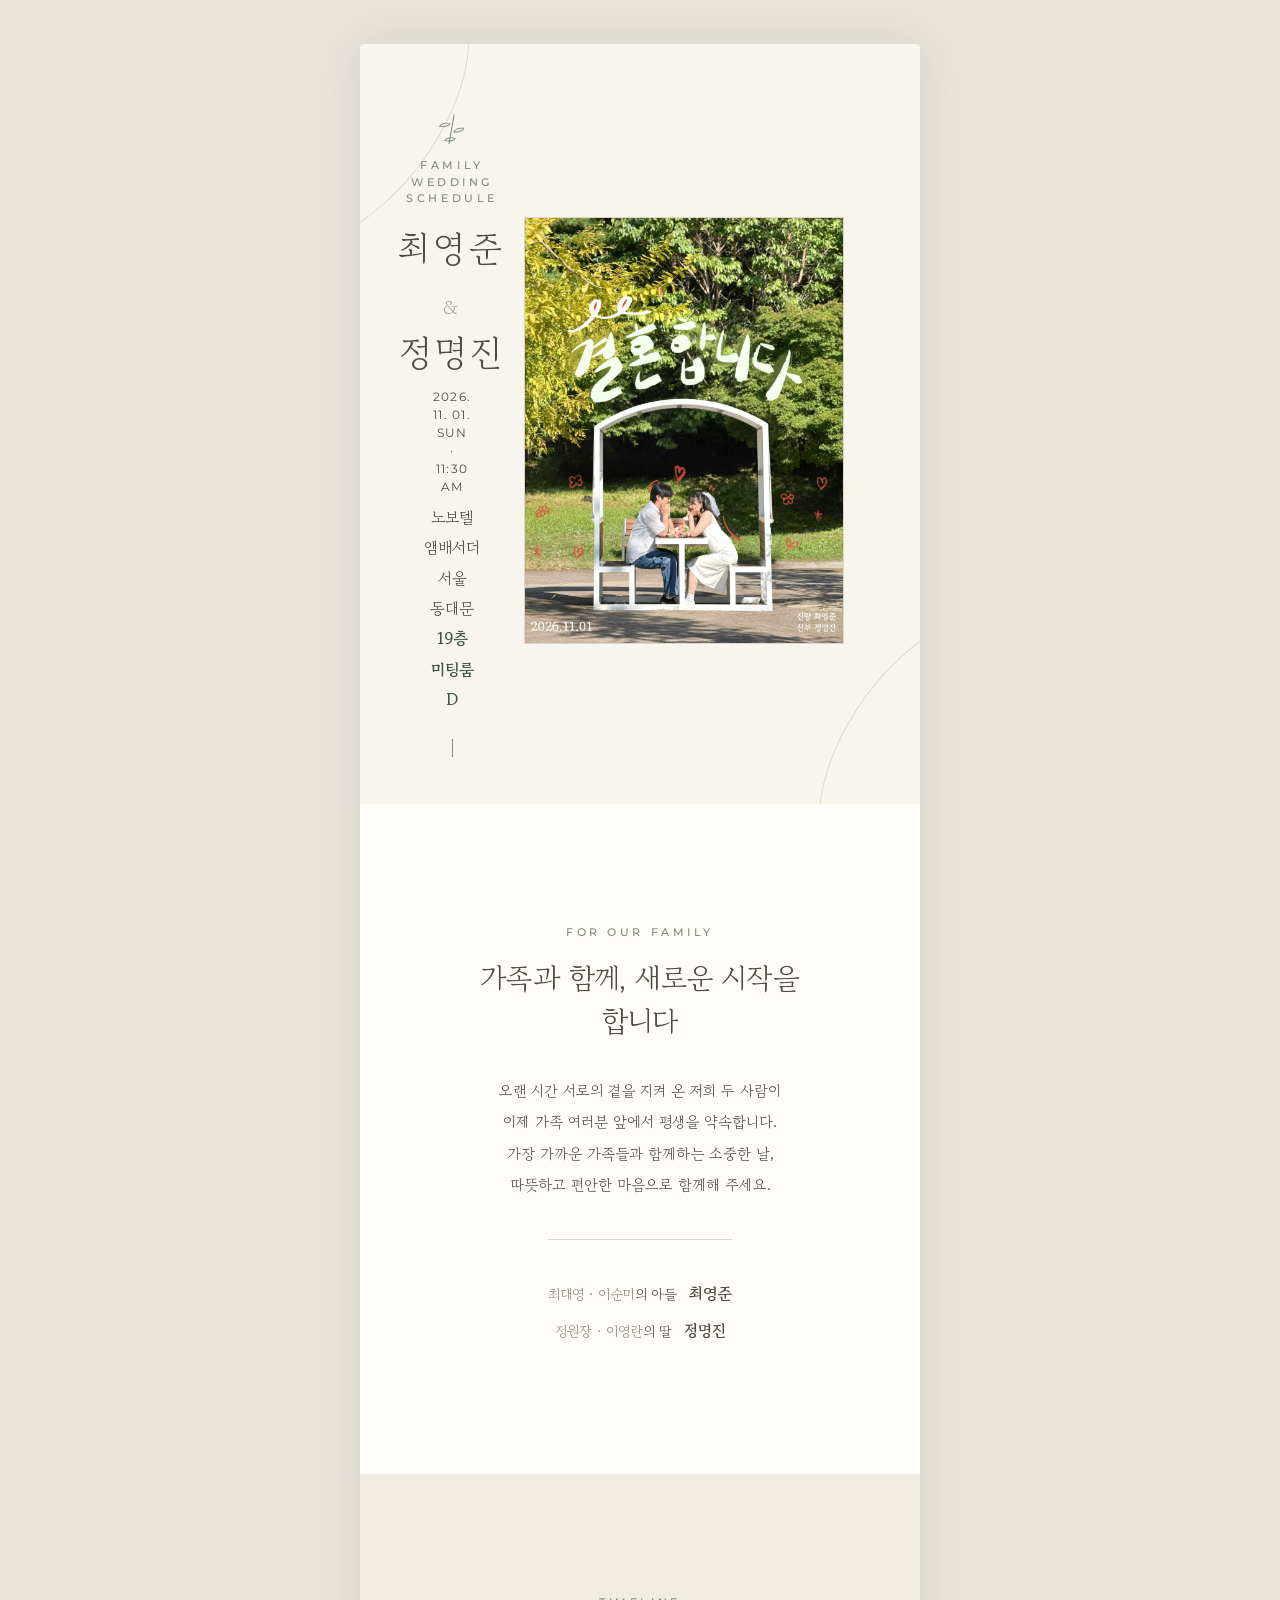
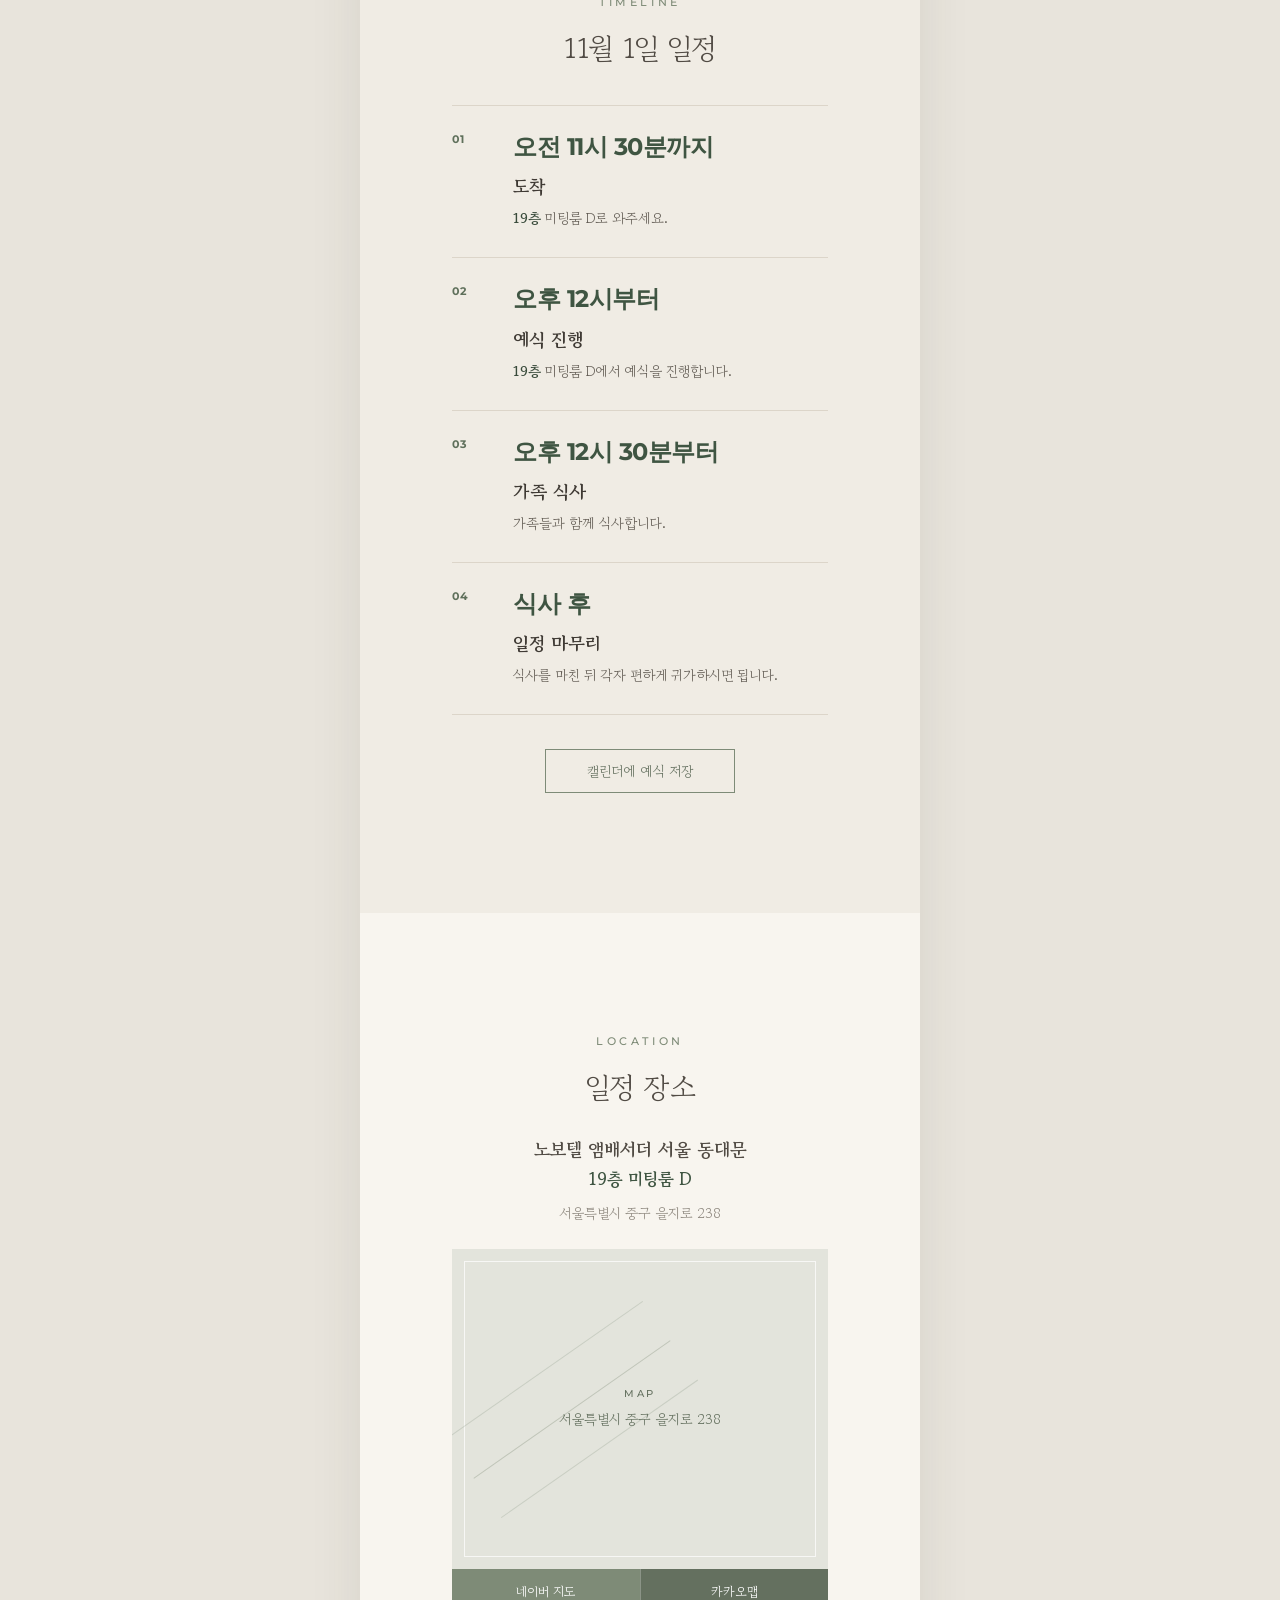
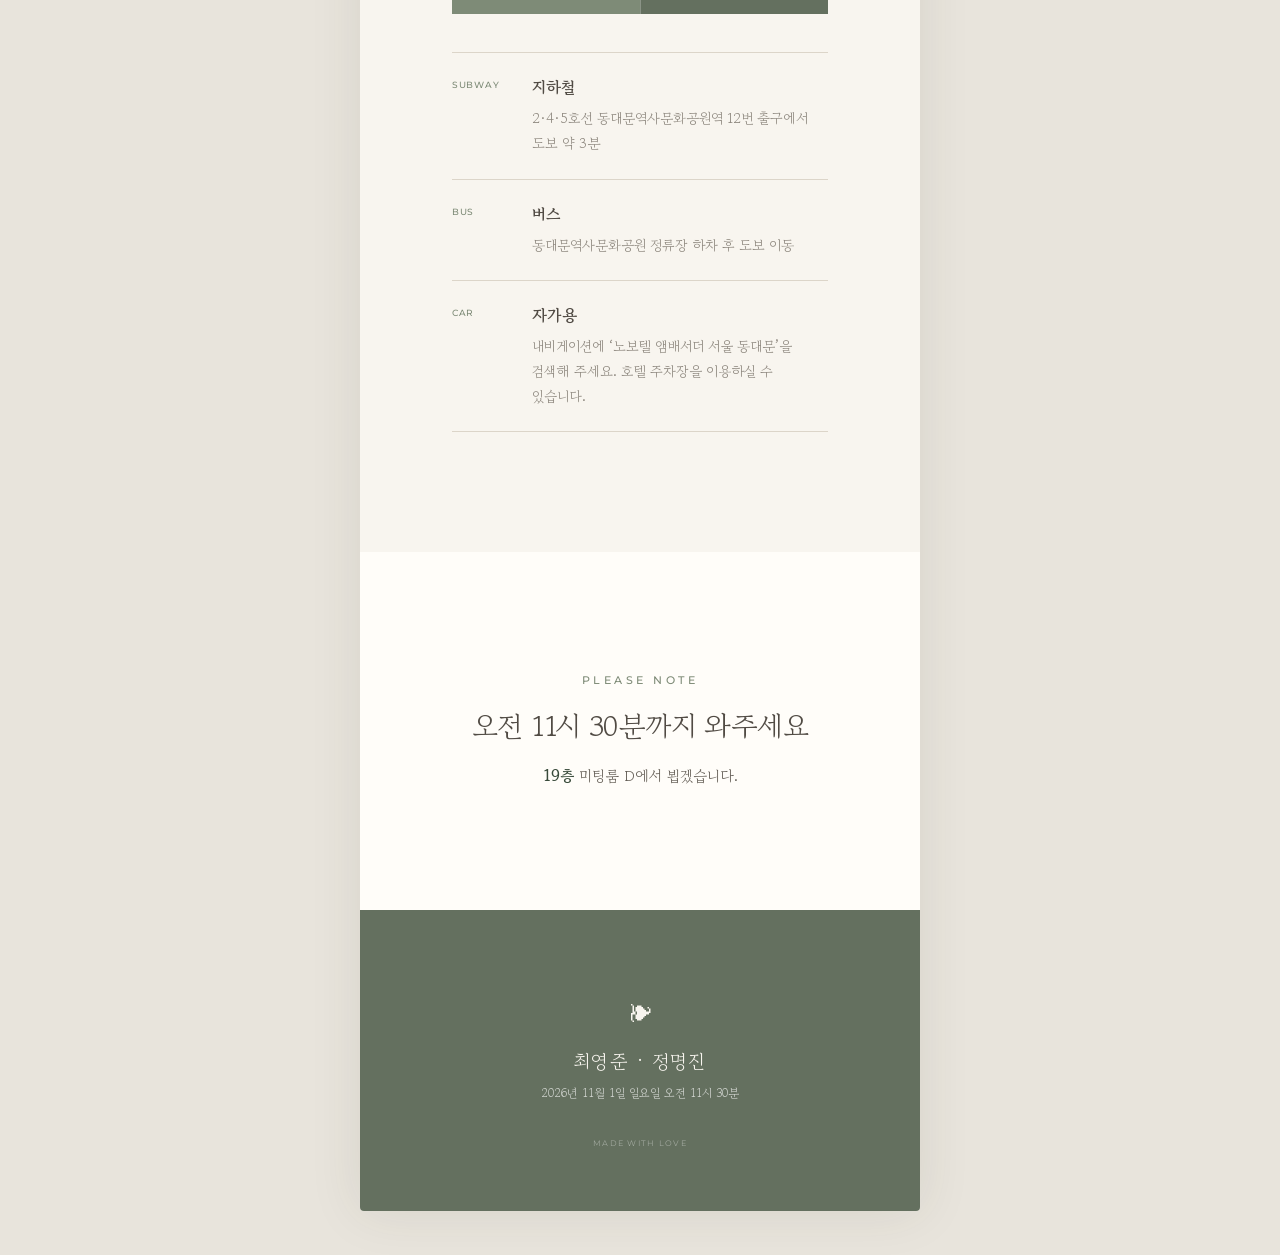
==== commit 3e126e6c: "Add family wedding greeting" ====
--- a/static/wedding/family.html
+++ b/static/wedding/family.html
@@ -11,8 +11,8 @@
     <link rel="preconnect" href="https://fonts.googleapis.com" />
     <link rel="preconnect" href="https://fonts.gstatic.com" crossorigin />
     <link href="https://fonts.googleapis.com/css2?family=Gowun+Batang:wght@400;700&family=Montserrat:wght@400;500;600;700&display=swap" rel="stylesheet" />
-    <script type="module" crossorigin src="./assets/main-C6PV7IXB.js"></script>
-    <link rel="stylesheet" crossorigin href="./assets/main-CI72Wf-q.css">
+    <script type="module" crossorigin src="./assets/main-BO5bbmXB.js"></script>
+    <link rel="stylesheet" crossorigin href="./assets/main-BfIRj7Ne.css">
   </head>
   <body data-page="family" data-theme="classic">
     <div class="scroll-progress" aria-hidden="true"><i></i></div>
--- a/static/wedding/assets/main-BfIRj7Ne.css
+++ b/static/wedding/assets/main-BfIRj7Ne.css
@@ -0,0 +1 @@
+:root{--paper:#f8f5ef;--paper-deep:#f0ece4;--ink:#514b44;--muted:#8d877e;--sage:#7e8b77;--sage-deep:#64705f;--line:#dcd5c9;--white:#fffdf9;--serif:"Gowun Batang", serif;--sans:"Montserrat", sans-serif}*{box-sizing:border-box}html{scroll-behavior:smooth}body{color:var(--ink);font-family:var(--serif);-webkit-font-smoothing:antialiased;background:#e8e4dc;margin:0}button,a{-webkit-tap-highlight-color:transparent}button{font:inherit}a{color:inherit;text-decoration:none}#invitation{background:var(--paper);width:100%;max-width:480px;margin:0 auto;overflow:hidden;box-shadow:0 0 52px #3e372c1a}.section{text-align:center;padding:98px max(20px,6vw);position:relative}.section-kicker{color:var(--sage);font:500 10px/1.5 var(--sans);letter-spacing:.32em;margin:0 0 15px}h1,h2,h3,p{word-break:keep-all}h2{letter-spacing:-.02em;margin:0;font-size:22px;font-weight:400;line-height:1.6}.section-note{color:var(--muted);margin:15px 0 35px;font-size:13px;line-height:1.9}.hero{flex-direction:column;align-items:center;min-height:100svh;padding-top:70px;padding-bottom:36px;display:flex;overflow:hidden}.hero:before,.hero:after{content:"";pointer-events:none;border:1px solid #7e8b7747;border-radius:50%;width:170px;height:310px;position:absolute;transform:rotate(36deg)}.hero:before{top:-115px;left:-128px}.hero:after{bottom:-85px;right:-135px}.botanical{width:30px;height:33px;margin-bottom:12px;position:relative;transform:rotate(-8deg)}.botanical:before{content:"";background:var(--sage);width:1px;height:30px;position:absolute;top:2px;left:14px;transform:rotate(18deg)}.botanical i{border:1px solid var(--sage);border-radius:100% 0;width:11px;height:6px;position:absolute}.botanical i:first-child{top:9px;left:3px;transform:rotate(18deg)}.botanical i:nth-child(2){top:16px;left:16px;transform:rotate(192deg)}.botanical i:nth-child(3){top:24px;left:6px;transform:rotate(22deg)}.eyebrow{color:var(--sage);font:500 10px/1.5 var(--sans);letter-spacing:.32em;margin:0 0 14px}.hero h1{letter-spacing:.08em;margin:0 0 11px;font-size:clamp(27px,8vw,31px);font-weight:400}.hero h1 .amp{color:#aaa397;margin:0 6px;font-size:18px}.hero__date{font:400 10px/1.5 var(--sans);letter-spacing:.11em;margin:0 0 31px}.hero__photo{width:100%}.hero__venue{margin:25px 0 0;font-size:14px;line-height:1.9}.hero__venue strong{font-weight:700}.scroll-cue{height:28px;margin-top:auto;padding-top:18px}.scroll-cue span{background:var(--sage);width:1px;height:18px;animation:1.8s ease-in-out infinite scroll;display:block}.photo{border:1px solid var(--line);color:#a7a095;cursor:pointer;background:linear-gradient(145deg,#eeebe4,#faf7f1);justify-content:center;align-items:center;width:100%;padding:0;display:flex;position:relative;overflow:hidden}.photo--empty{cursor:default;flex-direction:column;gap:8px}.photo--empty:before,.map-placeholder:before{content:"";border:1px solid #ffffffb8;position:absolute;inset:12px}.photo--empty span,.map-placeholder>span{font:500 10px/1 var(--sans);letter-spacing:.28em}.photo--empty small{font-size:11px}.photo img{object-fit:cover;width:100%;height:100%;transition:transform .6s;display:block}.photo:hover img{transform:scale(1.025)}.photo--main{aspect-ratio:3/4}.greeting{background:var(--white)}.greeting__copy{margin:35px 0 42px;font-size:15px;line-height:2.15}.family{border-top:1px solid var(--line);padding-top:27px;display:inline-block}.family p{margin:9px 0;font-size:13px}.family span{color:var(--muted)}.family strong{margin-left:8px;font-size:15px;font-weight:700}.story{background:var(--paper)}.story__days{color:var(--sage-deep);margin:28px 0 8px}.story__days strong{font:400 clamp(40px, 12vw, 58px)/1 var(--sans);letter-spacing:-.05em}.story__days span{margin-left:7px;font-size:12px}.story__timeline{grid-template-columns:1fr 48px 1fr;align-items:center;margin:42px 0 34px;display:grid;position:relative}.story__timeline:before{content:"";z-index:0;background:var(--line);height:1px;position:absolute;top:50%;left:12%;right:12%}.story__timeline article{z-index:1;background:var(--paper);padding:13px 7px;position:relative}.story__timeline time,.story__timeline strong,.story__timeline span{display:block}.story__timeline time{color:var(--sage);font:500 9px/1.4 var(--sans);letter-spacing:.07em}.story__timeline strong{margin:8px 0 4px;font-size:13px}.story__timeline span{color:var(--muted);font-size:10px}.story__timeline>div{z-index:2;border:1px solid var(--line);background:var(--paper);border-radius:50%;place-items:center;width:38px;height:38px;margin:auto;display:grid;position:relative}.story__timeline i{color:var(--sage);font-size:10px;font-style:normal}.story__copy{color:var(--muted);margin:0;font-size:13px;line-height:2}.date-section{background:var(--paper-deep)}.date-section__time{color:var(--muted);margin:5px 0 36px;font-size:13px}.calendar{border-top:1px solid var(--line);border-bottom:1px solid var(--line);padding:25px 18px 29px}.calendar__header{color:var(--muted);font:400 9px/1 var(--sans);letter-spacing:.12em;justify-content:center;align-items:end;gap:12px;margin-bottom:23px;display:flex}.calendar__header strong{color:var(--ink);font:400 31px/1 var(--serif)}.calendar__week,.calendar__days{grid-template-columns:repeat(7,1fr);align-items:center;display:grid}.calendar__week{color:var(--muted);margin-bottom:13px;font-size:11px}.calendar__week span:first-child{color:#a77d76}.calendar__days{font:400 11px/30px var(--sans);row-gap:10px}.calendar__days .is-wedding{z-index:0;color:#fff;position:relative}.calendar__days .is-wedding:before{content:"";z-index:-1;background:var(--sage);border-radius:50%;width:30px;height:30px;margin:auto;position:absolute;inset:0}.calendar__days .is-wedding:after{content:"♥";color:var(--sage);font-size:8px;position:absolute;bottom:-16px;left:50%;transform:translate(-50%)}.countdown{justify-content:center;align-items:start;gap:9px;margin:41px 0 18px;display:flex}.countdown div{min-width:43px}.countdown strong{font:400 22px/1 var(--sans);display:block}.countdown span{color:var(--muted);font:400 7px/1 var(--sans);letter-spacing:.08em;margin-top:7px;display:block}.countdown b{color:#b8b1a7;font:400 16px/1 var(--sans)}.countdown-message{margin:0 0 28px;font-size:12px}.countdown-message strong{color:var(--sage-deep);font-weight:700}.line-button{border:1px solid var(--sage);min-width:190px;min-height:44px;color:var(--sage-deep);cursor:pointer;background:0 0;border-radius:0;padding:10px 22px;font-size:12px}.gallery{background:var(--white)}.gallery__grid{grid-template-columns:repeat(2,1fr);gap:8px;display:grid}.gallery__grid .photo{aspect-ratio:1/1.2}.gallery__grid .photo--landscape{aspect-ratio:4/3;grid-column:1/-1}.gallery__grid .photo--wide{aspect-ratio:1.55;grid-column:1/-1}.location__summary{margin:28px 0 26px}.location__summary strong,.location__summary span{display:block}.location__summary strong{font-size:16px}.location__summary span{color:var(--sage-deep);margin-top:4px;font-size:13px}.location__summary p{color:var(--muted);margin:12px 0 0;font-size:12px}.map-placeholder{height:220px;color:var(--sage-deep);background:#e3e4dc;flex-direction:column;justify-content:center;gap:10px;display:flex;position:relative;overflow:hidden}.map-placeholder:after{content:"";background:#7e8b7759;width:240px;height:1px;position:absolute;transform:rotate(-35deg);box-shadow:0 48px #7e8b7740,0 -48px #7e8b7740}.map-placeholder>*{z-index:1}.map-placeholder p{margin:0;font-size:11px}.map-buttons{grid-template-columns:1fr 1fr;margin-bottom:38px;display:grid}.map-buttons a{background:var(--sage);color:#fff;padding:13px 8px;font-size:11px}.map-buttons a+a{background:var(--sage-deep);border-left:1px solid #ffffff40}.transport{text-align:left}.transport article{border-top:1px solid var(--line);grid-template-columns:55px 1fr;gap:8px;padding:22px 0;display:grid}.transport article:last-child{border-bottom:1px solid var(--line)}.transport article>span{color:var(--sage);font:500 8px/1.4 var(--sans);letter-spacing:.08em;padding-top:4px}.transport h3{margin:0 0 7px;font-size:14px}.transport p{color:var(--muted);margin:0;font-size:12px;line-height:1.8}.contact{background:var(--paper-deep)}.contact__buttons{grid-template-columns:1fr 1fr;gap:8px;margin-bottom:34px;display:grid}.person-button{border:1px solid var(--line);background:#ffffff6b;padding:20px 12px}.person-button span,.person-button strong,.person-button em{display:block}.person-button span{color:var(--muted);font-size:10px}.person-button strong{margin:4px 0 13px;font-size:15px}.person-button em{color:var(--sage-deep);font-size:10px;font-style:normal}.notice{border:1px solid var(--line);color:var(--muted);margin:34px 0 0;padding:16px;font-size:11px;line-height:1.8}.footer{padding-top:73px;padding-bottom:calc(48px + env(safe-area-inset-bottom));background:var(--sage-deep);color:#f8f5ef}.footer__mark{margin-bottom:18px;font-size:24px}.footer p{letter-spacing:.06em;margin:0;font-size:17px}.footer>span{color:#ffffffad;margin:10px 0 26px;font-size:10px;display:block}.share-button{color:#fff;cursor:pointer;background:0 0;border:1px solid #ffffff8c;min-width:180px;min-height:44px;font-size:11px}.footer small{color:#fff6;font:400 8px/1 var(--sans);letter-spacing:.16em;text-transform:uppercase;margin-top:38px;display:block}.toast{z-index:50;color:#fff;opacity:0;pointer-events:none;background:#302e2ae6;border-radius:30px;padding:11px 18px;font-size:12px;transition:all .25s;position:fixed;bottom:28px;left:50%;transform:translate(-50%,12px)}.toast.is-visible{opacity:1;transform:translate(-50%)}.photo-modal{background:0 0;border:0;width:min(100% - 28px,600px);max-height:90vh;padding:0;overflow:visible}.photo-modal::backdrop{background:#1e1d1be6}.photo-modal img{object-fit:contain;width:100%;max-height:86vh;display:block}.photo-modal__close{z-index:1;color:#fff;width:38px;height:38px;font:300 29px/1 var(--sans);cursor:pointer;background:0 0;border:0;position:absolute;top:-43px;right:-3px}.theme-picker{z-index:40;top:max(10px, env(safe-area-inset-top));color:#fff;-webkit-backdrop-filter:blur(14px);backdrop-filter:blur(14px);background:#262522db;border:1px solid #ffffff38;border-radius:999px;align-items:center;gap:9px;width:min(100% - 20px,720px);padding:7px 8px 7px 12px;display:flex;position:fixed;left:50%;transform:translate(-50%);box-shadow:0 8px 25px #0000002e}.theme-picker>span{color:#ffffff94;font:500 7px/1 var(--sans);letter-spacing:.16em;flex:none}.theme-picker>div{scrollbar-width:none;flex:1;gap:3px;display:flex;overflow-x:auto}.theme-picker>div::-webkit-scrollbar{display:none}.theme-picker button{color:#ffffffad;cursor:pointer;white-space:nowrap;background:0 0;border:0;border-radius:999px;flex:1 0 auto;min-height:32px;padding:6px 11px;font-size:10px}.theme-picker button[aria-pressed=true]{color:#302e2b;background:#fff;font-weight:700}.scroll-progress{z-index:60;pointer-events:none;height:2px;position:fixed;inset:0 0 auto}.scroll-progress i{background:var(--sage);transform-origin:0;width:100%;height:100%;display:block;transform:scaleX(0)}.marquee{display:none;overflow:hidden}.hero__issue{display:none}.no-gift{border-top:1px solid var(--line);border-bottom:1px solid var(--line);width:min(100%,590px);margin:30px auto 0;padding:27px 20px}.no-gift span{color:var(--sage);margin-bottom:10px;font-size:18px;display:block}.no-gift p{color:var(--muted);margin:0;font-size:12px;line-height:1.9}.reveal{opacity:0;transition:opacity .8s,transform .8s cubic-bezier(.2,.65,.3,1);transform:translateY(18px)}.reveal.is-shown{opacity:1;transform:translateY(0)}.hero .reveal:nth-of-type(2){transition-delay:80ms}.hero .reveal:nth-of-type(3){transition-delay:.16s}.hero__photo.reveal{transition-delay:.24s}@keyframes scroll{0%,to{transform-origin:top;opacity:.3;transform:scaleY(.28)}50%{opacity:1;transform:scaleY(1)}}@media (width<=359px){.section{padding-top:76px;padding-bottom:76px}.hero{min-height:auto;padding-top:45px;padding-bottom:28px}.hero h1{font-size:25px}.hero__date{letter-spacing:.06em}.greeting__copy{font-size:13px;line-height:2}.family p{font-size:12px}.story__timeline{grid-template-columns:1fr 36px 1fr}.story__timeline>div{width:30px;height:30px}.story__timeline span{display:none}.countdown{gap:4px}.countdown div{min-width:40px}.transport article{grid-template-columns:48px 1fr}}body[data-theme=archive]{--paper:#eee9df;--paper-deep:#ded7cb;--ink:#26231f;--muted:#746d63;--sage:#8f382d;--sage-deep:#70271f;--line:#bcb3a5;--white:#f8f4eb;font-family:var(--serif);background:#cbc4b9;padding:0}body[data-theme=archive] #invitation{background:var(--paper);border-radius:0;width:100%;max-width:1160px;box-shadow:0 30px 90px #1e19142e}body[data-theme=archive] .hero{color:#fffaf0;isolation:isolate;background:#191714;min-height:100svh;padding:0;display:block}body[data-theme=archive] .hero:before{z-index:1;background:linear-gradient(#100d0a1f 20%,#100d0ad1 100%);border:0;border-radius:0;width:auto;height:auto;inset:0;transform:none}body[data-theme=archive] .hero:after{content:"THE ARCHIVE / 2013—2026";z-index:3;color:#fffaf08f;width:auto;height:auto;font:500 8px/1 var(--sans);letter-spacing:.28em;transform-origin:0 0;white-space:nowrap;border:0;inset:50% auto auto 18px;transform:rotate(-90deg)translate(-50%)}body[data-theme=archive] .botanical{display:none}body[data-theme=archive] .hero__photo{z-index:0;width:100%;height:100%;position:absolute;inset:0}body[data-theme=archive] .hero__photo .photo{aspect-ratio:auto;border:0;width:100%;height:100%}body[data-theme=archive] .hero__photo img{object-position:center;filter:sepia(.13)saturate(.72)contrast(1.08)}body[data-theme=archive] .hero .eyebrow{z-index:3;color:#fffaf0;margin:0;position:absolute;top:88px;left:46px}body[data-theme=archive] .hero h1{z-index:3;color:#fffaf0;font-family:"DM Serif Display", var(--serif);letter-spacing:-.045em;text-align:left;grid-template-rows:auto auto auto;gap:1px;margin:0;font-size:clamp(50px,15vw,78px);line-height:.82;display:grid;position:absolute;bottom:172px;left:46px;right:24px}body[data-theme=archive] .hero h1 .name--groom{grid-row:1}body[data-theme=archive] .hero h1 .name--bride{grid-row:3}body[data-theme=archive] .hero h1 .amp{color:#e7b8a8;grid-row:2;justify-self:end;margin:-4px 18% -2px 0;font:italic 31px/1 DM Serif Display,serif;position:static}body[data-theme=archive] .hero__date{z-index:3;color:#fffaf0c2;margin:0;position:absolute;bottom:132px;left:48px}body[data-theme=archive] .hero__venue{z-index:3;text-align:left;margin:0;position:absolute;bottom:43px;left:48px}body[data-theme=archive] .hero__issue{z-index:3;color:#fffaf0;text-align:center;border:1px solid #fffaf094;gap:5px;width:88px;padding:14px 10px;display:grid;position:absolute;top:76px;right:18px}body[data-theme=archive] .hero__issue span,body[data-theme=archive] .hero__issue i{font:500 7px/1.2 var(--sans);letter-spacing:.12em}body[data-theme=archive] .hero__issue b{font:400 10px/1.3 var(--serif)}body[data-theme=archive] .hero__issue i{font-style:normal}body[data-theme=archive] .hero .scroll-cue{z-index:3;margin:0;position:absolute;bottom:45px;right:28px}body[data-theme=archive] .marquee{background:#ded7cb;border-top:1px solid #a59b8d;border-bottom:1px solid #a59b8d;display:block}body[data-theme=archive] .marquee div{color:#5d564e;width:max-content;font:500 9px/1 var(--sans);letter-spacing:.18em;gap:25px;padding:13px 0;animation:25s linear infinite archive-marquee;display:flex}body[data-theme=archive] .marquee b{color:var(--sage)}body[data-theme=archive] .section:not(.hero):not(.footer){border-bottom:1px solid var(--line)}body[data-theme=archive] .section-kicker{color:var(--sage)}body[data-theme=archive] h2{font-family:"DM Serif Display", var(--serif);font-size:clamp(31px,7vw,58px);line-height:1.15}body[data-theme=archive] .story__days strong{color:#26231f;font-family:"DM Serif Display", var(--serif);font-size:clamp(72px,22vw,150px)}body[data-theme=archive] .story__timeline{border-top:1px solid #26231f;border-bottom:1px solid #26231f;padding:22px 8px}body[data-theme=archive] .story__timeline article,body[data-theme=archive] .story__timeline>div{background:var(--paper)}body[data-theme=archive] .calendar{background:#f7f2e9;border:1px solid #26231f;padding:30px 22px;box-shadow:8px 8px #9e9385}body[data-theme=archive] .calendar__days .is-wedding:before{background:#8f382d}body[data-theme=archive] .line-button{color:#fffaf0;background:#26231f;border:1px solid #26231f}body[data-theme=archive] .gallery{background:#d8d0c4}body[data-theme=archive] .gallery__grid{counter-reset:archive-photo;grid-template-columns:repeat(2,1fr);gap:18px 12px}body[data-theme=archive] .gallery__grid .photo{counter-increment:archive-photo;aspect-ratio:3/4;background:#f8f4eb;border:8px solid #f8f4eb;border-bottom-width:29px;overflow:visible;box-shadow:0 5px 16px #281f1826}body[data-theme=archive] .gallery__grid .photo:after{content:"NO. 0" counter(archive-photo);color:#6a6259;font:500 7px/1 var(--sans);letter-spacing:.1em;position:absolute;bottom:-21px;right:3px}body[data-theme=archive] .gallery__grid .photo:nth-child(3n+1){transform:rotate(-1.2deg)}body[data-theme=archive] .gallery__grid .photo:nth-child(3n+2){transform:rotate(1deg)}body[data-theme=archive] .gallery__grid .photo--landscape{aspect-ratio:4/3;grid-column:1/-1}body[data-theme=archive] .map-placeholder{background:#ded7cb;border:1px solid #26231f}body[data-theme=archive] .map-buttons a{background:#8f382d}body[data-theme=archive] .map-buttons a+a{background:#26231f}body[data-theme=archive] .person-button,body[data-theme=archive] .no-gift{background:#f7f2e9;border:1px solid #26231f}body[data-theme=archive] .footer{background:#26231f}body[data-theme=blue]{--paper:#b9d7f0;--paper-deep:#8bb9df;--ink:#082b58;--muted:#3e658b;--sage:#155caa;--sage-deep:#083f82;--line:#729fc8;--white:#dcecff;font-family:"Noto Sans KR", var(--sans);background:#082b58;padding:0}body[data-theme=blue] #invitation{background:var(--paper);width:100%;max-width:none;box-shadow:none;border-radius:0}body[data-theme=blue] .section{text-align:left}body[data-theme=blue] .hero{color:#082b58;background:#b9d7f0;align-items:flex-start;min-height:100svh;padding:0 22px 42px;display:flex}body[data-theme=blue] .hero:before{display:none}body[data-theme=blue] .hero:after{content:"BLUE HOUR";z-index:2;color:#dcecff;width:auto;height:auto;font:700 9px/1 var(--sans);letter-spacing:.28em;border:0;inset:calc(48svh - 4px) 20px auto auto;transform:translateY(-100%)}body[data-theme=blue] .botanical{display:none}body[data-theme=blue] .hero__photo{order:-3;width:calc(100% + 44px);height:48svh;margin:0 -22px 24px}body[data-theme=blue] .hero__photo .photo{aspect-ratio:auto;border:0;width:100%;height:100%}body[data-theme=blue] .hero__photo img{object-position:center;filter:saturate(.92)contrast(1.02)}body[data-theme=blue] .hero .eyebrow{color:#155caa;text-align:left;order:-2;width:100%;margin:0 0 14px;font-weight:700}body[data-theme=blue] .hero h1{color:#082b58;letter-spacing:-.09em;order:-1;grid-template-rows:auto auto auto;gap:7px;width:100%;margin:0;font:900 clamp(58px,17vw,98px)/.82 Noto Sans KR,sans-serif;display:grid}body[data-theme=blue] .hero h1 .name{display:block}body[data-theme=blue] .hero h1 .name--groom{text-align:left;grid-row:1}body[data-theme=blue] .hero h1 .name--bride{text-align:right;grid-row:3}body[data-theme=blue] .hero h1 .amp{color:#082b58;width:44px;height:44px;font:700 17px/1 var(--sans);letter-spacing:0;border:2px solid #082b58;border-radius:50%;grid-row:2;justify-self:center;place-items:center;margin:0;display:grid;position:static;transform:none}body[data-theme=blue] .hero__date{color:#082b58;text-align:left;border-top:2px solid #082b58;width:100%;margin:26px 0 0;padding-top:12px;font-weight:700}body[data-theme=blue] .hero__venue{text-align:left;width:100%;margin:15px 0 0}body[data-theme=blue] .hero__issue{display:none}body[data-theme=blue] .hero .scroll-cue{align-self:flex-start;margin:22px 0 0}body[data-theme=blue] .marquee{color:#dcecff;background:#082b58;display:block;overflow:hidden}body[data-theme=blue] .marquee div{width:max-content;font:600 9px/1 var(--sans);letter-spacing:.2em;gap:25px;padding:15px 0;animation:20s linear infinite archive-marquee;display:flex}body[data-theme=blue] .marquee b{color:#f6a354}body[data-theme=blue] .section:not(.hero):not(.footer){border-bottom:2px solid #082b58}body[data-theme=blue] .section-kicker{color:#155caa;align-items:center;gap:12px;width:100%;font-weight:700;display:flex}body[data-theme=blue] .section-kicker:after{content:"";background:#155caa;flex:1;height:2px}body[data-theme=blue] h2{letter-spacing:-.065em;max-width:760px;font:900 clamp(34px,8vw,78px)/1.05 Noto Sans KR,sans-serif}body[data-theme=blue] .greeting__copy,body[data-theme=blue] .family,body[data-theme=blue] .story__copy{text-align:left;margin-left:0}body[data-theme=blue] .story__days{color:#082b58;text-align:left;margin:35px 0 10px}body[data-theme=blue] .story__days strong{letter-spacing:-.09em;font:900 clamp(94px,28vw,210px)/.75 Noto Sans KR,sans-serif}body[data-theme=blue] .story__days span{font:700 10px/1 var(--sans);letter-spacing:.16em;margin:22px 0 0 4px;display:block}body[data-theme=blue] .story__timeline{border-top:2px solid #082b58;border-bottom:2px solid #082b58;margin-left:0}body[data-theme=blue] .story__timeline article{background:var(--paper);text-align:left}body[data-theme=blue] .story__timeline article:last-child{text-align:right}body[data-theme=blue] .story__timeline>div{background:#f6a354;border:2px solid #082b58}body[data-theme=blue] .date-section{background:#dcecff}body[data-theme=blue] .calendar{border-color:#082b58;max-width:720px;margin-left:0;padding:27px 0}body[data-theme=blue] .calendar__days .is-wedding:before{background:#f06e3d;border-radius:50% 50% 8px;transform:rotate(45deg)}body[data-theme=blue] .calendar__days .is-wedding{color:#fff}body[data-theme=blue] .countdown,body[data-theme=blue] .countdown-message{max-width:720px;margin-left:0}body[data-theme=blue] .countdown{justify-content:flex-start}body[data-theme=blue] .line-button{color:#dcecff;background:#082b58;border:2px solid #082b58;font-weight:700}body[data-theme=blue] .gallery{color:#dcecff;background:#082b58}body[data-theme=blue] .gallery .section-kicker,body[data-theme=blue] .gallery .section-note{color:#8bb9df}body[data-theme=blue] .gallery .section-kicker:after{background:#8bb9df}body[data-theme=blue] .gallery__grid{grid-template-columns:repeat(2,1fr);gap:4px}body[data-theme=blue] .gallery__grid .photo{aspect-ratio:3/4;border:0}body[data-theme=blue] .gallery__grid .photo--landscape{aspect-ratio:16/10;grid-column:1/-1}body[data-theme=blue] .map-placeholder{background:#8bb9df;border:2px solid #082b58}body[data-theme=blue] .map-buttons a{background:#155caa}body[data-theme=blue] .map-buttons a+a{background:#082b58}body[data-theme=blue] .person-button{text-align:left;background:0 0;border:2px solid #082b58}body[data-theme=blue] .no-gift{text-align:left;background:#dcecff;border:2px solid #082b58;margin-left:0}body[data-theme=blue] .footer{color:#dcecff;text-align:left;background:#082b58}body[data-theme=blue] .footer__mark{display:none}body[data-theme=orange]{--paper:#f6efe2;--paper-deep:#eadfce;--ink:#241f1a;--muted:#71675d;--sage:#f15a24;--sage-deep:#c33b12;--line:#b7aa99;--white:#fff9ee;font-family:"Noto Sans KR", var(--sans);background:#f15a24;padding:0}body[data-theme=orange] #invitation{background:var(--paper);border-radius:0;width:100%;max-width:1240px;box-shadow:0 28px 100px #4d1e0c40}body[data-theme=orange] .section{text-align:left}body[data-theme=orange] .hero{background-color:#f6efe2;background-image:radial-gradient(#f15a24 1.1px,#0000 1.1px);background-size:16px 16px;align-items:flex-start;min-height:100svh;padding:86px 20px 38px}body[data-theme=orange] .hero:before{content:"11.01";z-index:0;color:#f15a241f;width:auto;height:auto;font:900 clamp(100px, 30vw, 170px)/.8 var(--sans);letter-spacing:-.1em;border:0;top:44%;left:9px;transform:rotate(-90deg)}body[data-theme=orange] .hero:after{content:"OUR FIRST ISSUE";z-index:3;color:#fff9ee;width:auto;height:auto;font:700 8px/1 var(--sans);letter-spacing:.2em;border:0;top:99px;bottom:auto;right:27px;transform:none}body[data-theme=orange] .botanical{display:none}body[data-theme=orange] .hero__photo{z-index:1;order:-2;width:84%;height:49svh;margin:0 0 30px auto;transform:rotate(2.2deg)}body[data-theme=orange] .hero__photo:before{content:"";z-index:-1;background:#f15a24;position:absolute;inset:-9px}body[data-theme=orange] .hero__photo .photo{aspect-ratio:auto;border:0;height:100%}body[data-theme=orange] .hero__photo img{object-position:center 42%;filter:saturate(1.08)contrast(1.02)}body[data-theme=orange] .hero .eyebrow{z-index:2;color:#c33b12;text-align:left;width:100%;margin:0 0 16px;font-weight:700}body[data-theme=orange] .hero h1{z-index:2;color:#241f1a;letter-spacing:-.085em;grid-template-columns:1fr auto 1fr;align-items:center;width:100%;margin:0;font:900 clamp(44px,13vw,74px)/.9 Noto Sans KR,sans-serif;display:grid;position:relative}body[data-theme=orange] .hero h1 .name--bride{text-align:right}body[data-theme=orange] .hero h1 .amp{color:#fff9ee;letter-spacing:0;background:#f15a24;border-radius:50%;place-items:center;width:42px;height:42px;margin:0 7px;font-size:15px;display:grid}body[data-theme=orange] .hero__date{z-index:2;color:#fff9ee;text-align:left;background:#241f1a;width:100%;margin:25px 0 0;padding:11px 13px}body[data-theme=orange] .hero__venue{z-index:2;text-align:left;width:100%;margin:17px 0 0}body[data-theme=orange] .hero__issue{z-index:3;color:#fff9ee;text-align:center;background:#241f1a;border-radius:50%;place-items:center;width:74px;height:74px;display:grid;position:absolute;top:95px;left:8px;transform:rotate(-10deg)}body[data-theme=orange] .hero__issue span{font:700 8px/1 var(--sans);letter-spacing:.08em}body[data-theme=orange] .hero__issue b{font:500 8px/1 var(--sans)}body[data-theme=orange] .hero__issue i{display:none}body[data-theme=orange] .hero .scroll-cue{align-self:flex-start;margin:24px 0 0}body[data-theme=orange] .marquee{color:#fff9ee;background:#f15a24;display:block}body[data-theme=orange] .marquee div{width:max-content;font:700 9px/1 var(--sans);letter-spacing:.18em;gap:22px;padding:16px 0;animation:17s linear infinite archive-marquee;display:flex}body[data-theme=orange] .marquee b{color:#241f1a}body[data-theme=orange] .section:not(.hero):not(.footer){border-bottom:2px solid #241f1a}body[data-theme=orange] .section-kicker{color:#fff9ee;background:#f15a24;padding:7px 10px;font-weight:700;display:inline-block;transform:rotate(-1.5deg)}body[data-theme=orange] h2{letter-spacing:-.065em;max-width:820px;font:900 clamp(34px,8vw,80px)/1.08 Noto Sans KR,sans-serif}body[data-theme=orange] .greeting__copy,body[data-theme=orange] .family,body[data-theme=orange] .story__copy{text-align:left;margin-left:0}body[data-theme=orange] .story__days{color:#f15a24;text-align:left;margin:42px 0 10px}body[data-theme=orange] .story__days strong{font:900 clamp(100px, 29vw, 220px)/.72 var(--sans);letter-spacing:-.11em}body[data-theme=orange] .story__days span{font:700 11px/1 var(--sans);letter-spacing:.16em;margin-top:24px;display:block}body[data-theme=orange] .story__timeline{background:#fff9ee;border:2px solid #241f1a;margin-left:0;padding:18px 8px;box-shadow:8px 8px #f15a24}body[data-theme=orange] .story__timeline article,body[data-theme=orange] .story__timeline>div{background:#fff9ee}body[data-theme=orange] .story__timeline>div{background:#f15a24;border:2px solid #241f1a}body[data-theme=orange] .date-section{background:#eadfce}body[data-theme=orange] .calendar{background:#fff9ee;border:2px solid #241f1a;max-width:720px;margin-left:0;padding:29px 22px;box-shadow:10px 10px #f15a24}body[data-theme=orange] .calendar__days .is-wedding:before{background:#f15a24;border-radius:0;transform:rotate(-5deg)}body[data-theme=orange] .countdown,body[data-theme=orange] .countdown-message{max-width:720px;margin-left:0}body[data-theme=orange] .countdown{justify-content:flex-start}body[data-theme=orange] .line-button{color:#fff9ee;background:#241f1a;border:2px solid #241f1a;font-weight:700;box-shadow:5px 5px #f15a24}body[data-theme=orange] .gallery{color:#fff9ee;background:#f15a24}body[data-theme=orange] .gallery .section-kicker{color:#c33b12;background:#fff9ee}body[data-theme=orange] .gallery .section-note{color:#fff9eec7}body[data-theme=orange] .gallery__grid{background:#241f1a;grid-template-columns:repeat(2,1fr);gap:14px;padding:9px}body[data-theme=orange] .gallery__grid .photo{aspect-ratio:3/4;border:0}body[data-theme=orange] .gallery__grid .photo:nth-child(4n+1){transform:rotate(-.7deg)}body[data-theme=orange] .gallery__grid .photo:nth-child(4n+2){transform:rotate(.7deg)}body[data-theme=orange] .gallery__grid .photo--landscape{aspect-ratio:4/3;grid-column:1/-1}body[data-theme=orange] .map-placeholder{background:#eadfce;border:2px solid #241f1a}body[data-theme=orange] .map-buttons a{background:#f15a24}body[data-theme=orange] .map-buttons a+a{background:#241f1a}body[data-theme=orange] .person-button{text-align:left;background:#fff9ee;border:2px solid #241f1a;box-shadow:5px 5px #f15a24}body[data-theme=orange] .no-gift{text-align:left;background:#fff9ee;border:2px solid #241f1a;margin-left:0}body[data-theme=orange] .footer{color:#fff9ee;text-align:left;background:#241f1a}body[data-theme=orange] .footer__mark{display:none}@keyframes archive-marquee{to{transform:translate(-50%)}}@media (width>=900px){body[data-theme=archive] .hero h1{width:min(700px,58vw);font-size:clamp(76px,8vw,124px);bottom:162px;left:max(68px,8vw);right:auto}body[data-theme=archive] .hero h1 .amp{margin-right:28%}body[data-theme=archive] .hero .eyebrow,body[data-theme=archive] .hero__date,body[data-theme=archive] .hero__venue{left:max(70px,8vw)}body[data-theme=archive] .hero__issue{width:115px;padding:20px 14px;top:92px;right:max(50px,6vw)}body[data-theme=archive] .gallery__grid{grid-template-columns:repeat(4,1fr)}body[data-theme=archive] .gallery__grid .photo--landscape{grid-column:span 2}body[data-theme=blue] .hero{grid-template-rows:auto auto auto 1fr auto;grid-template-columns:1.25fr .75fr;column-gap:clamp(44px,6vw,100px);min-height:100svh;padding:64px max(48px,6vw);display:grid}body[data-theme=blue] .hero__photo{order:0;grid-area:1/1/6;width:100%;height:100%;margin:0}body[data-theme=blue] .hero .eyebrow{order:0;grid-area:1/2}body[data-theme=blue] .hero h1{order:0;grid-area:2/2;align-self:center;display:block}body[data-theme=blue] .hero h1 .name{font-size:clamp(72px,7.5vw,132px);line-height:.84}body[data-theme=blue] .hero h1 .name--bride{text-align:left}body[data-theme=blue] .hero h1 .amp{width:54px;height:54px;margin:16px 0;position:static;transform:none}body[data-theme=blue] .hero__date{grid-area:3/2}body[data-theme=blue] .hero__venue{grid-area:4/2;align-self:center}body[data-theme=blue] .hero .scroll-cue{grid-area:5/2}body[data-theme=blue] .hero:after{inset:auto auto 82px calc(max(48px,6vw) + 22px);transform:none}body[data-theme=blue] .section:not(.hero):not(.footer){padding:130px max(90px,10vw)}body[data-theme=blue] .gallery__grid{grid-template-columns:repeat(4,1fr)}body[data-theme=blue] .gallery__grid .photo--landscape{grid-column:span 2}body[data-theme=blue] .location__summary,body[data-theme=blue] .map-placeholder,body[data-theme=blue] .map-buttons,body[data-theme=blue] .transport,body[data-theme=blue] .contact__buttons,body[data-theme=blue] .no-gift{width:min(100%,980px);margin-left:0}body[data-theme=orange] .hero{grid-template-rows:auto auto auto auto 1fr auto;grid-template-columns:.88fr 1.12fr;gap:0 70px;min-height:100svh;padding:82px max(60px,7vw) 58px;display:grid}body[data-theme=orange] .hero__photo{order:0;grid-area:1/2/7;width:92%;height:100%;margin:0 0 0 auto}body[data-theme=orange] .hero .eyebrow{grid-area:1/1}body[data-theme=orange] .hero h1{grid-area:2/1;align-self:center;display:block}body[data-theme=orange] .hero h1 .name{text-align:left;font-size:clamp(66px,7.2vw,126px);line-height:.84;display:block}body[data-theme=orange] .hero h1 .amp{margin:18px 0}body[data-theme=orange] .hero__date{grid-area:3/1}body[data-theme=orange] .hero__venue{grid-area:4/1}body[data-theme=orange] .hero .scroll-cue{grid-area:6/1}body[data-theme=orange] .hero__issue{width:92px;height:92px;top:44px;left:auto;right:calc(max(60px,7vw) - 22px)}body[data-theme=orange] .section:not(.hero):not(.footer){padding:130px max(90px,10vw)}body[data-theme=orange] .gallery__grid{grid-template-columns:repeat(4,1fr);gap:18px}body[data-theme=orange] .gallery__grid .photo--landscape{grid-column:span 2}body[data-theme=orange] .location__summary,body[data-theme=orange] .map-placeholder,body[data-theme=orange] .map-buttons,body[data-theme=orange] .transport,body[data-theme=orange] .contact__buttons,body[data-theme=orange] .no-gift{width:min(100%,980px);margin-left:0}}body[data-page=notice],body[data-page=family],body[data-page=invitation]{background:#e8e4dc}body[data-page=notice] .announcement{background:var(--white)}.announcement__copy{color:var(--ink);margin:34px 0 42px;font-size:14px;line-height:2.15}.notice-date{background:var(--paper-deep)}.notice-date__time{color:var(--sage-deep);font:500 15px/1.5 var(--sans);letter-spacing:.04em;margin:10px 0 28px}.notice-date__family{border-top:1px solid var(--line);border-bottom:1px solid var(--line);width:min(100%,320px);color:var(--muted);margin:0 auto 30px;padding:22px 16px;font-size:12px;line-height:1.9}.post-wedding{background:var(--white)}.post-wedding__grid{grid-template-columns:repeat(2,1fr);gap:8px;display:grid}.post-wedding__grid .photo{min-height:230px}.post-wedding__grid .photo--landscape{grid-column:1/-1;min-height:210px}.post-wedding__grid .photo--empty{background:linear-gradient(145deg,#efede7,#fbf8f2)}.family-intro{background:var(--white);padding-bottom:82px}.family-intro__copy{color:var(--ink);margin:32px 0 38px;font-size:15px;line-height:2.1}.family-intro .family{padding-top:30px}.family-intro .family p{font-size:14px;line-height:1.8}.family-intro .family strong{font-size:16px}.schedule-section{background:var(--paper-deep)}.family-schedule{border-top:1px solid var(--line);text-align:left;margin:36px 0 34px}.family-schedule article{border-bottom:1px solid var(--line);grid-template-columns:42px 1fr;gap:14px;padding:25px 0;display:grid}.family-schedule article>span{color:#5f705b;font:700 10px/1.5 var(--sans);letter-spacing:.12em}.family-schedule time{color:#3f5542;font:700 clamp(17px, 4.8vw, 20px)/1.35 var(--sans);letter-spacing:-.02em;margin-bottom:10px;display:block}.family-schedule h3{color:#3f3a34;margin:0 0 7px;font-size:16px;font-weight:700}.family-schedule p{color:#625c54;margin:0;font-size:12px;line-height:1.8}.schedule-floor{color:#394b3b;font-weight:800}body[data-page=family] .hero__venue{color:#4a453f}body[data-page=family] .hero__venue strong{color:#3f5542;font-weight:800}body[data-page=family] .location__summary span{color:#3f5542;font-size:15px;font-weight:800}body[data-page=family] .family-note .section-note{color:#625c54}body[data-page=family] .section-kicker,body[data-page=family] .eyebrow{font-size:11px}body[data-page=family] h2{font-size:clamp(25px,7vw,29px);line-height:1.5}body[data-page=family] .section-note{font-size:15px;line-height:1.85}body[data-page=family] .hero h1{font-size:clamp(30px,9vw,36px)}body[data-page=family] .hero__date{font-size:12px}body[data-page=family] .hero__venue{font-size:16px}body[data-page=family] .family-schedule article{grid-template-columns:45px 1fr;gap:16px}body[data-page=family] .family-schedule article>span{font-size:11px}body[data-page=family] .family-schedule time{font-size:clamp(20px,5.6vw,24px)}body[data-page=family] .family-schedule h3{font-size:18px}body[data-page=family] .family-schedule p{font-size:14px;line-height:1.85}body[data-page=family] .location__summary strong{font-size:18px}body[data-page=family] .location__summary span{font-size:17px}body[data-page=family] .location__summary p,body[data-page=family] .map-placeholder p{font-size:14px}body[data-page=family] .map-buttons a{font-size:13px}body[data-page=family] .transport article>span{font-size:9px}body[data-page=family] .transport h3{font-size:16px}body[data-page=family] .transport p,body[data-page=family] .line-button{font-size:14px}body[data-page=family] .footer p{font-size:19px}body[data-page=family] .footer>span{font-size:12px}.family-schedule .is-pending time{color:#9b8f7f}.family-schedule .is-pending time:after{content:" · 입력 예정";font-weight:400}.family-note,.wedding-notice{background:var(--white)}.family-note .section-note{margin-bottom:0}@media (width>=720px){body[data-page=notice] #invitation,body[data-page=family] #invitation,body[data-page=invitation] #invitation{max-width:560px}.post-wedding__grid .photo{min-height:290px}.post-wedding__grid .photo--landscape{min-height:260px}}@media (width>=600px){body{padding:32px 0}#invitation{border-radius:4px;width:calc(100% - 48px);max-width:720px}.section{padding:112px clamp(52px,9vw,76px)}h2{font-size:25px}.hero{min-height:min(920px,100svh - 64px);padding-top:74px;padding-bottom:44px}.hero__photo{width:min(100%,430px)}.hero h1{font-size:33px}.greeting__copy{font-size:16px}.calendar,.countdown,.countdown-message{width:min(100%,500px);margin-left:auto;margin-right:auto}.gallery__grid{grid-template-columns:repeat(3,1fr);gap:10px}.gallery__grid .photo--landscape{grid-column:span 2}.gallery__grid .photo--wide{aspect-ratio:1.55;grid-column:span 2}.location__summary,.map-placeholder,.map-buttons,.transport,.contact__buttons,.notice{width:min(100%,590px);margin-left:auto;margin-right:auto}.map-placeholder{height:280px}.transport article{grid-template-columns:72px 1fr}.person-button{padding:24px 16px}.photo-modal{width:min(100% - 60px,760px)}}@media (width>=900px){body{padding:44px 0}#invitation{width:calc(100% - 80px);max-width:920px}.section{padding:120px 92px}.hero{grid-template-rows:auto auto auto auto 1fr auto;grid-template-columns:minmax(0,1fr) minmax(320px,.86fr);column-gap:72px;min-height:min(760px,100svh - 88px);padding-top:68px;padding-bottom:55px;display:grid}.hero .botanical,.hero .eyebrow,.hero h1,.hero__date,.hero__venue,.hero .scroll-cue{grid-column:1;justify-self:center}.hero .botanical{grid-row:1}.hero .eyebrow{grid-row:2}.hero h1{grid-row:3;font-size:36px}.hero__date{grid-row:4;margin-bottom:0}.hero__venue{grid-row:5;align-self:center;margin-top:0;font-size:15px}.hero .scroll-cue{grid-row:6;align-self:end;margin:0}.hero__photo{grid-area:1/2/7;align-self:center;width:100%;max-width:none}.hero:before{top:-90px;left:-92px}.hero:after{bottom:-100px;right:-100px}.greeting__copy{max-width:620px;margin-left:auto;margin-right:auto}.family{max-width:620px}.gallery__grid{gap:12px}.location__summary,.map-placeholder,.map-buttons,.transport,.contact__buttons,.notice{width:min(100%,680px)}.map-placeholder{height:320px}.footer{padding-top:84px;padding-bottom:64px}}@media (orientation:landscape) and (height<=600px) and (width<=899px){body{padding-top:0;padding-bottom:0}#invitation{border-radius:0;width:min(100%,620px)}.hero{min-height:auto;padding-top:42px}.hero__photo{width:min(100%,320px)}.scroll-cue{margin-top:20px}}@media (prefers-reduced-motion:reduce){html{scroll-behavior:auto}*,:before,:after{transition:none!important;animation:none!important}.reveal{opacity:1;transform:none}}body[data-theme=modern]{--paper:#151515;--paper-deep:#1b1b1b;--ink:#f3efe8;--muted:#a7a29b;--sage:#dc735f;--sage-deep:#c8604d;--line:#383633;--white:#111;font-family:var(--sans);background:#080808;padding:0}body[data-theme=modern] #invitation{width:100%;max-width:none;box-shadow:none;border-radius:0}body[data-theme=modern] .section{text-align:left;border-bottom:1px solid var(--line)}body[data-theme=modern] .hero{isolation:isolate;background:#101010;min-height:100svh;padding:0;display:block;position:relative}body[data-theme=modern] .hero:before{content:"";z-index:-1;background:radial-gradient(circle 42vw at var(--pointer-x,72%) var(--pointer-y,28%), #dc735f29, transparent 62%), linear-gradient(180deg, #08080814 18%, #08080852 48%, #080808eb 100%), linear-gradient(90deg, #08080866, transparent 58%);border:0;border-radius:0;width:auto;height:auto;inset:0;transform:none}body[data-theme=modern] .hero:after{content:"11 / 01";z-index:1;color:#ffffff57;width:auto;height:auto;font:500 clamp(10px, 1.2vw, 15px)/1 var(--sans);letter-spacing:.28em;background:0 0;border:0;border-radius:0;bottom:32px;right:max(24px,5vw);transform:none}body[data-theme=modern] .botanical{display:none}body[data-theme=modern] .eyebrow,body[data-theme=modern] .section-kicker{color:var(--sage);letter-spacing:.22em;font-weight:600}body[data-theme=modern] .hero .eyebrow{z-index:2;margin:0;position:absolute;top:max(78px,10vh);left:max(24px,7vw)}body[data-theme=modern] .hero h1{z-index:2;width:min(86%,1050px);font-family:var(--sans);letter-spacing:-.075em;text-align:left;text-shadow:0 5px 28px #0000006b;margin:0;font-size:clamp(42px,9vw,132px);font-weight:500;line-height:.9;position:absolute;top:clamp(132px,18vh,182px);left:max(24px,7vw)}body[data-theme=modern] .hero h1 .amp{color:var(--sage);font-size:.65em}body[data-theme=modern] .hero__date{z-index:2;color:#ffffffc7;text-align:left;text-shadow:0 2px 15px #0000008c;width:auto;margin:0;position:absolute;top:clamp(240px,37vh,355px);bottom:auto;left:max(24px,7vw)}body[data-theme=modern] .hero__venue{z-index:2;width:auto;font-family:var(--serif);text-align:left;margin:0;position:absolute;bottom:42px;left:max(24px,7vw)}body[data-theme=modern] .hero__photo{z-index:-2;width:100%;height:100%;margin:0;position:absolute;inset:0}body[data-theme=modern] .hero__photo .photo{aspect-ratio:auto;border:0;width:100%;height:100%}body[data-theme=modern] .hero__photo .photo img{object-position:center 72%}body[data-theme=modern] .hero__photo .photo--empty{background:radial-gradient(circle at 72% 28%,#303030,#121212 62%)}body[data-theme=modern] .hero__photo .photo--empty:after{content:"FULL BLEED PHOTO";color:#ffffff29;font:500 clamp(30px, 8vw, 120px)/.9 var(--sans);letter-spacing:-.06em;writing-mode:vertical-rl;position:absolute;top:50%;right:max(24px,7vw);transform:translateY(-50%)}body[data-theme=modern] .hero .scroll-cue{z-index:2;margin:0;position:absolute;bottom:72px;right:max(24px,7vw)}body[data-theme=modern] .marquee{background:var(--sage);color:#111;border-bottom:1px solid #393633;display:block}body[data-theme=modern] .marquee div{width:max-content;font:600 11px/1 var(--sans);letter-spacing:.16em;align-items:center;gap:28px;padding:15px 0;animation:18s linear infinite marquee;display:flex}body[data-theme=modern] .marquee b{font-size:15px;font-weight:400}body[data-theme=modern] .photo{color:#777;background:linear-gradient(135deg,#202020,#151515);border-color:#343434}body[data-theme=modern] .photo--empty:before{border-color:#ffffff1a}body[data-theme=modern] h2{font-family:var(--sans);letter-spacing:-.04em;font-weight:500}body[data-theme=modern] .greeting__copy,body[data-theme=modern] .family{text-align:left;margin-left:0}body[data-theme=modern] .story__days{color:var(--sage);text-align:left;margin-left:0}body[data-theme=modern] .story__days strong{font-size:clamp(58px,12vw,150px);font-weight:600}body[data-theme=modern] .story__timeline{max-width:900px;margin-left:0}body[data-theme=modern] .story__timeline article{background:var(--paper);text-align:left}body[data-theme=modern] .story__timeline article:last-child{text-align:right}body[data-theme=modern] .story__copy{text-align:left}body[data-theme=modern] .date-section .calendar,body[data-theme=modern] .date-section .countdown,body[data-theme=modern] .date-section .countdown-message{text-align:center}body[data-theme=modern] .calendar__days .is-wedding:before{background:var(--sage);border-radius:0;transform:rotate(45deg)}body[data-theme=modern] .gallery__grid{grid-template-columns:repeat(2,1fr);gap:2px}body[data-theme=modern] .gallery__grid .photo{aspect-ratio:4/5}body[data-theme=modern] .gallery__grid .photo--landscape{aspect-ratio:4/3;grid-column:1/-1}body[data-theme=modern] .map-placeholder{background:#232321}body[data-theme=modern] .map-buttons a,body[data-theme=modern] .map-buttons a+a{background:var(--sage);color:#111;font-weight:600}body[data-theme=modern] .person-button{background:#202020;border-color:#494642}body[data-theme=modern] .no-gift{text-align:left;margin-left:0}body[data-theme=modern] .footer{background:var(--sage);color:#121212;text-align:center}body[data-theme=modern] .footer>span,body[data-theme=modern] .footer small{color:#0f0f0f9e}body[data-theme=modern] .share-button{color:#111;border-color:#00000073}@keyframes marquee{to{transform:translate(-50%)}}body[data-theme=film]{--paper:#fbf3ef;--paper-deep:#f6e7e3;--ink:#624d4b;--muted:#9e7f7b;--sage:#b77973;--sage-deep:#9f645f;--line:#e5cfc9;--white:#fffaf7;background:#ead8d2}body[data-theme=film] #invitation{box-shadow:0 20px 80px #73463f2e}body[data-theme=film] .hero{background:radial-gradient(circle at 75% 12%,#fff9f6 0 14%,#0000 40%),linear-gradient(160deg,#fcefeb,#f8e5e0)}body[data-theme=film] .hero:before,body[data-theme=film] .hero:after{border-width:2px;border-color:#b779733d}body[data-theme=film] .botanical:before{background:var(--sage)}body[data-theme=film] .hero h1{letter-spacing:.015em;font-family:Nanum Pen Script,cursive;font-size:clamp(45px,13vw,58px)}body[data-theme=film] .hero h1 .amp{color:var(--sage);font-family:var(--serif)}body[data-theme=film] h2{font-weight:700}body[data-theme=film] .hero__photo .photo{background:#fff;border:0;padding:10px 10px 38px;transform:rotate(-1.2deg);box-shadow:0 14px 35px #69443e26}body[data-theme=film] .hero__photo .photo--empty:before{border-color:#f1dfdb;inset:20px 20px 48px}body[data-theme=film] .photo{background:linear-gradient(145deg,#f4e3df,#fff8f5);border-color:#ebd8d3}body[data-theme=film] .calendar{background:#ffffff9e;border:0;border-radius:18px;padding:30px 24px 34px;box-shadow:0 12px 38px #754d4614}body[data-theme=film] .story__days strong{font-family:Nanum Pen Script,cursive;font-size:70px}body[data-theme=film] .story__timeline{background:#ffffff73;border-radius:18px;padding:18px 8px}body[data-theme=film] .story__timeline article,body[data-theme=film] .story__timeline>div{background:0 0}body[data-theme=film] .calendar__days .is-wedding:before{background:var(--sage);box-shadow:0 4px 12px #b7797340}body[data-theme=film] .line-button,body[data-theme=film] .share-button{border-radius:999px}body[data-theme=film] .gallery__grid{grid-template-columns:repeat(2,1fr);gap:18px 14px;padding:8px}body[data-theme=film] .gallery__grid .photo,body[data-theme=film] .gallery__grid .photo--wide{aspect-ratio:4/5;background:#fff;border:0;grid-column:auto;padding:7px 7px 25px;box-shadow:0 9px 22px #69443e1f}body[data-theme=film] .gallery__grid .photo:nth-child(odd){transform:rotate(-1.5deg)}body[data-theme=film] .gallery__grid .photo:nth-child(2n){transform:rotate(1.5deg)}body[data-theme=film] .gallery__grid .photo--landscape{aspect-ratio:4/3;grid-column:1/-1}body[data-theme=film] .map-placeholder{background:#eaded8;border-radius:16px 16px 0 0}body[data-theme=film] .map-buttons{border-radius:0 0 16px 16px;overflow:hidden}body[data-theme=film] .transport article{border-color:#e7d1cb}body[data-theme=film] .person-button{background:#ffffff94;border:0;border-radius:16px;box-shadow:0 8px 28px #754d4612}body[data-theme=film] .no-gift{border:1px solid var(--line);background:#ffffff61;border-radius:16px}body[data-theme=film] .footer{background:#aa716c}@media (width>=900px){body[data-theme=modern] .section:not(.hero):not(.footer){padding-left:max(80px,10vw);padding-right:max(80px,10vw)}body[data-theme=modern] .hero__photo{grid-area:auto;width:100%;margin-left:0}body[data-theme=modern] .hero h1,body[data-theme=modern] .hero__date,body[data-theme=modern] .hero__venue{justify-self:auto}body[data-theme=modern] .greeting__copy{max-width:820px;font-size:22px;line-height:2}body[data-theme=modern] .family{max-width:820px}body[data-theme=modern] .gallery__grid{grid-template-columns:repeat(4,1fr)}body[data-theme=modern] .gallery__grid .photo--wide{grid-column:span 2}body[data-theme=modern] .location__summary,body[data-theme=modern] .map-placeholder,body[data-theme=modern] .map-buttons,body[data-theme=modern] .transport,body[data-theme=modern] .contact__buttons,body[data-theme=modern] .no-gift{width:min(100%,1050px);margin-left:0}body[data-theme=film] .hero h1{font-size:62px}}body[data-theme=forest]{--paper:#0d2a21;--paper-deep:#14382d;--ink:#f1f7ee;--muted:#adc3b5;--sage:#9bc8a6;--sage-deep:#d2ead7;--line:#dcf0e12e;--white:#102f26;color:var(--ink);background:#061710;padding:0}body[data-theme=forest] #invitation{background:var(--paper);width:100%;max-width:none;box-shadow:none;border-radius:0}body[data-theme=forest] .hero{isolation:isolate;background:#0b241c;min-height:100svh;padding:0;display:block;position:relative}body[data-theme=forest] .hero:before{content:"";z-index:1;background:linear-gradient(#03140d2e,#0000 35%,#03140dd1 100%);border:0;border-radius:0;width:auto;height:auto;inset:0;transform:none}body[data-theme=forest] .hero:after{content:"FOREST VOWS";z-index:2;color:#ffffff8c;width:auto;height:auto;font:500 8px/1 var(--sans);letter-spacing:.35em;writing-mode:vertical-rl;border:0;border-radius:0;top:50%;bottom:auto;right:18px;transform:translateY(-50%)}body[data-theme=forest] .botanical{display:none}body[data-theme=forest] .hero__photo{z-index:0;width:100%;height:100%;position:absolute;inset:0}body[data-theme=forest] .hero__photo .photo{aspect-ratio:auto;border:0;width:100%;height:100%}body[data-theme=forest] .hero__photo img{object-position:center 68%;filter:saturate(.92)contrast(1.04)}body[data-theme=forest] .hero .eyebrow{z-index:2;color:#d7edda;margin:0;position:absolute;top:max(82px,10vh);left:28px}body[data-theme=forest] .hero h1{z-index:2;color:#fff;-webkit-backdrop-filter:blur(15px);backdrop-filter:blur(15px);background:#0a2b2061;border:1px solid #ffffff47;border-radius:22px;margin:0;padding:23px 20px;font-size:clamp(30px,9vw,44px);position:absolute;bottom:150px;left:22px;right:22px;box-shadow:0 18px 50px #0000002e}body[data-theme=forest] .hero h1 .amp{color:#b7ddbf}body[data-theme=forest] .hero__date{z-index:2;color:#ffffffb3;margin:0;position:absolute;bottom:123px;left:42px}body[data-theme=forest] .hero__venue{z-index:2;text-align:left;margin:0;position:absolute;bottom:34px;left:28px}body[data-theme=forest] .hero .scroll-cue{z-index:2;margin:0;position:absolute;bottom:43px;right:31px}body[data-theme=forest] .section:not(.hero):not(.footer){background:radial-gradient(circle at 85% 5%, #588f6f2e, transparent 32%), var(--paper);border-bottom:1px solid var(--line)}body[data-theme=forest] .date-section,body[data-theme=forest] .contact{background-color:var(--paper-deep)!important}body[data-theme=forest] .section-kicker{color:#9bc8a6}body[data-theme=forest] .greeting__copy,body[data-theme=forest] .family,body[data-theme=forest] .story__days,body[data-theme=forest] .story__timeline,body[data-theme=forest] .story__copy,body[data-theme=forest] .calendar,body[data-theme=forest] .countdown,body[data-theme=forest] .countdown-message,body[data-theme=forest] .gallery__grid,body[data-theme=forest] .location__summary,body[data-theme=forest] .map-placeholder,body[data-theme=forest] .map-buttons,body[data-theme=forest] .transport,body[data-theme=forest] .contact__buttons,body[data-theme=forest] .no-gift{width:min(100%,720px);margin-left:auto;margin-right:auto}body[data-theme=forest] .calendar{border:1px solid var(--line);-webkit-backdrop-filter:blur(12px);backdrop-filter:blur(12px);background:#ffffff0d;border-radius:22px;padding:30px 22px;box-shadow:inset 0 1px #ffffff14}body[data-theme=forest] .story__timeline{border:1px solid var(--line);background:#ffffff0d;border-radius:22px;padding:20px 10px}body[data-theme=forest] .story__timeline article,body[data-theme=forest] .story__timeline>div{background:0 0}body[data-theme=forest] .calendar__days .is-wedding:before{background:#94c6a0;box-shadow:0 0 28px #94c6a059}body[data-theme=forest] .calendar__days .is-wedding{color:#092019}body[data-theme=forest] .line-button,body[data-theme=forest] .share-button{border-radius:999px}body[data-theme=forest] .gallery__grid{columns:2;column-gap:10px;display:block}body[data-theme=forest] .gallery__grid .photo{aspect-ratio:3/4;break-inside:avoid;border:1px solid #ffffff1f;border-radius:14px;margin:0 0 10px;display:flex}body[data-theme=forest] .gallery__grid .photo--landscape{aspect-ratio:4/3}body[data-theme=forest] .map-placeholder{border:1px solid var(--line);background:#ffffff0f;border-radius:22px 22px 0 0}body[data-theme=forest] .map-buttons{border-radius:0 0 22px 22px;overflow:hidden}body[data-theme=forest] .map-buttons a{background:#6ca07b}body[data-theme=forest] .map-buttons a+a{background:#416f54}body[data-theme=forest] .person-button,body[data-theme=forest] .no-gift{border:1px solid var(--line);background:#ffffff0d;border-radius:18px}body[data-theme=forest] .footer{background:#061710}body[data-theme=green]{--paper:#f4f8e9;--paper-deep:#e1efcf;--ink:#17452f;--muted:#66816e;--sage:#2c8152;--sage-deep:#17653c;--line:#a9c596;--white:#fffef6;font-family:var(--sans);background:#c7dcad;padding:0}body[data-theme=green] #invitation{background:var(--paper);border-radius:0;width:100%;max-width:1180px;box-shadow:0 24px 80px #2656352e}body[data-theme=green] .hero{background-color:#edf7df;background-image:linear-gradient(#2c81521a 1px,#0000 1px),linear-gradient(90deg,#2c81521a 1px,#0000 1px);background-size:30px 30px;min-height:100svh;padding-top:84px}body[data-theme=green] .hero:before{display:none}body[data-theme=green] .hero:after{content:"11.01";z-index:0;color:#2c81521f;width:auto;height:auto;font:600 clamp(86px, 28vw, 160px)/.8 var(--sans);letter-spacing:-.1em;border:0;border-radius:0;inset:42% auto auto 16px;transform:rotate(-90deg)}body[data-theme=green] .botanical{display:none}body[data-theme=green] .hero__photo{z-index:1;clip-path:polygon(0 0,100% 0,100% 88%,0 100%);order:-2;width:calc(100% + 2*max(20px,6vw));height:56svh;margin:-84px calc(-1*max(20px,6vw)) 38px}body[data-theme=green] .hero__photo .photo{aspect-ratio:auto;border:0;height:100%}body[data-theme=green] .hero__photo img{object-position:center 70%;filter:saturate(1.05)}body[data-theme=green] .eyebrow{z-index:1;color:var(--sage);font-weight:600}body[data-theme=green] .hero h1{z-index:2;color:#17653c;width:min(100%,430px);font-family:var(--sans);letter-spacing:-.05em;background:#fffef6;border:2px solid #2c8152;margin:13px auto 14px;padding:17px 12px;font-size:clamp(34px,10vw,48px);font-weight:600;position:relative;box-shadow:7px 7px #b8d68d}body[data-theme=green] .hero h1 .amp{color:#78aa55}body[data-theme=green] .hero__date,body[data-theme=green] .hero__venue{z-index:1}body[data-theme=green] h2{font-family:var(--sans);letter-spacing:-.04em;font-weight:600}body[data-theme=green] .section-kicker{color:#2c8152;font-weight:600}body[data-theme=green] .section:not(.hero):not(.footer){border-bottom:1px solid var(--line)}body[data-theme=green] .calendar{background:#fffef6;border:2px solid #2c8152;box-shadow:10px 10px #b8d68d}body[data-theme=green] .story__days strong{color:#2c8152;font-weight:600}body[data-theme=green] .story__timeline{background:#fffef6;border:2px solid #2c8152;padding:18px 10px;box-shadow:8px 8px #b8d68d}body[data-theme=green] .story__timeline article,body[data-theme=green] .story__timeline>div{background:#fffef6}body[data-theme=green] .calendar__days .is-wedding:before{background:#2c8152;border-radius:4px}body[data-theme=green] .line-button{color:#fff;background:#2c8152;border:2px solid #2c8152;font-weight:600}body[data-theme=green] .gallery{background:#e1efcf}body[data-theme=green] .gallery__grid{background:#2c8152;gap:7px;padding:7px}body[data-theme=green] .gallery__grid .photo{background:#edf7df;border:0}body[data-theme=green] .map-placeholder{background:linear-gradient(135deg,#edf7df,#cce2b4);border:2px solid #2c8152}body[data-theme=green] .map-buttons a{background:#2c8152}body[data-theme=green] .map-buttons a+a{background:#17653c}body[data-theme=green] .transport article{border-color:#a9c596}body[data-theme=green] .person-button{background:#fffef6;border:2px solid #2c8152;box-shadow:6px 6px #b8d68d}body[data-theme=green] .no-gift{background:#fffef6a3;border:2px solid #2c8152}body[data-theme=green] .footer{background:#17653c}@media (width>=900px){body[data-theme=forest] .section:not(.hero):not(.footer){padding-left:max(90px,12vw);padding-right:max(90px,12vw)}body[data-theme=forest] .hero h1{text-align:left;width:min(620px,50vw);padding:34px;font-size:58px;bottom:140px;left:max(48px,8vw);right:auto}body[data-theme=forest] .hero__date{bottom:106px;left:calc(max(48px,8vw) + 35px)}body[data-theme=forest] .hero__venue{text-align:right;left:auto;right:max(48px,8vw)}body[data-theme=forest] .hero .eyebrow{left:max(48px,8vw)}body[data-theme=forest] .gallery__grid{columns:3;width:min(100%,1050px)}body[data-theme=green] .hero{grid-template-rows:auto auto auto auto 1fr auto;grid-template-columns:.78fr 1.22fr;column-gap:74px;min-height:min(820px,100svh);padding:74px;display:grid}body[data-theme=green] .hero__photo{clip-path:polygon(8% 0,100% 0,100% 92%,0 100%);order:0;grid-area:1/2/7;width:100%;height:100%;margin:0}body[data-theme=green] .hero .eyebrow,body[data-theme=green] .hero h1,body[data-theme=green] .hero__date,body[data-theme=green] .hero__venue,body[data-theme=green] .hero .scroll-cue{z-index:1;grid-column:1}body[data-theme=green] .hero h1{text-align:left;justify-self:start;width:100%;margin:16px 0 22px;padding:24px 20px;font-size:clamp(52px,6vw,82px)}body[data-theme=green] .hero .eyebrow,body[data-theme=green] .hero__date,body[data-theme=green] .hero__venue{text-align:left;justify-self:start;width:100%}body[data-theme=green] .gallery__grid{grid-template-columns:repeat(3,1fr)}body[data-theme=green] .gallery__grid .photo:first-child{aspect-ratio:auto;grid-row:span 2}}body[data-theme=type]{--paper:#f5f1e8;--paper-deep:#ebe6dc;--ink:#173c2d;--muted:#766f63;--sage:#5b7765;--sage-deep:#2a4e3c;--line:#c8c0b3;--white:#fffdf7;font-family:var(--sans);background:#ded7ca;padding:0}body[data-theme=type] #invitation{background:var(--paper);width:100%;max-width:none;box-shadow:none;border-radius:0}body[data-theme=type] .section{text-align:left}body[data-theme=type] .hero{background-color:#f5f1e8;background-image:linear-gradient(90deg,#173c2d12 1px,#0000 1px);background-size:8.333% 100%;min-height:100svh;padding-top:76px}body[data-theme=type] .hero:before{display:none}body[data-theme=type] .hero:after{content:"2013 — 2026";z-index:0;color:#103e2a14;width:auto;height:auto;font:600 clamp(52px, 17vw, 110px)/.8 var(--sans);letter-spacing:-.08em;transform-origin:0 0;border:0;border-radius:0;inset:53% auto auto max(18px,5vw);transform:rotate(-90deg)}body[data-theme=type] .botanical{display:none}body[data-theme=type] .hero__photo{z-index:1;order:-2;width:calc(100% + 2*max(20px,6vw));height:46svh;margin:-76px calc(-1*max(20px,6vw)) 34px}body[data-theme=type] .hero__photo .photo{aspect-ratio:auto;border:0;height:100%}body[data-theme=type] .hero__photo img{object-position:center 70%;filter:saturate(.94)contrast(1.03)}body[data-theme=type] .eyebrow{z-index:1;color:#1d7147;text-align:left;width:100%;margin-bottom:23px;font-weight:600}body[data-theme=type] .hero h1{z-index:1;color:#103e2a;width:100%;font-family:var(--sans);letter-spacing:-.09em;grid-template-rows:auto auto auto;gap:10px;margin:0;font-weight:600;display:grid;position:relative}body[data-theme=type] .hero h1 .name{font-size:clamp(64px,20vw,106px);line-height:.82;display:block}body[data-theme=type] .hero h1 .name--groom{text-align:left}body[data-theme=type] .hero h1 .name--bride{text-align:right}body[data-theme=type] .hero h1 .amp{z-index:2;color:#173c2d;letter-spacing:0;background:#d8c77f;border-radius:50%;justify-self:center;place-items:center;width:42px;height:42px;margin:0;font-size:17px;display:grid;position:static;transform:none}body[data-theme=type] .hero__date{z-index:1;color:#f1f2e8;text-align:left;background:#103e2a;width:100%;margin:32px 0 0;padding:12px 14px}body[data-theme=type] .hero__venue{z-index:1;text-align:left;width:100%;margin-top:20px}body[data-theme=type] .hero .scroll-cue{align-self:flex-start;margin-left:2px}body[data-theme=type] .section:not(.hero):not(.footer){border-top:1px solid var(--line)}body[data-theme=type] .section-kicker{width:100%;color:var(--sage);align-items:center;gap:14px;font-weight:600;display:flex}body[data-theme=type] .section-kicker:after{content:"";background:var(--line);flex:1;height:1px}body[data-theme=type] h2{max-width:850px;font-family:var(--sans);letter-spacing:-.065em;font-size:clamp(34px,7vw,72px);font-weight:600;line-height:1.05}body[data-theme=type] .greeting__copy,body[data-theme=type] .family{text-align:left;margin-left:0}body[data-theme=type] .story__days{color:#103e2a;text-align:left;margin:36px 0 18px}body[data-theme=type] .story__days strong{letter-spacing:-.09em;font-size:clamp(84px,25vw,210px);font-weight:600;line-height:.75}body[data-theme=type] .story__days span{font:600 11px/1 var(--sans);letter-spacing:.14em;margin:20px 0 0 4px;display:block}body[data-theme=type] .story__timeline{border-top:2px solid #103e2a;border-bottom:2px solid #103e2a;max-width:900px;margin-left:0}body[data-theme=type] .story__timeline article{background:var(--paper);text-align:left}body[data-theme=type] .story__timeline article:last-child{text-align:right}body[data-theme=type] .story__timeline>div{background:#d8c77f;border-color:#173c2d}body[data-theme=type] .story__copy{text-align:left;margin-left:0}body[data-theme=type] .date-section{background:#ebe6dc}body[data-theme=type] .calendar{border-color:#103e2a;max-width:680px;margin-left:0;padding:28px 0}body[data-theme=type] .calendar__days .is-wedding:before{background:#103e2a;border-radius:0}body[data-theme=type] .countdown,body[data-theme=type] .countdown-message{max-width:680px;margin-left:0}body[data-theme=type] .countdown{justify-content:flex-start}body[data-theme=type] .line-button{color:#fff;background:#103e2a;border:2px solid #103e2a;font-weight:600}body[data-theme=type] .gallery{color:#f1f2e8;background:#103e2a}body[data-theme=type] .gallery .section-kicker{color:#d8c77f}body[data-theme=type] .gallery .section-kicker:after{background:#ffffff47}body[data-theme=type] .gallery .section-note{color:#ffffff94}body[data-theme=type] .gallery__grid{grid-template-columns:repeat(2,1fr);gap:3px}body[data-theme=type] .gallery__grid .photo{aspect-ratio:3/4;border:0;position:relative}body[data-theme=type] .gallery__grid .photo--landscape{aspect-ratio:4/3;grid-column:1/-1}body[data-theme=type] .gallery__grid .photo:after{color:#173c2d;width:30px;height:30px;font:600 10px/1 var(--sans);background:#d8c77f;place-items:center;display:grid;position:absolute;top:9px;left:10px}body[data-theme=type] .gallery__grid .photo:first-child:after{content:"01"}body[data-theme=type] .gallery__grid .photo:nth-child(2):after{content:"02"}body[data-theme=type] .gallery__grid .photo:nth-child(3):after{content:"03"}body[data-theme=type] .gallery__grid .photo:nth-child(4):after{content:"04"}body[data-theme=type] .gallery__grid .photo:nth-child(5):after{content:"05"}body[data-theme=type] .gallery__grid .photo:nth-child(6):after{content:"06"}body[data-theme=type] .gallery__grid .photo:nth-child(7):after{content:"07"}body[data-theme=type] .gallery__grid .photo:nth-child(8):after{content:"08"}body[data-theme=type] .gallery__grid .photo:nth-child(9):after{content:"09"}body[data-theme=type] .gallery__grid .photo:nth-child(10):after{content:"10"}body[data-theme=type] .location__summary{text-align:left;margin-left:0}body[data-theme=type] .map-placeholder{background:#e7e2d8;border:2px solid #173c2d}body[data-theme=type] .map-buttons a{background:#1d7147}body[data-theme=type] .map-buttons a+a{background:#103e2a}body[data-theme=type] .transport{text-align:left}body[data-theme=type] .person-button{text-align:left;background:0 0;border:2px solid #103e2a}body[data-theme=type] .no-gift{text-align:left;background:#fffaf0;border:2px solid #173c2d;border-left:9px solid #d8c77f;margin-left:0}body[data-theme=type] .footer{color:#f1f2e8;text-align:left;background:#103e2a}body[data-theme=type] .footer__mark{display:none}@media (width>=900px){body[data-theme=type] .section:not(.hero):not(.footer){padding:130px max(90px,10vw)}body[data-theme=type] .hero{grid-template-rows:auto auto auto auto 1fr auto;grid-template-columns:repeat(12,1fr);gap:0 24px;min-height:100svh;padding:84px max(62px,7vw) 64px;display:grid}body[data-theme=type] .hero__photo{order:0;grid-area:1/7/7/13;width:100%;height:100%;margin:0}body[data-theme=type] .hero .eyebrow{grid-area:1/1/auto/7}body[data-theme=type] .hero h1{grid-area:2/1/auto/7;align-self:center}body[data-theme=type] .hero h1 .name{font-size:clamp(74px,8vw,132px)}body[data-theme=type] .hero__date{grid-area:3/1/auto/7;align-self:start}body[data-theme=type] .hero__venue{grid-area:4/1/auto/7}body[data-theme=type] .hero .scroll-cue{grid-area:6/1;justify-self:start}body[data-theme=type] .gallery__grid{grid-template-columns:repeat(3,1fr)}body[data-theme=type] .location__summary,body[data-theme=type] .map-placeholder,body[data-theme=type] .map-buttons,body[data-theme=type] .transport,body[data-theme=type] .contact__buttons,body[data-theme=type] .no-gift{width:min(100%,980px);margin-left:0}}body[data-theme=mist]{--paper:#e4ebe4;--paper-deep:#cedbcf;--ink:#173229;--muted:#63766d;--sage:#527b64;--sage-deep:#28533e;--line:#aec0b3;--white:#f4f7f1;background:#b9c9bc;padding:0}body[data-theme=mist] #invitation{background:var(--paper);width:100%;max-width:none;box-shadow:none;border-radius:0}body[data-theme=mist] .hero{color:#f5f8f2;isolation:isolate;background:#385b49;min-height:100svh;padding:0;display:block}body[data-theme=mist] .hero:before{z-index:1;background:linear-gradient(#12302329,#0000 36%,#0f291dc7 100%);border:0;border-radius:0;width:auto;height:auto;inset:0;transform:none}body[data-theme=mist] .hero:after{content:"";z-index:2;filter:blur(20px);background:radial-gradient(at 18% 42%,#ebf4ed61,#0000 30%),radial-gradient(at 82% 60%,#e1eee547,#0000 35%);border:0;border-radius:0;width:auto;height:auto;animation:12s ease-in-out infinite alternate mist-drift;inset:-18%;transform:translate(-4%)}body[data-theme=mist] .botanical{display:none}body[data-theme=mist] .hero__photo{z-index:0;width:100%;height:100%;position:absolute;inset:0}body[data-theme=mist] .hero__photo .photo{aspect-ratio:auto;border:0;width:100%;height:100%}body[data-theme=mist] .hero__photo img{object-position:center 68%;filter:saturate(.76)contrast(.96)brightness(.9);animation:15s ease-in-out infinite alternate forest-breathe}body[data-theme=mist] .hero .eyebrow{z-index:3;color:#f5f8f2c7;margin:0;position:absolute;top:89px;left:27px}body[data-theme=mist] .hero h1{z-index:3;color:#fff;letter-spacing:-.035em;text-align:left;-webkit-backdrop-filter:blur(13px);backdrop-filter:blur(13px);background:#1b43314d;border:1px solid #ffffff4d;border-radius:2px 30px;grid-template-rows:auto auto auto;gap:6px;margin:0;padding:20px 18px;font-size:clamp(38px,11vw,58px);line-height:.92;display:grid;position:absolute;bottom:170px;left:22px;right:22px}body[data-theme=mist] .hero h1 .name{display:block}body[data-theme=mist] .hero h1 .name--bride{text-align:right}body[data-theme=mist] .hero h1 .amp{color:#d9ebdd;border:1px solid #ffffff73;border-radius:50%;justify-self:center;place-items:center;width:34px;height:34px;margin:0;font-size:15px;display:grid;position:static}body[data-theme=mist] .hero__date{z-index:3;color:#ffffffb8;margin:0;position:absolute;bottom:128px;left:28px}body[data-theme=mist] .hero__venue{z-index:3;text-align:left;margin:0;position:absolute;bottom:35px;left:28px}body[data-theme=mist] .hero__issue{z-index:3;color:#fff;text-align:center;-webkit-backdrop-filter:blur(10px);backdrop-filter:blur(10px);background:#1f47353d;border:1px solid #ffffff5c;border-radius:50%;place-items:center;width:86px;height:86px;display:grid;position:absolute;top:81px;right:20px}body[data-theme=mist] .hero__issue span,body[data-theme=mist] .hero__issue i{font:500 8px/1 var(--sans);letter-spacing:.11em}body[data-theme=mist] .hero__issue b{font:400 9px/1 var(--sans)}body[data-theme=mist] .hero .scroll-cue{z-index:3;margin:0;position:absolute;bottom:39px;right:30px}body[data-theme=mist] .section:not(.hero):not(.footer){border-bottom:1px solid var(--line);background-image:radial-gradient(circle at 80% 0,#ffffff4d,#0000 30%)}body[data-theme=mist] .section-kicker{color:#426d57}body[data-theme=mist] h2{font-size:clamp(29px,7vw,60px);line-height:1.35}body[data-theme=mist] .story__days strong{color:#28533e}body[data-theme=mist] .story__timeline{background:#ffffff38;border:1px solid #9eb2a3;border-radius:30px 4px;padding:20px 9px}body[data-theme=mist] .story__timeline article,body[data-theme=mist] .story__timeline>div{background:0 0}body[data-theme=mist] .calendar{-webkit-backdrop-filter:blur(12px);backdrop-filter:blur(12px);background:#ffffff47;border:1px solid #8fa794;border-radius:34px 4px;padding:28px 20px;box-shadow:inset 0 1px #fff9}body[data-theme=mist] .calendar__days .is-wedding:before{background:#527b64;box-shadow:0 0 24px #527b6461}body[data-theme=mist] .line-button{color:#fff;background:#28533e;border-radius:999px}body[data-theme=mist] .gallery{background:#cddace!important}body[data-theme=mist] .gallery__grid{columns:2;column-gap:9px;display:block}body[data-theme=mist] .gallery__grid .photo{break-inside:avoid;aspect-ratio:3/4;border:0;border-radius:2px 22px;margin:0 0 9px;display:flex}body[data-theme=mist] .gallery__grid .photo--landscape{aspect-ratio:4/3}body[data-theme=mist] .map-placeholder{background:linear-gradient(145deg,#d9e4da,#b9ccbc);border:1px solid #8fa794;border-radius:28px 4px 0 0}body[data-theme=mist] .map-buttons{border-radius:0 0 28px 4px;overflow:hidden}body[data-theme=mist] .map-buttons a{background:#527b64}body[data-theme=mist] .map-buttons a+a{background:#28533e}body[data-theme=mist] .person-button,body[data-theme=mist] .no-gift{background:#ffffff47;border:1px solid #8fa794;border-radius:24px 4px}body[data-theme=mist] .footer{background:#19392a}body[data-theme=nocturne]{--paper:#07150f;--paper-deep:#0c2017;--ink:#eef3e8;--muted:#92a397;--sage:#bf9a55;--sage-deep:#d7b773;--line:#294536;--white:#0a1a13;font-family:var(--sans);background:#020a06;padding:0}body[data-theme=nocturne] #invitation{background:var(--paper);width:100%;max-width:none;box-shadow:none;border-radius:0}body[data-theme=nocturne] .hero{color:#fff;isolation:isolate;background:#020a06;min-height:100svh;padding:0;display:block}body[data-theme=nocturne] .hero:before{z-index:2;background:linear-gradient(#0000006b,#0000 35%,#020a06 90%);border:0;border-radius:0;width:auto;height:auto;inset:0;transform:none}body[data-theme=nocturne] .hero:after{content:"";z-index:1;filter:blur(8px);background:radial-gradient(circle,#d2c28e2e,#0000 66%);border:0;border-radius:50%;width:66vw;height:66vw;animation:6s ease-in-out infinite nocturne-glow;top:35%;left:50%;transform:translate(-50%,-50%)}body[data-theme=nocturne] .botanical{display:none}body[data-theme=nocturne] .hero__photo{z-index:0;border:1px solid #d7b77361;width:auto;height:auto;position:absolute;inset:68px 20px 210px;overflow:hidden}body[data-theme=nocturne] .hero__photo .photo{aspect-ratio:auto;border:0;width:100%;height:100%}body[data-theme=nocturne] .hero__photo img{object-position:center;filter:saturate(.65)brightness(.62)contrast(1.16);animation:16s ease-in-out infinite alternate nocturne-pan}body[data-theme=nocturne] .hero .eyebrow{z-index:3;color:#d7b773;margin:0;position:absolute;top:91px;left:38px}body[data-theme=nocturne] .hero h1{z-index:3;color:#eef3e8;font-family:"DM Serif Display", var(--serif);letter-spacing:-.055em;text-align:left;text-shadow:0 8px 30px #00000094;grid-template-rows:auto auto auto;gap:3px;margin:0;font-size:clamp(54px,17vw,90px);line-height:.79;display:grid;position:absolute;bottom:118px;left:22px;right:22px}body[data-theme=nocturne] .hero h1 .name{animation:1.1s cubic-bezier(.2,.7,.2,1) both nocturne-title;display:block}body[data-theme=nocturne] .hero h1 .name--bride{text-align:right;animation-delay:.12s}body[data-theme=nocturne] .hero h1 .amp{color:#d7b773;letter-spacing:0;justify-self:center;margin:2px 0;font-size:25px;display:block;position:static}body[data-theme=nocturne] .hero__date{z-index:3;color:#d7b773;margin:0;position:absolute;bottom:77px;left:24px}body[data-theme=nocturne] .hero__venue{z-index:3;color:#eef3e8b8;text-align:left;margin:0;font-size:12px;line-height:1.65;position:absolute;bottom:21px;left:24px}body[data-theme=nocturne] .hero__issue{z-index:3;color:#d7b773;text-align:right;gap:5px;display:grid;position:absolute;top:82px;right:30px}body[data-theme=nocturne] .hero__issue span,body[data-theme=nocturne] .hero__issue i{font:500 8px/1 var(--sans);letter-spacing:.13em}body[data-theme=nocturne] .hero__issue b{font:400 9px/1 var(--sans)}body[data-theme=nocturne] .hero .scroll-cue{display:none}body[data-theme=nocturne] .marquee{color:#d7b773;background:#06110c;border-top:1px solid #604e2f;border-bottom:1px solid #604e2f;display:block;overflow:hidden}body[data-theme=nocturne] .marquee div{width:max-content;font:500 9px/1 var(--sans);letter-spacing:.22em;gap:26px;padding:13px 0;animation:22s linear infinite nocturne-marquee;display:flex}body[data-theme=nocturne] .marquee b{color:#eef3e8}body[data-theme=nocturne] .section:not(.hero):not(.footer){border-bottom:1px solid var(--line);background-image:radial-gradient(circle at 90% 5%,#bf9a5514,#0000 28%)}body[data-theme=nocturne] .section-kicker{color:#bf9a55}body[data-theme=nocturne] h2{font-family:"DM Serif Display", var(--serif);font-size:clamp(34px,8vw,68px);line-height:1.1}body[data-theme=nocturne] .story__days strong{color:#d7b773;font-family:"DM Serif Display", var(--serif);font-size:clamp(74px,23vw,180px)}body[data-theme=nocturne] .story__timeline{border-top:1px solid #bf9a55;border-bottom:1px solid #bf9a55;padding:20px 8px}body[data-theme=nocturne] .story__timeline article,body[data-theme=nocturne] .story__timeline>div{background:#07150f}body[data-theme=nocturne] .calendar{background:#0a1a13;border:1px solid #604e2f;padding:28px 20px;box-shadow:0 0 50px #bf9a5512}body[data-theme=nocturne] .calendar__days .is-wedding:before{background:#bf9a55;box-shadow:0 0 26px #bf9a554d}body[data-theme=nocturne] .calendar__days .is-wedding{color:#07150f}body[data-theme=nocturne] .line-button{color:#d7b773;border-color:#bf9a55}body[data-theme=nocturne] .gallery{background:#020a06!important}body[data-theme=nocturne] .gallery__grid{grid-template-columns:repeat(2,1fr);gap:5px}body[data-theme=nocturne] .gallery__grid .photo{aspect-ratio:3/4;border:0}body[data-theme=nocturne] .gallery__grid .photo img{filter:saturate(.7)contrast(1.08);transition:filter .45s,transform .6s}body[data-theme=nocturne] .gallery__grid .photo:hover img{filter:saturate()contrast()}body[data-theme=nocturne] .gallery__grid .photo--landscape{aspect-ratio:4/3;grid-column:1/-1}body[data-theme=nocturne] .map-placeholder{background:#0c2017;border:1px solid #604e2f}body[data-theme=nocturne] .map-buttons a{background:#8c6d37}body[data-theme=nocturne] .map-buttons a+a{background:#1c3e2c}body[data-theme=nocturne] .person-button,body[data-theme=nocturne] .no-gift{background:#0a1a13;border:1px solid #604e2f}body[data-theme=nocturne] .footer{background:#020a06}body[data-theme=wild]{--paper:#f2eddf;--paper-deep:#dfebcf;--ink:#163b28;--muted:#63705e;--sage:#32784c;--sage-deep:#155d36;--line:#a8b99a;--white:#fffaf0;font-family:"Noto Sans KR", var(--sans);background:#b8cf8e;padding:0}body[data-theme=wild] #invitation{background:var(--paper);border-radius:0;width:100%;max-width:1220px;box-shadow:0 28px 90px #1d462938}body[data-theme=wild] .section{text-align:left}body[data-theme=wild] .hero{background:#f2eddf;align-items:flex-start;min-height:100svh;padding:82px 20px 36px;overflow:hidden}body[data-theme=wild] .hero:before{content:"11.01";z-index:0;color:#155d361a;width:auto;height:auto;font:700 clamp(104px, 34vw, 180px)/.8 var(--sans);letter-spacing:-.1em;border:0;top:46%;left:-20px;transform:rotate(-90deg)}body[data-theme=wild] .hero:after{content:"WILD GARDEN";z-index:3;color:#fffaf0;width:auto;height:auto;font:700 9px/1 var(--sans);letter-spacing:.2em;border:0;top:104px;bottom:auto;right:25px;transform:none}body[data-theme=wild] .botanical{display:none}body[data-theme=wild] .hero__photo{z-index:1;clip-path:polygon(7% 0,100% 0,93% 100%,0 96%);order:-2;width:88%;height:52svh;margin:0 0 32px auto;animation:8s ease-in-out infinite alternate wild-sway}body[data-theme=wild] .hero__photo .photo{aspect-ratio:auto;border:0;height:100%}body[data-theme=wild] .hero__photo img{object-position:center 43%;filter:saturate(1.05)contrast(1.02)}body[data-theme=wild] .hero .eyebrow{z-index:2;color:#32784c;text-align:left;width:100%;margin:0 0 14px;font-weight:700}body[data-theme=wild] .hero h1{z-index:2;color:#155d36;letter-spacing:-.075em;grid-template-rows:auto auto auto;gap:6px;width:100%;margin:0;font-size:clamp(50px,15vw,82px);font-weight:700;line-height:.82;display:grid;position:relative}body[data-theme=wild] .hero h1 .name{display:block}body[data-theme=wild] .hero h1 .name--bride{text-align:right}body[data-theme=wild] .hero h1 .amp{color:#fffaf0;letter-spacing:0;background:#ef762f;border-radius:50%;justify-self:center;place-items:center;width:42px;height:42px;margin:0;font-size:16px;display:grid;position:static}body[data-theme=wild] .hero__date{z-index:2;color:#fffaf0;text-align:left;background:#155d36;width:100%;margin:27px 0 0;padding:11px 13px}body[data-theme=wild] .hero__venue{z-index:2;text-align:left;width:100%;margin:16px 0 0}body[data-theme=wild] .hero__issue{z-index:3;color:#fffaf0;text-align:center;background:#ef762f;border-radius:50%;place-items:center;width:76px;height:76px;animation:5s ease-in-out infinite wild-stamp;display:grid;position:absolute;top:92px;left:5px;transform:rotate(-9deg)}body[data-theme=wild] .hero__issue span,body[data-theme=wild] .hero__issue i{font:700 8px/1 var(--sans);letter-spacing:.08em}body[data-theme=wild] .hero__issue b{font:500 8px/1 var(--sans)}body[data-theme=wild] .hero .scroll-cue{align-self:flex-start;margin:23px 0 0}body[data-theme=wild] .marquee{color:#fffaf0;background:#155d36;display:block}body[data-theme=wild] .marquee div{width:max-content;font:600 9px/1 var(--sans);letter-spacing:.18em;gap:24px;padding:15px 0;animation:18s linear infinite wild-marquee;display:flex}body[data-theme=wild] .marquee b{color:#ef762f}body[data-theme=wild] .section:not(.hero):not(.footer){border-bottom:2px solid #155d36}body[data-theme=wild] .section-kicker{color:#fffaf0;background:#155d36;padding:6px 9px;font-weight:700;display:inline-block}body[data-theme=wild] h2{letter-spacing:-.06em;max-width:820px;font-size:clamp(34px,8vw,76px);font-weight:700;line-height:1.08}body[data-theme=wild] .greeting__copy,body[data-theme=wild] .family,body[data-theme=wild] .story__copy{text-align:left;margin-left:0}body[data-theme=wild] .story__days{color:#155d36;text-align:left;margin:40px 0 12px}body[data-theme=wild] .story__days strong{letter-spacing:-.1em;font-size:clamp(94px,28vw,210px);font-weight:700;line-height:.75}body[data-theme=wild] .story__days span{font:700 10px/1 var(--sans);letter-spacing:.15em;margin-top:22px;display:block}body[data-theme=wild] .story__timeline{background:#fffaf0;border:2px solid #155d36;margin-left:0;padding:18px 8px;box-shadow:8px 8px #ef762f}body[data-theme=wild] .story__timeline article,body[data-theme=wild] .story__timeline>div{background:#fffaf0}body[data-theme=wild] .story__timeline>div{background:#ef762f;border:0}body[data-theme=wild] .date-section{background:#dfebcf}body[data-theme=wild] .calendar{background:#fffaf0;border:2px solid #155d36;max-width:720px;margin-left:0;padding:28px 20px;box-shadow:10px 10px #ef762f}body[data-theme=wild] .calendar__days .is-wedding:before{background:#ef762f;border-radius:50% 50% 5px;transform:rotate(45deg)}body[data-theme=wild] .line-button{color:#fff;background:#155d36;border:2px solid #155d36;font-weight:700}body[data-theme=wild] .gallery{color:#fffaf0;background:#155d36}body[data-theme=wild] .gallery .section-kicker{background:#ef762f}body[data-theme=wild] .gallery .section-note{color:#fffaf0ad}body[data-theme=wild] .gallery__grid{background:#ef762f;grid-template-columns:repeat(2,1fr);gap:7px;padding:7px}body[data-theme=wild] .gallery__grid .photo{aspect-ratio:3/4;border:0}body[data-theme=wild] .gallery__grid .photo--landscape{aspect-ratio:4/3;grid-column:1/-1}body[data-theme=wild] .map-placeholder{background:#dfebcf;border:2px solid #155d36}body[data-theme=wild] .map-buttons a{background:#32784c}body[data-theme=wild] .map-buttons a+a{background:#155d36}body[data-theme=wild] .person-button{text-align:left;background:#fffaf0;border:2px solid #155d36;box-shadow:5px 5px #ef762f}body[data-theme=wild] .no-gift{text-align:left;background:#fffaf0;border:2px solid #155d36;margin-left:0}body[data-theme=wild] .footer{color:#fffaf0;text-align:left;background:#155d36}body[data-theme=wild] .footer__mark{display:none}@keyframes mist-drift{to{transform:translate(8%,-2%)}}@keyframes forest-breathe{to{transform:scale(1.045)}}@keyframes nocturne-glow{50%{opacity:.45;transform:translate(-50%,-50%)scale(1.16)}}@keyframes nocturne-pan{to{transform:scale(1.055)translateY(-1.5%)}}@keyframes nocturne-title{0%{opacity:0;letter-spacing:.02em;transform:translateY(34px)}}@keyframes nocturne-marquee{to{transform:translate(-50%)}}@keyframes wild-sway{to{transform:rotate(.8deg)translateY(-4px)}}@keyframes wild-stamp{50%{transform:rotate(-5deg)scale(1.04)}}@keyframes wild-marquee{to{transform:translate(-50%)}}@media (width>=900px){body[data-theme=mist] .hero h1{width:min(620px,48vw);padding:30px;font-size:clamp(58px,6vw,90px);bottom:145px;left:max(54px,8vw);right:auto}body[data-theme=mist] .hero .eyebrow,body[data-theme=mist] .hero__date,body[data-theme=mist] .hero__venue{left:max(58px,8vw)}body[data-theme=mist] .hero__date{bottom:105px}body[data-theme=mist] .hero__venue{text-align:right;bottom:42px;left:auto;right:max(58px,8vw)}body[data-theme=mist] .hero__issue{width:106px;height:106px;top:96px;right:max(48px,7vw)}body[data-theme=mist] .section:not(.hero):not(.footer){padding-left:max(100px,12vw);padding-right:max(100px,12vw)}body[data-theme=mist] .gallery__grid{columns:3;width:min(100%,1060px);margin:auto}body[data-theme=nocturne] .hero__photo{inset:72px max(54px,8vw) 180px 38%}body[data-theme=nocturne] .hero .eyebrow{top:102px;left:max(55px,8vw)}body[data-theme=nocturne] .hero h1{width:min(720px,54vw);font-size:clamp(78px,8vw,132px);bottom:122px;left:max(55px,8vw);right:auto}body[data-theme=nocturne] .hero h1 .name--bride{text-align:left;padding-left:18%}body[data-theme=nocturne] .hero h1 .amp{justify-self:start;margin-left:9%}body[data-theme=nocturne] .hero__date{bottom:79px;left:max(58px,8vw)}body[data-theme=nocturne] .hero__venue{text-align:right;bottom:34px;left:auto;right:max(58px,8vw)}body[data-theme=nocturne] .hero__issue{top:96px;right:max(60px,9vw)}body[data-theme=nocturne] .section:not(.hero):not(.footer){padding-left:max(100px,12vw);padding-right:max(100px,12vw)}body[data-theme=nocturne] .gallery__grid{grid-template-columns:repeat(4,1fr)}body[data-theme=nocturne] .gallery__grid .photo--landscape{grid-column:span 2}body[data-theme=wild] .hero{grid-template-rows:auto auto auto auto 1fr auto;grid-template-columns:.82fr 1.18fr;gap:0 72px;min-height:100svh;padding:78px max(58px,7vw) 56px;display:grid}body[data-theme=wild] .hero__photo{order:0;grid-area:1/2/7;width:92%;height:100%;margin:0 0 0 auto}body[data-theme=wild] .hero .eyebrow{grid-area:1/1}body[data-theme=wild] .hero h1{grid-area:2/1;align-self:center}body[data-theme=wild] .hero h1 .name{text-align:left;font-size:clamp(68px,7vw,122px)}body[data-theme=wild] .hero h1 .amp{justify-self:start;margin:15px 0}body[data-theme=wild] .hero__date{grid-area:3/1}body[data-theme=wild] .hero__venue{grid-area:4/1}body[data-theme=wild] .hero .scroll-cue{grid-area:6/1}body[data-theme=wild] .hero__issue{width:94px;height:94px;top:49px;left:auto;right:calc(max(58px,7vw) - 18px)}body[data-theme=wild] .section:not(.hero):not(.footer){padding-left:max(90px,10vw);padding-right:max(90px,10vw)}body[data-theme=wild] .gallery__grid{grid-template-columns:repeat(4,1fr);gap:10px}body[data-theme=wild] .gallery__grid .photo--landscape{grid-column:span 2}body[data-theme=wild] .location__summary,body[data-theme=wild] .map-placeholder,body[data-theme=wild] .map-buttons,body[data-theme=wild] .transport,body[data-theme=wild] .contact__buttons,body[data-theme=wild] .no-gift{width:min(100%,980px);margin-left:0}}
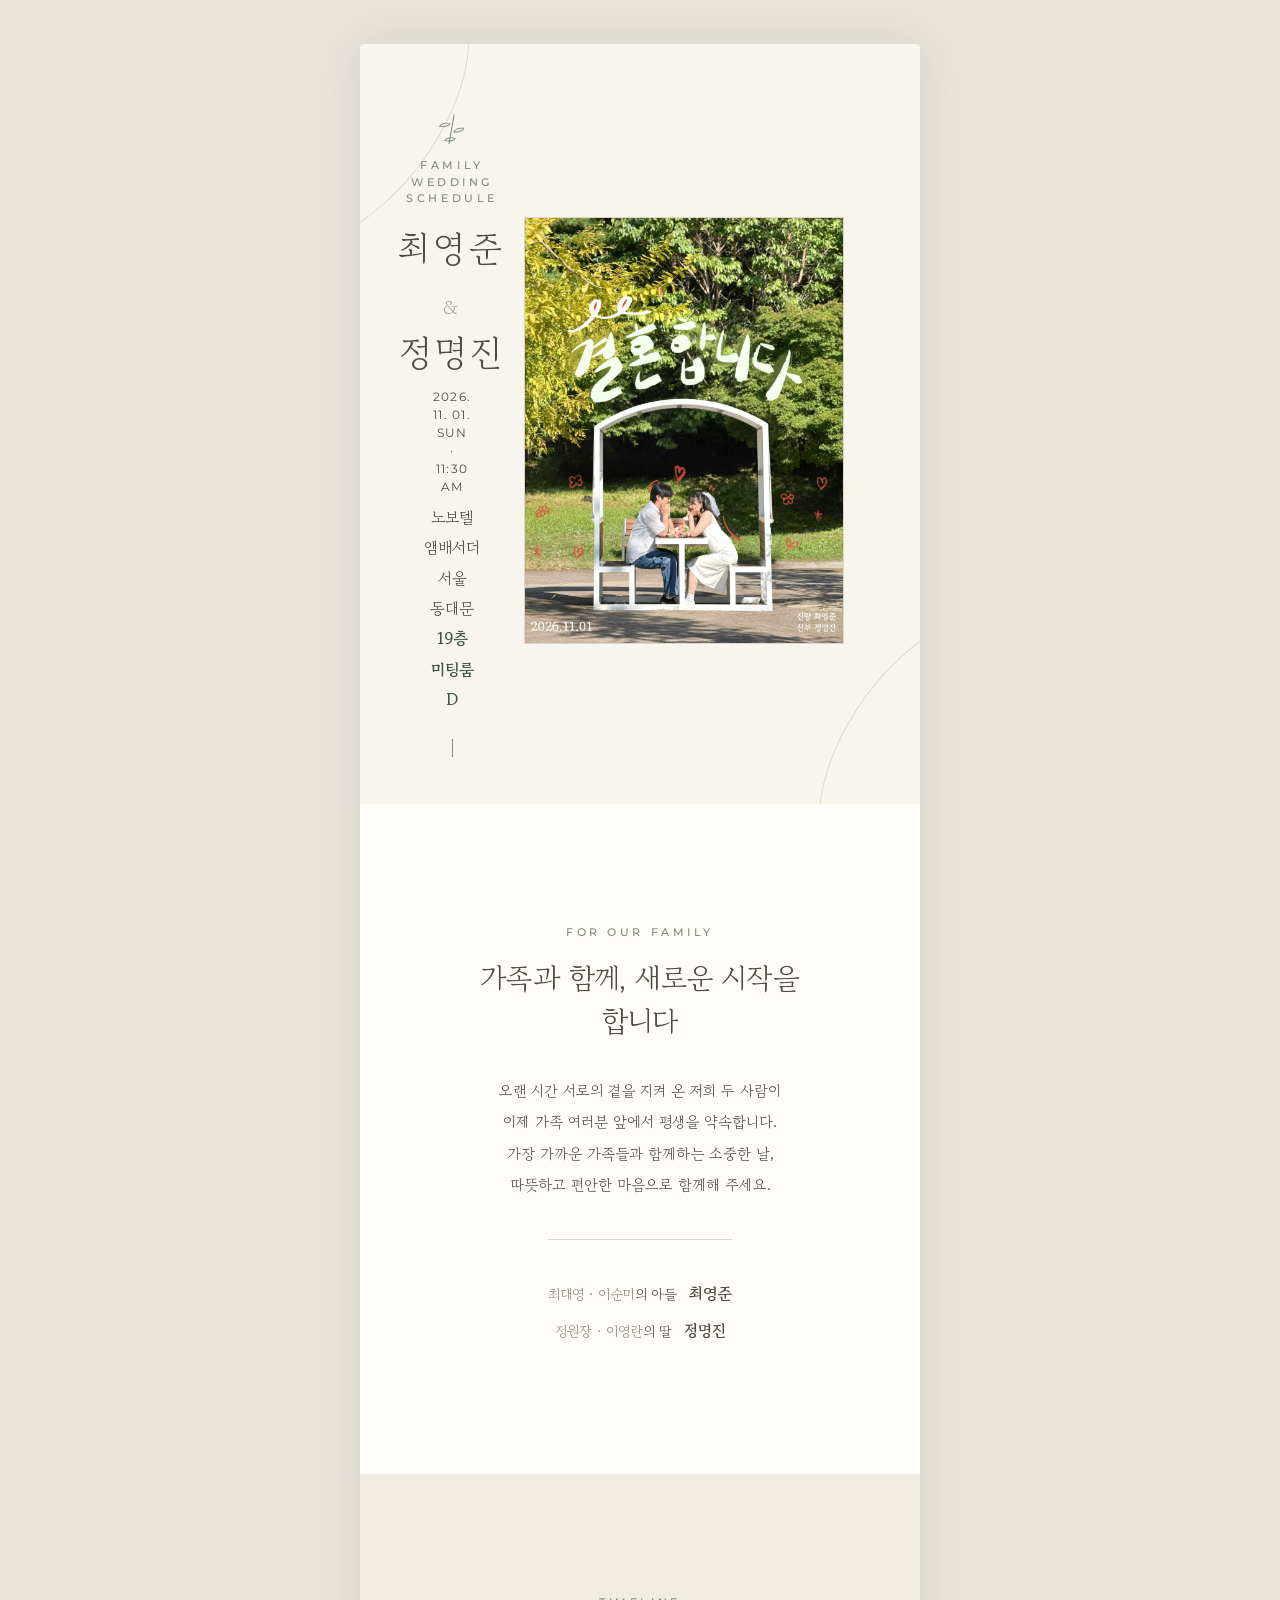
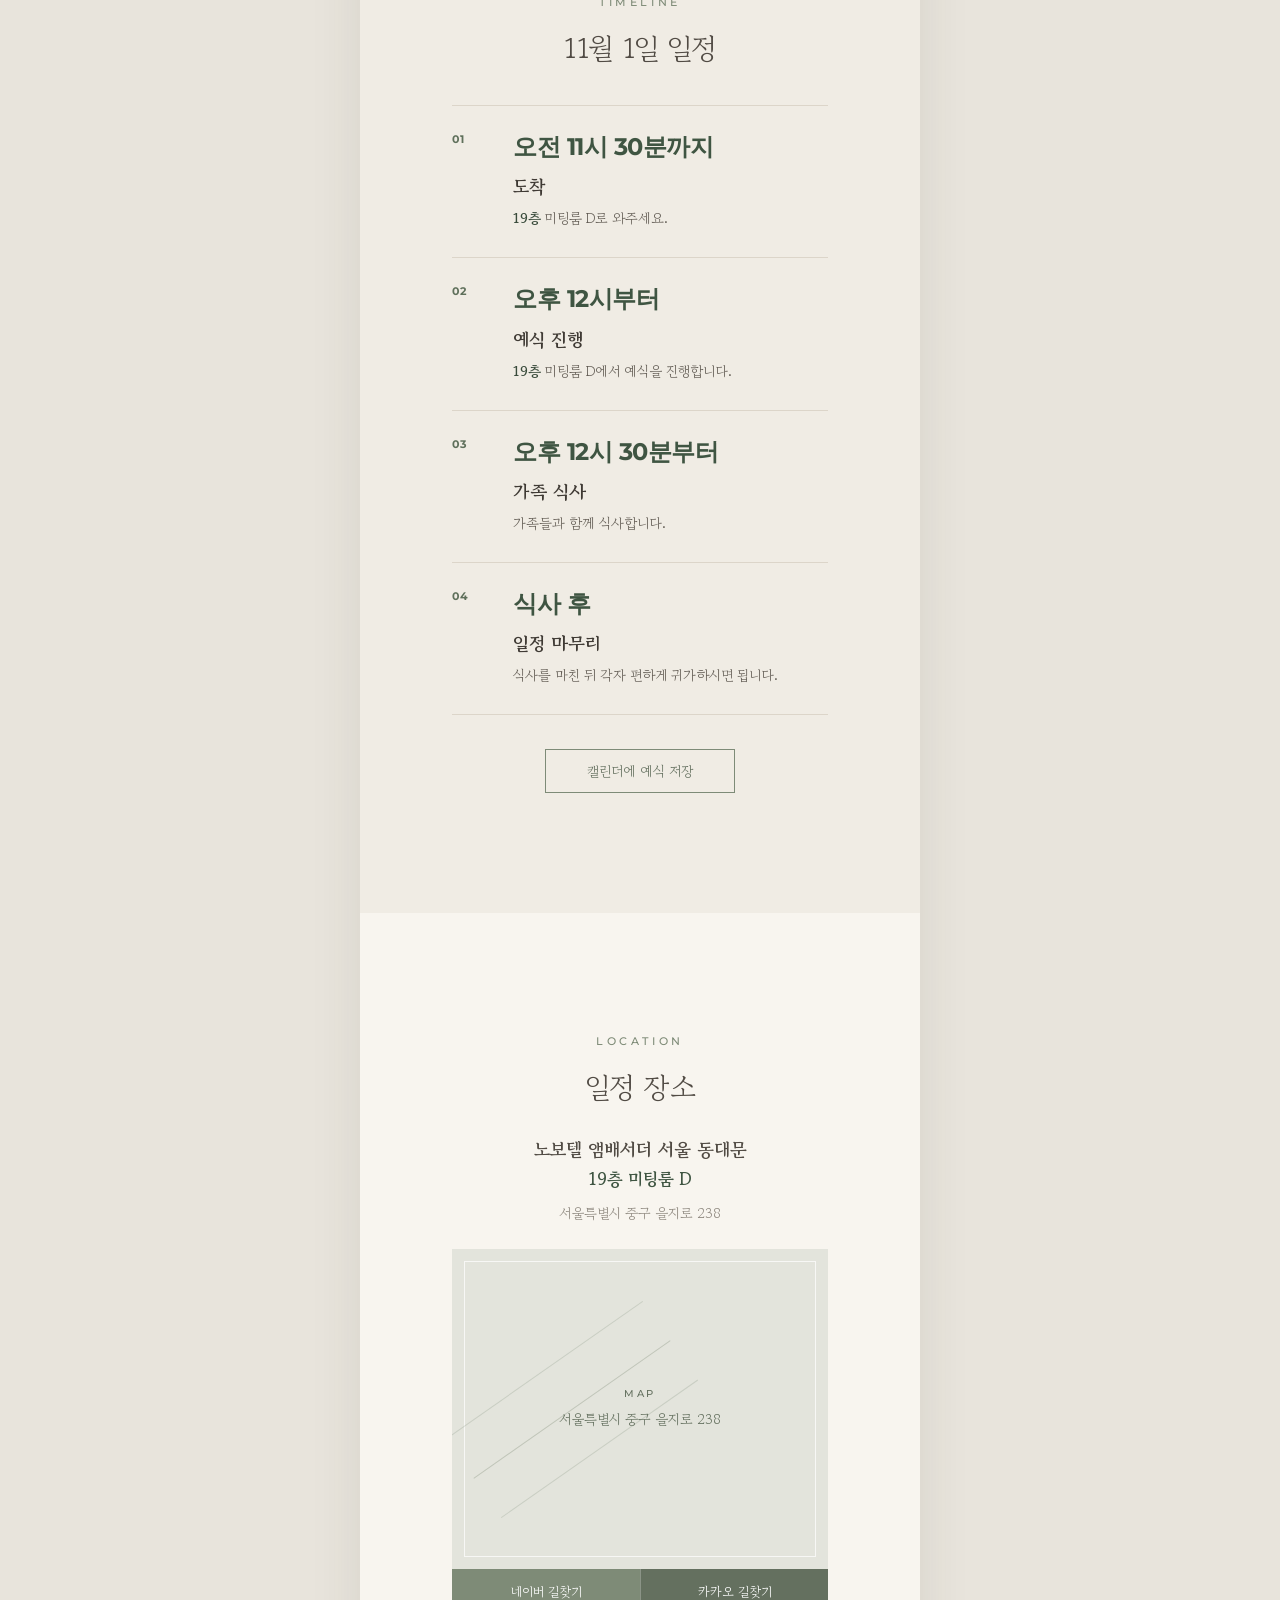
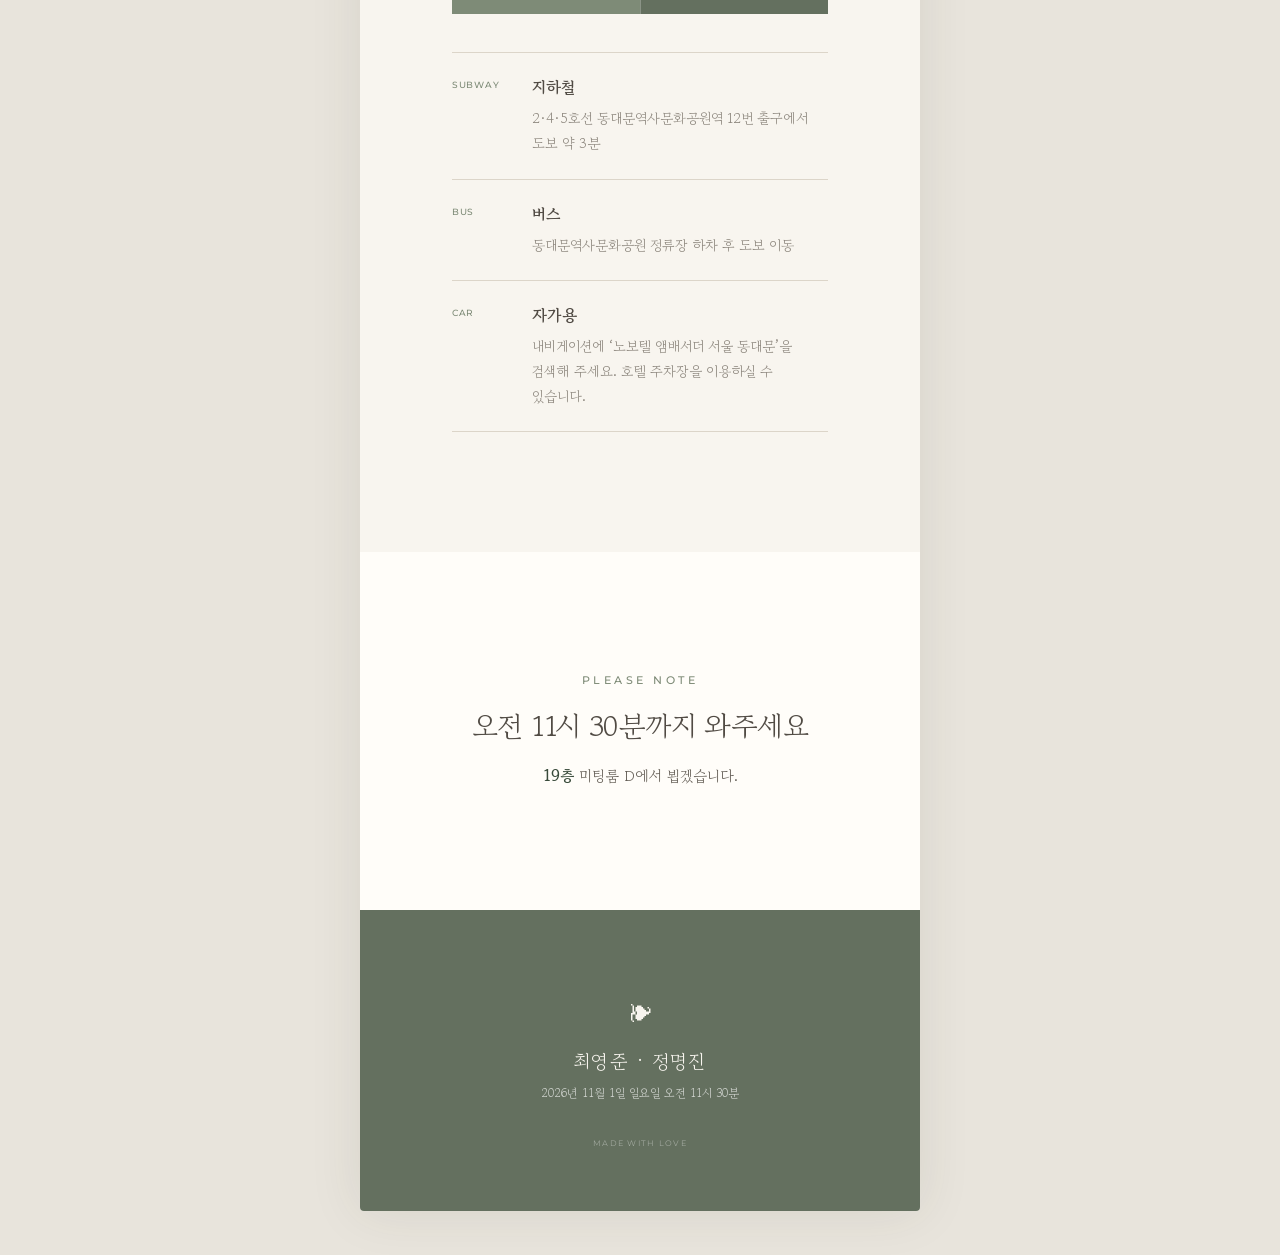
==== commit 9534d31f: "Add map directions links" ====
--- a/static/wedding/family.html
+++ b/static/wedding/family.html
@@ -11,7 +11,7 @@
     <link rel="preconnect" href="https://fonts.googleapis.com" />
     <link rel="preconnect" href="https://fonts.gstatic.com" crossorigin />
     <link href="https://fonts.googleapis.com/css2?family=Gowun+Batang:wght@400;700&family=Montserrat:wght@400;500;600;700&display=swap" rel="stylesheet" />
-    <script type="module" crossorigin src="./assets/main-BO5bbmXB.js"></script>
+    <script type="module" crossorigin src="./assets/main-DBx1_w2L.js"></script>
     <link rel="stylesheet" crossorigin href="./assets/main-BfIRj7Ne.css">
   </head>
   <body data-page="family" data-theme="classic">
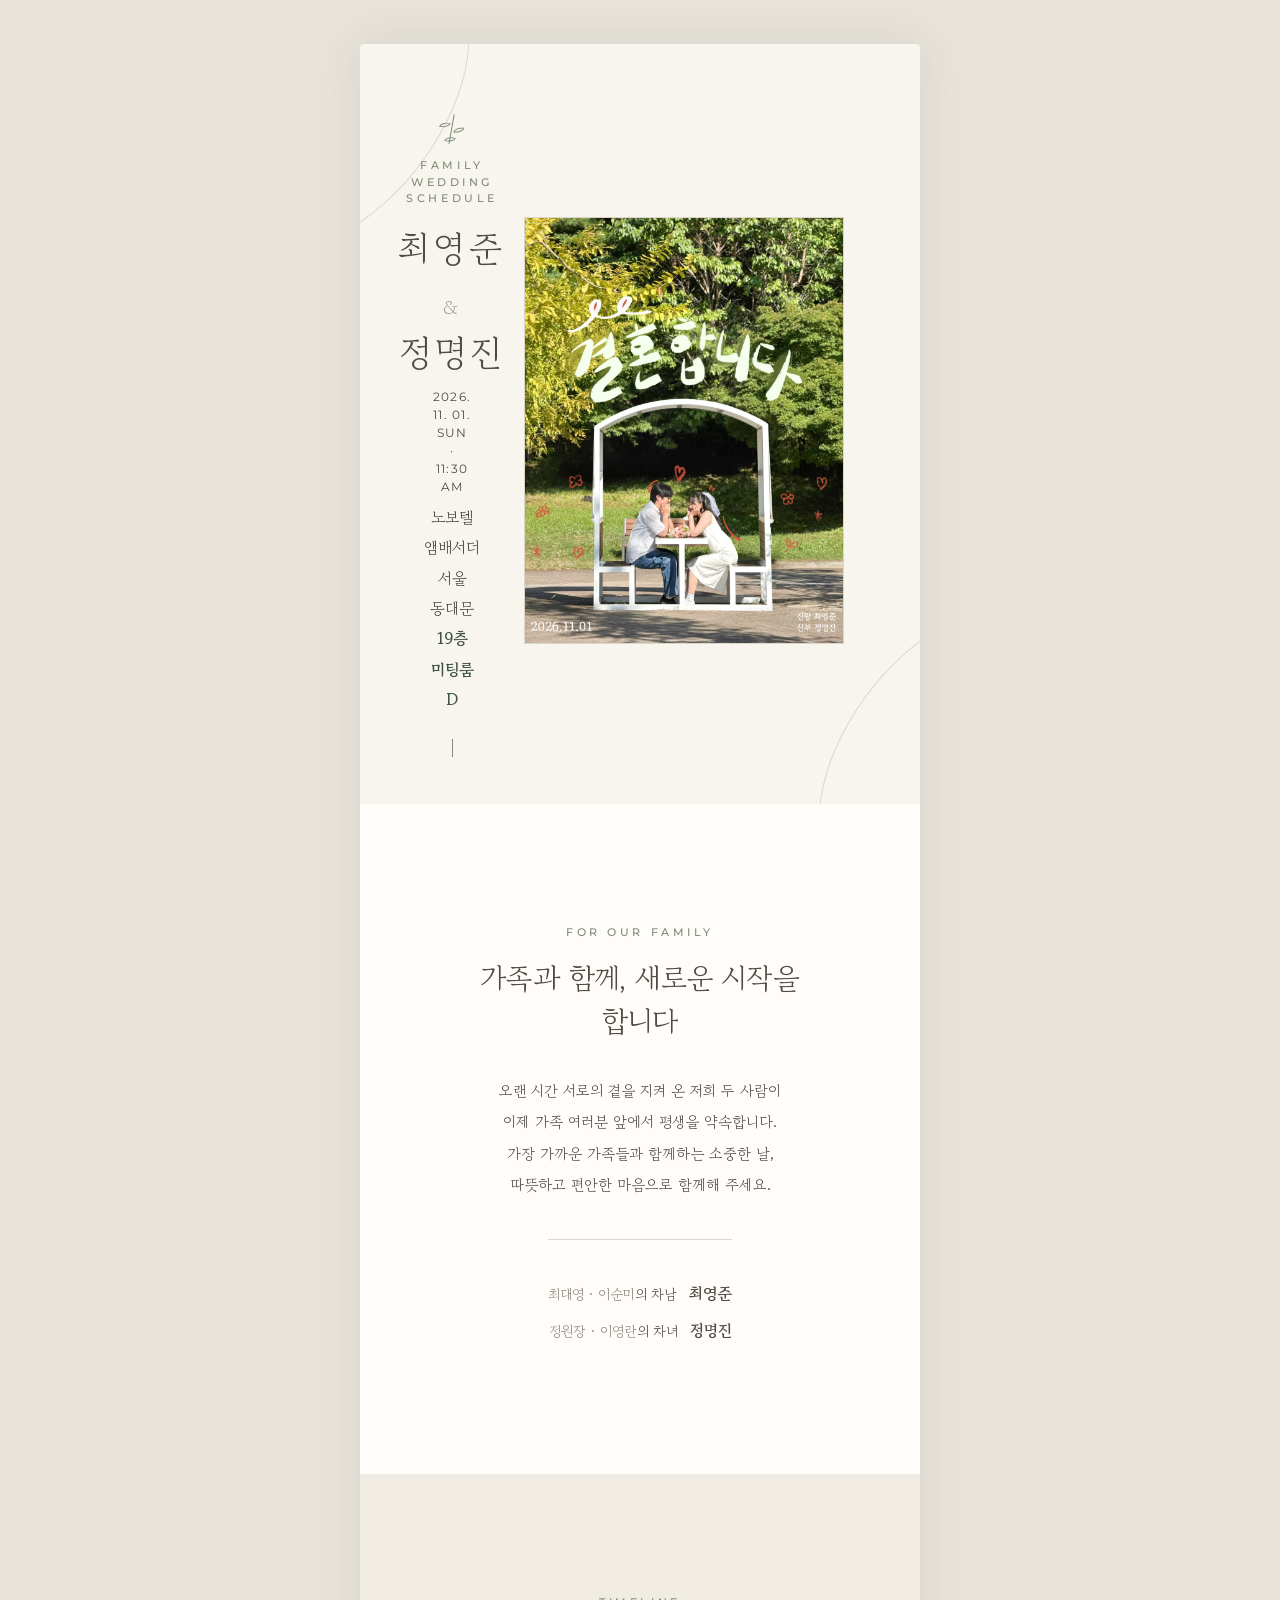
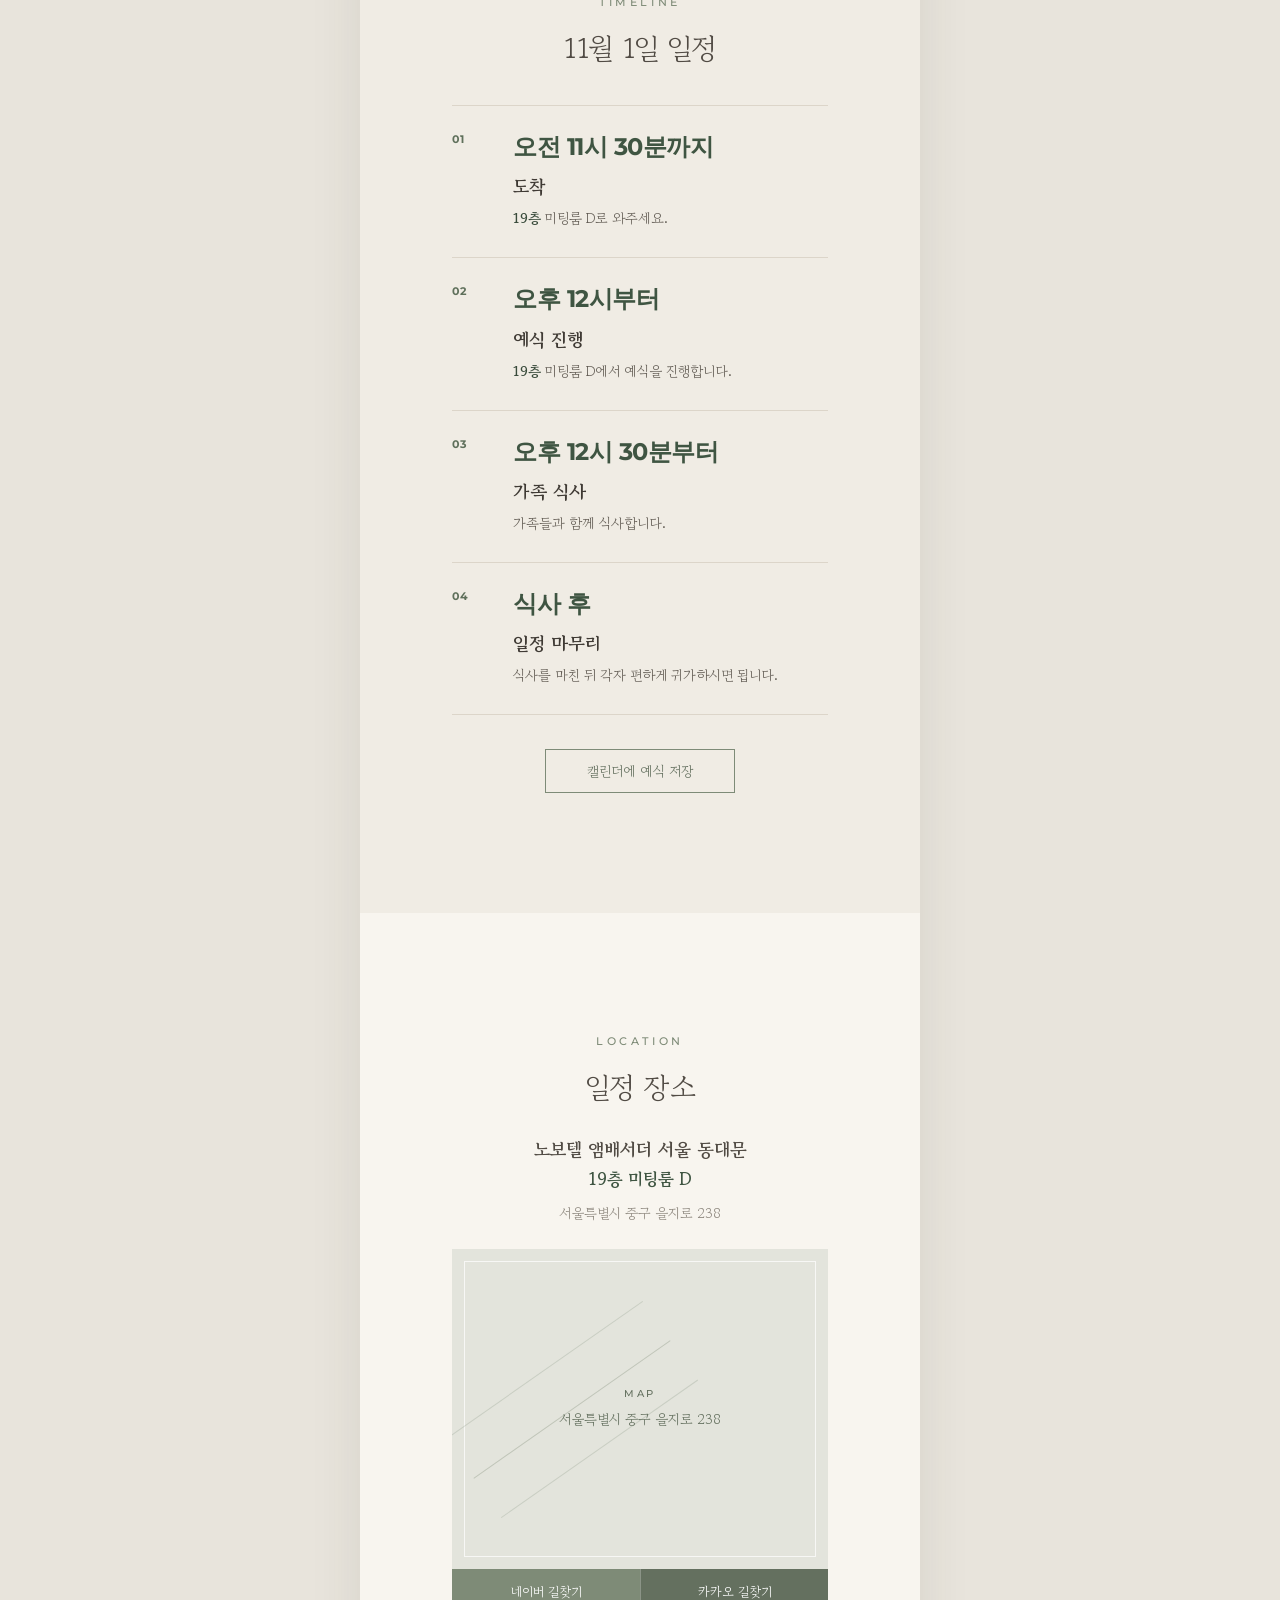
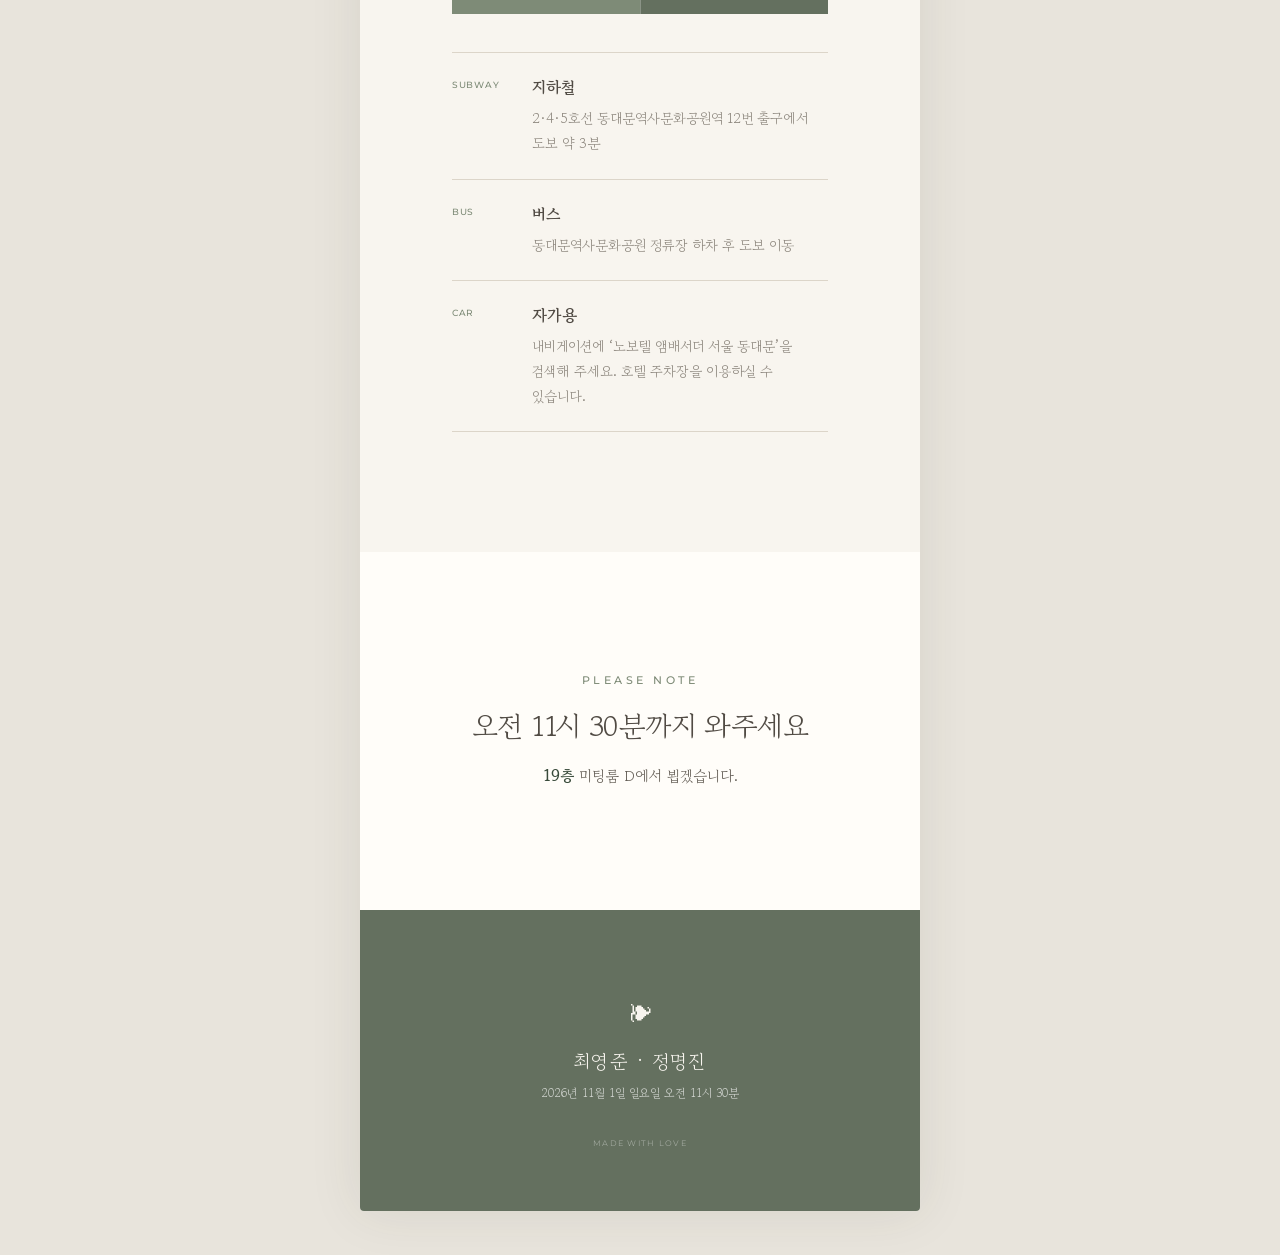
==== commit ed792a93: "Refine marriage announcement copy" ====
--- a/static/wedding/family.html
+++ b/static/wedding/family.html
@@ -11,7 +11,7 @@
     <link rel="preconnect" href="https://fonts.googleapis.com" />
     <link rel="preconnect" href="https://fonts.gstatic.com" crossorigin />
     <link href="https://fonts.googleapis.com/css2?family=Gowun+Batang:wght@400;700&family=Montserrat:wght@400;500;600;700&display=swap" rel="stylesheet" />
-    <script type="module" crossorigin src="./assets/main-DBx1_w2L.js"></script>
+    <script type="module" crossorigin src="./assets/main-CnZ2rMJU.js"></script>
     <link rel="stylesheet" crossorigin href="./assets/main-BfIRj7Ne.css">
   </head>
   <body data-page="family" data-theme="classic">
